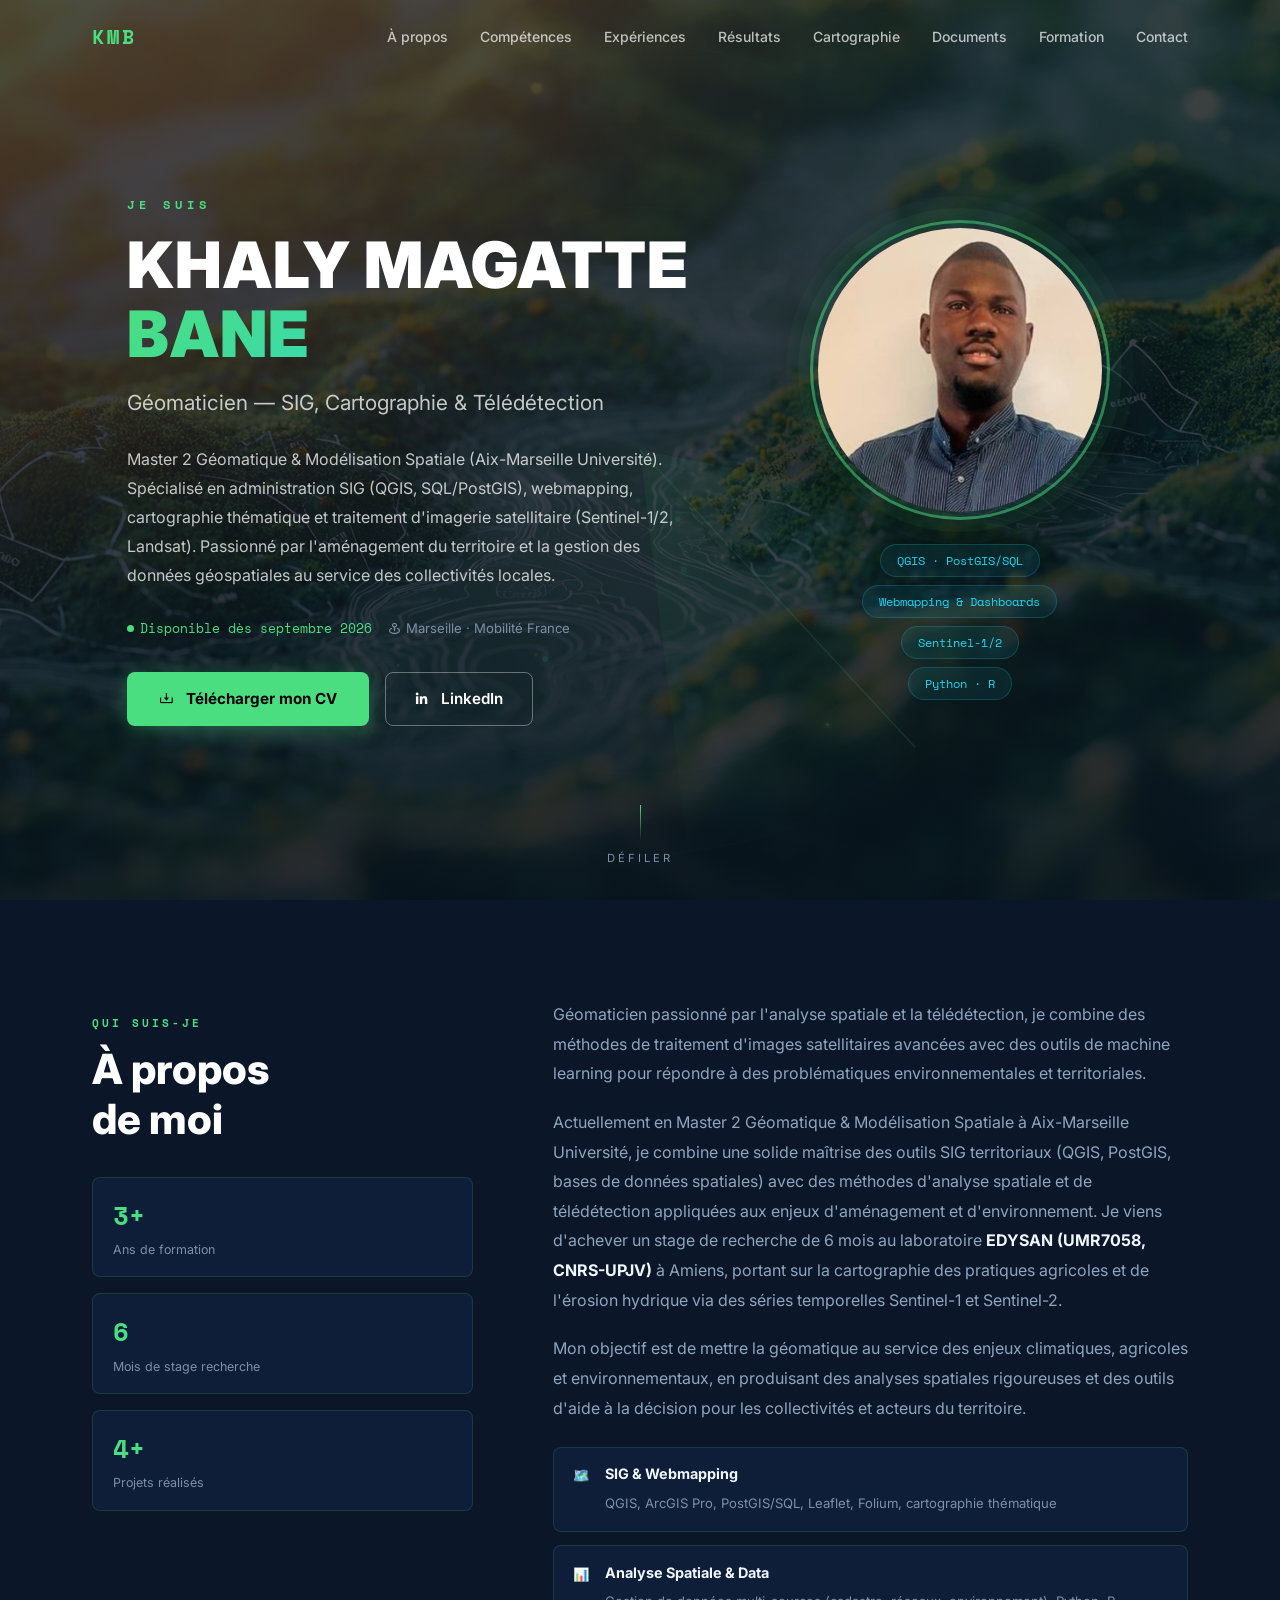
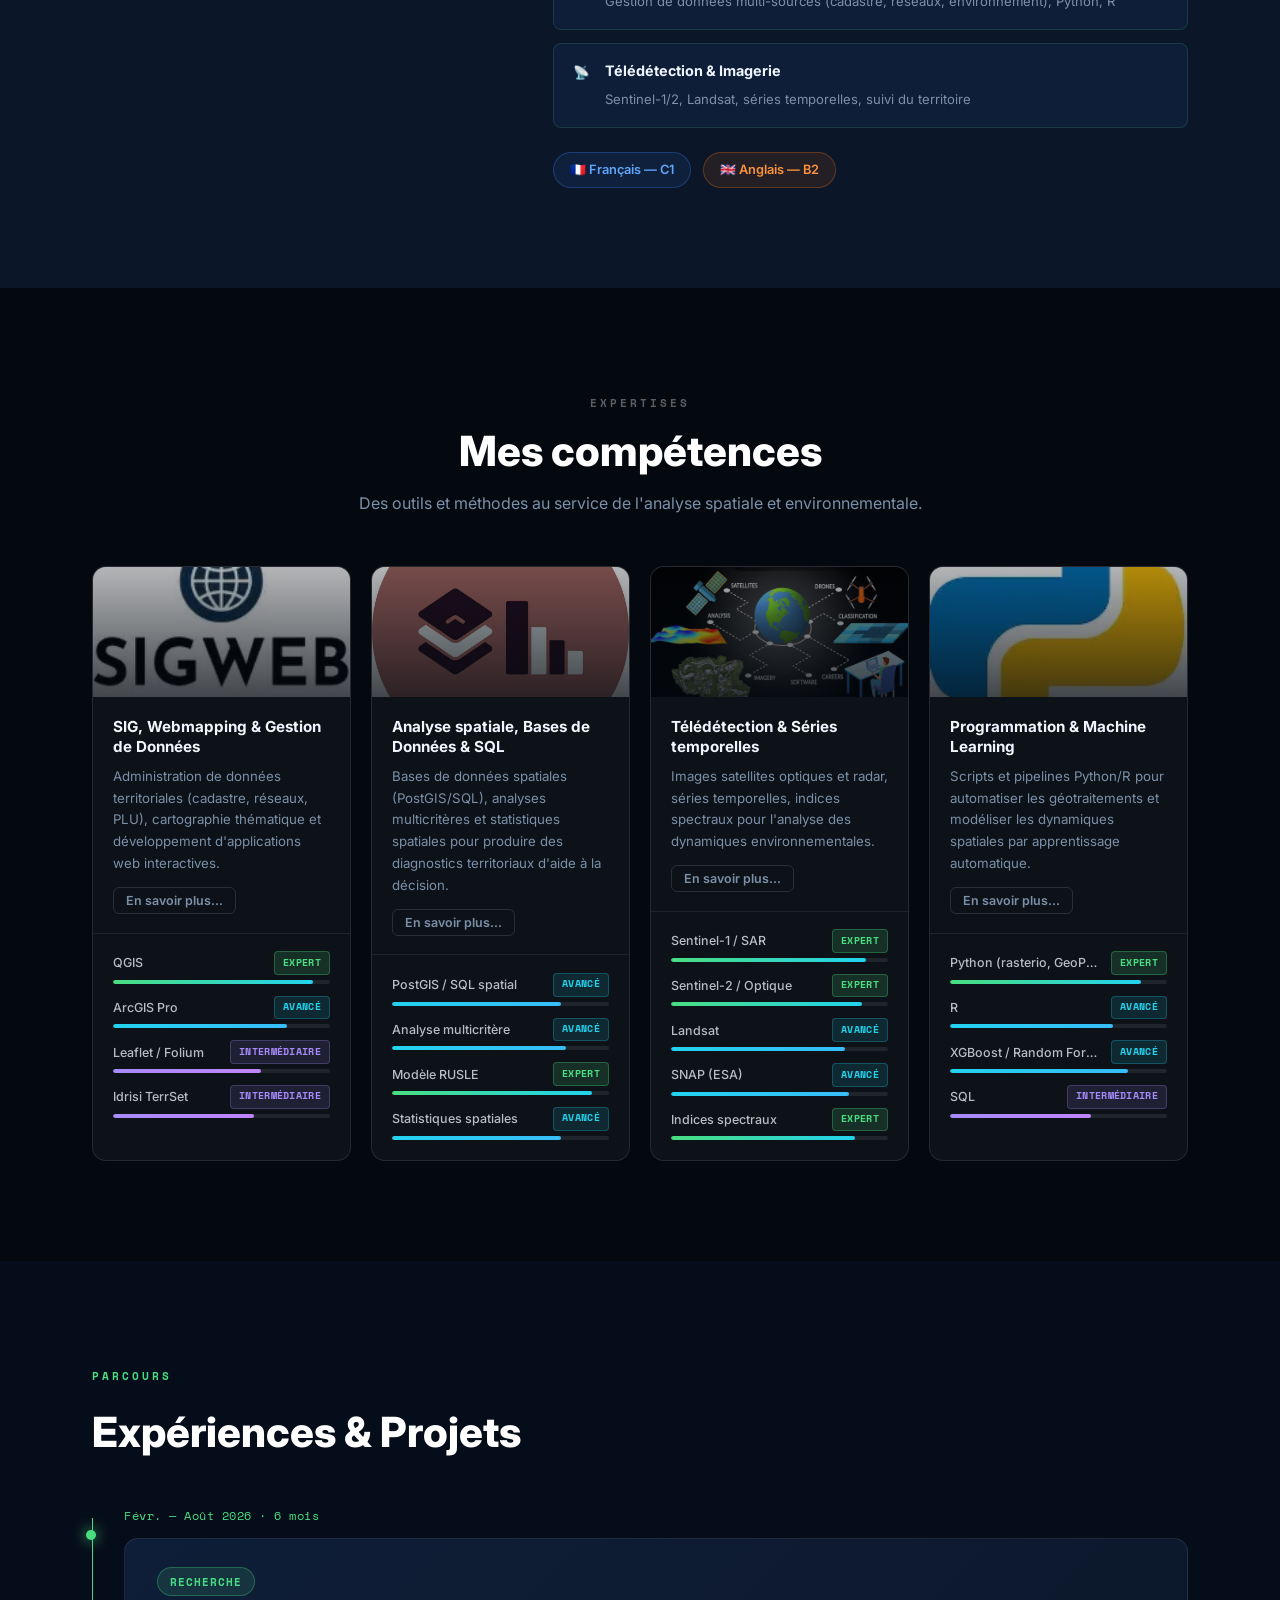
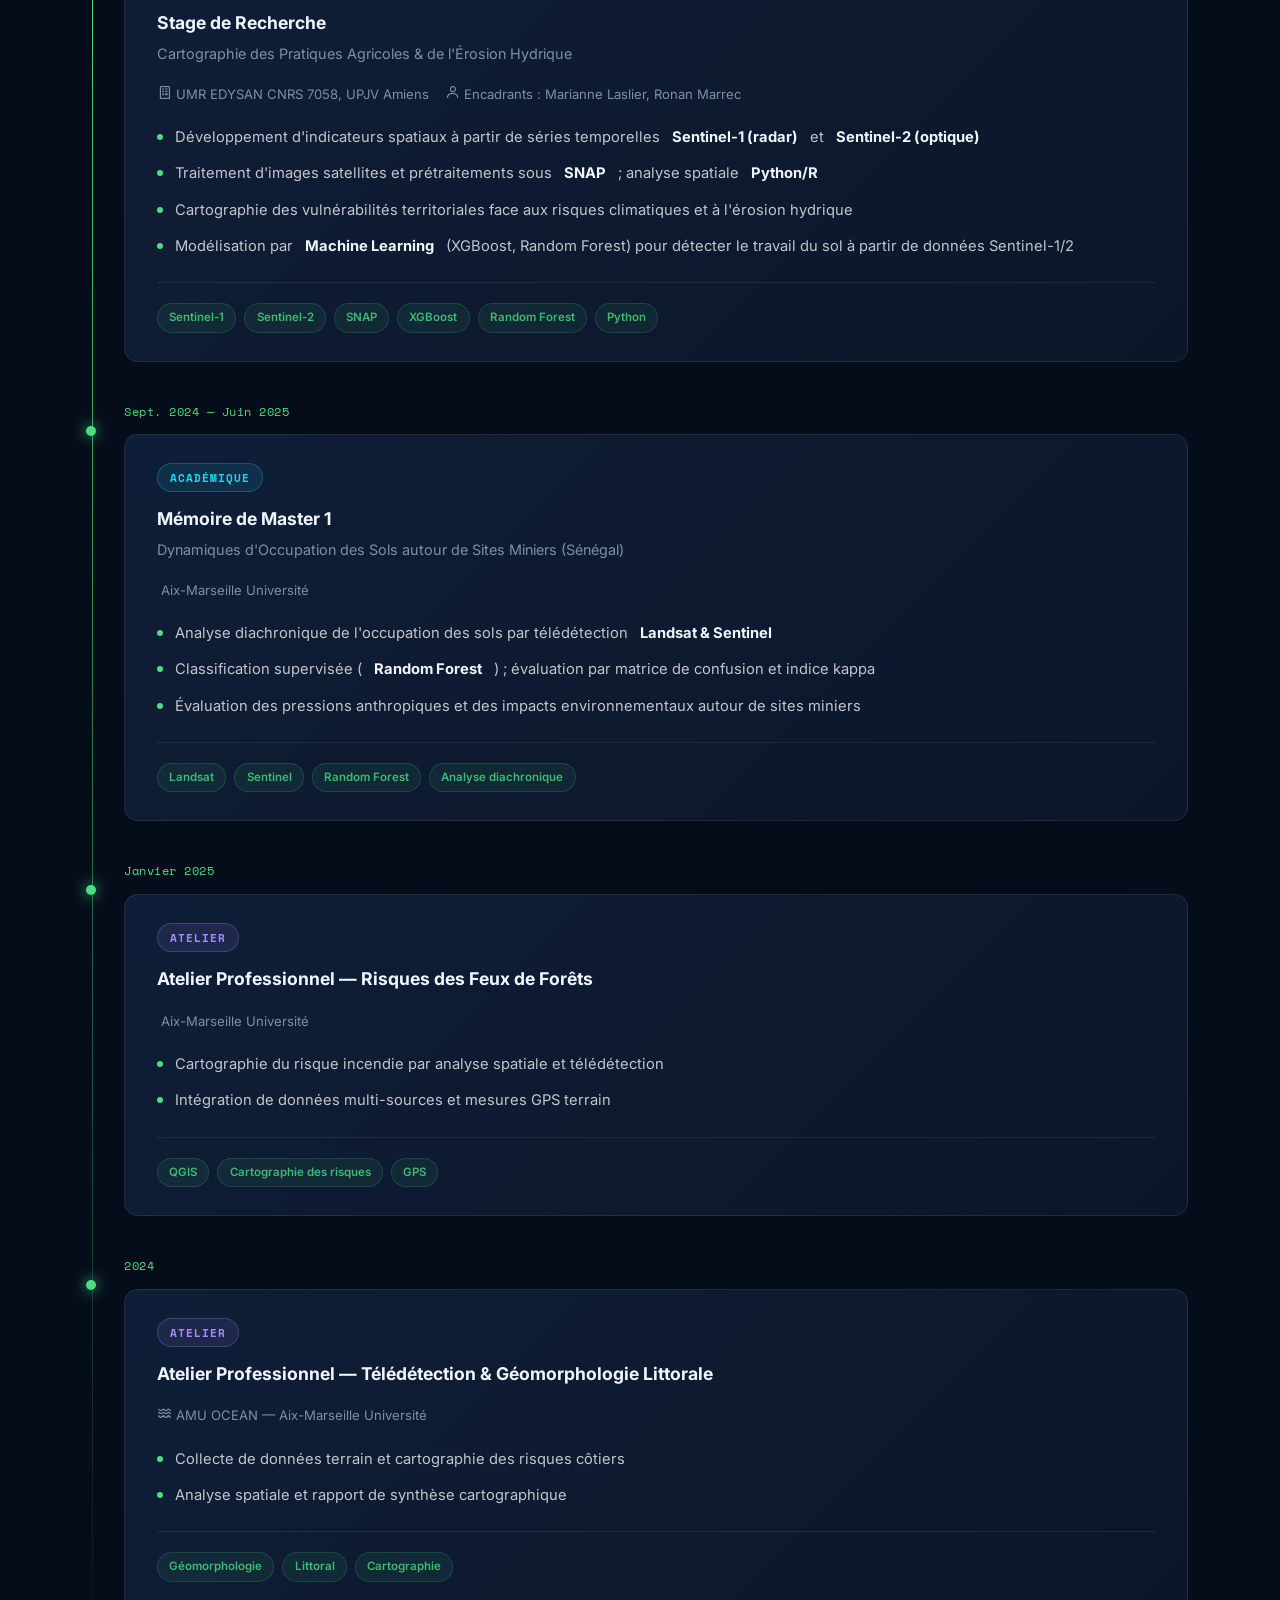
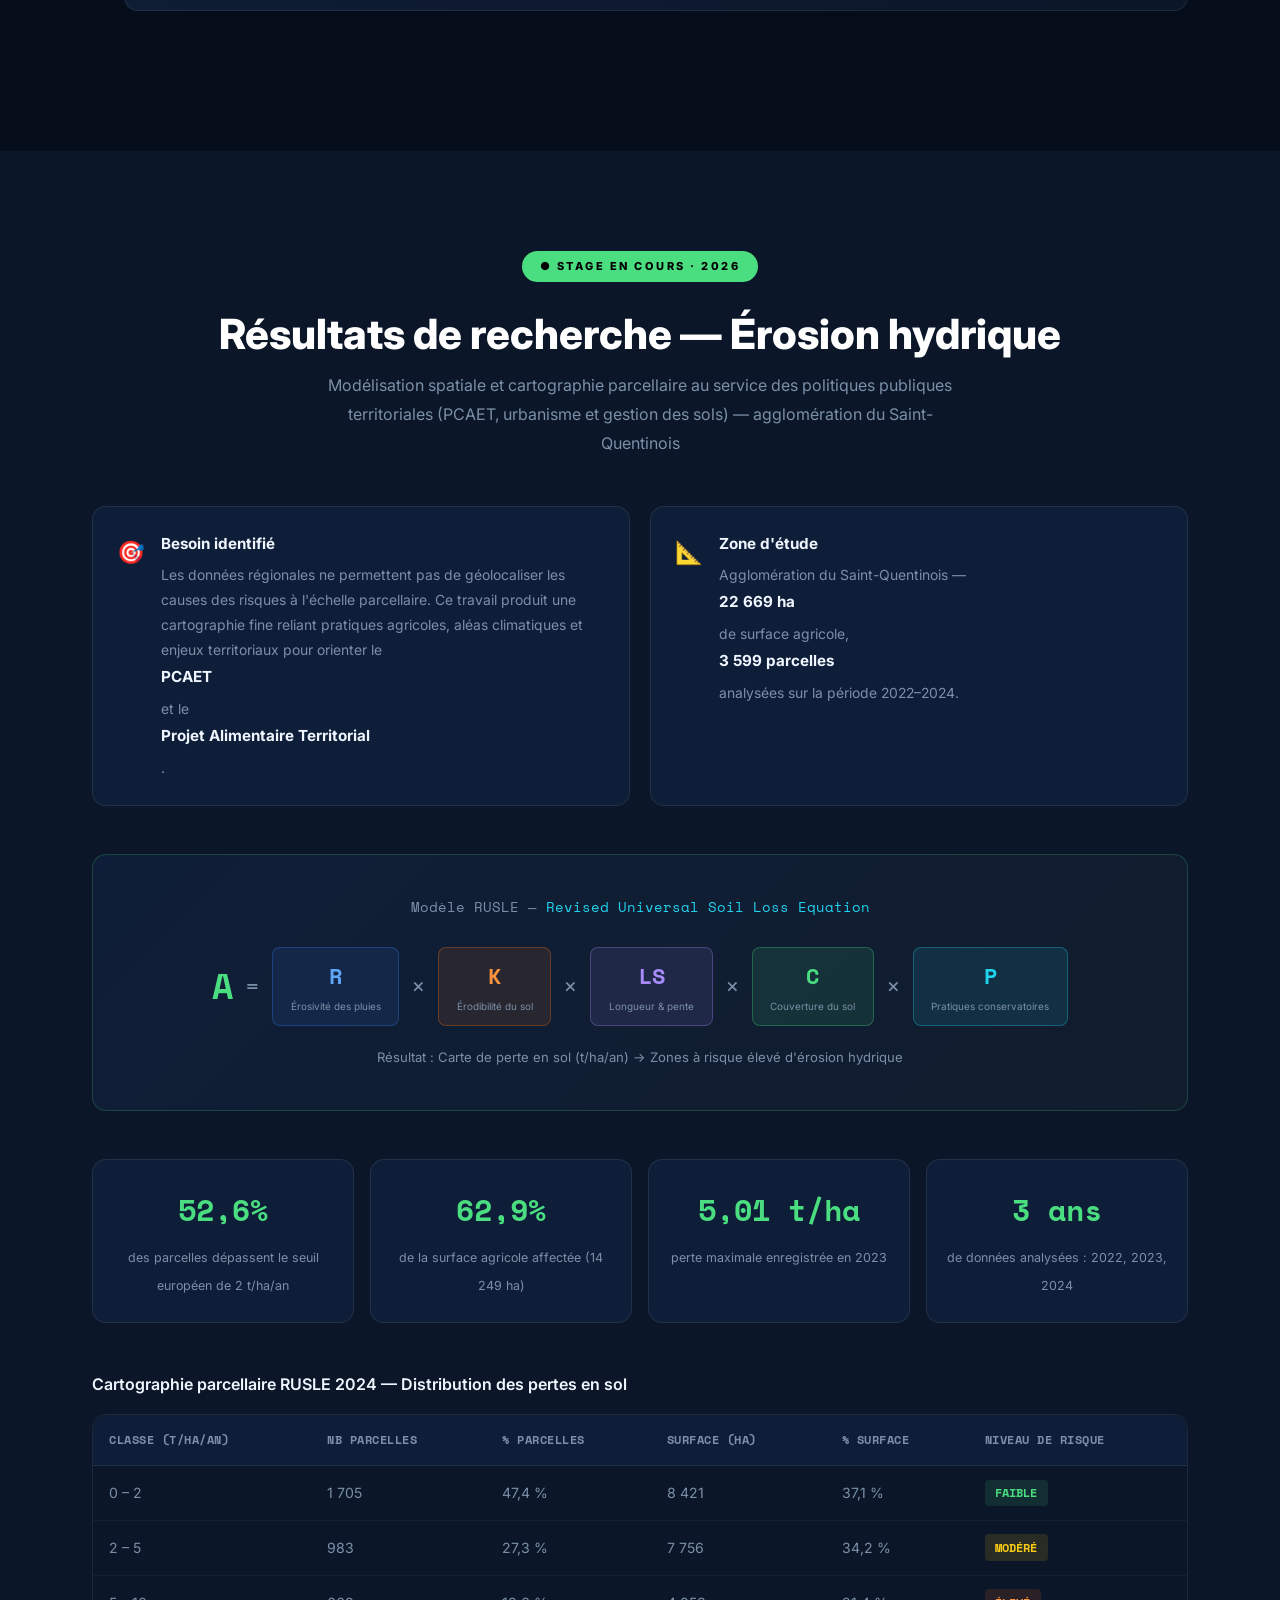
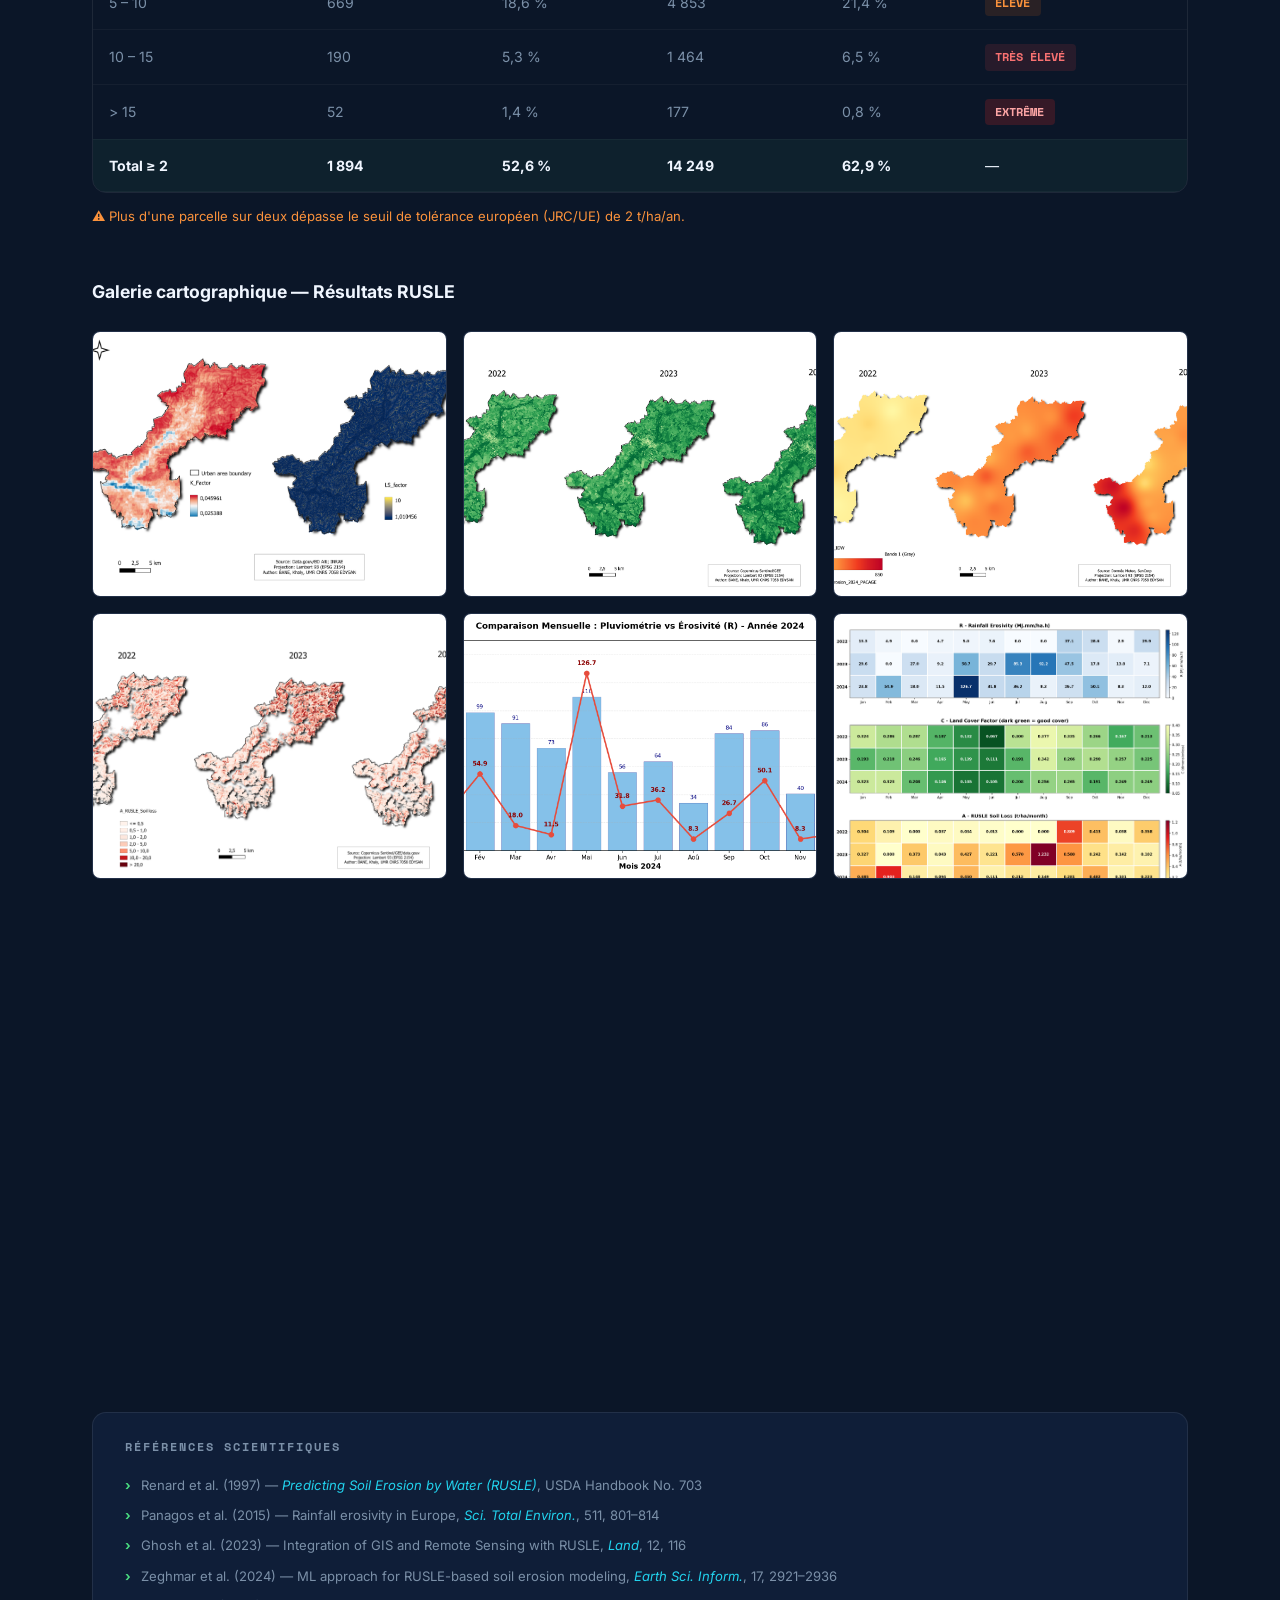
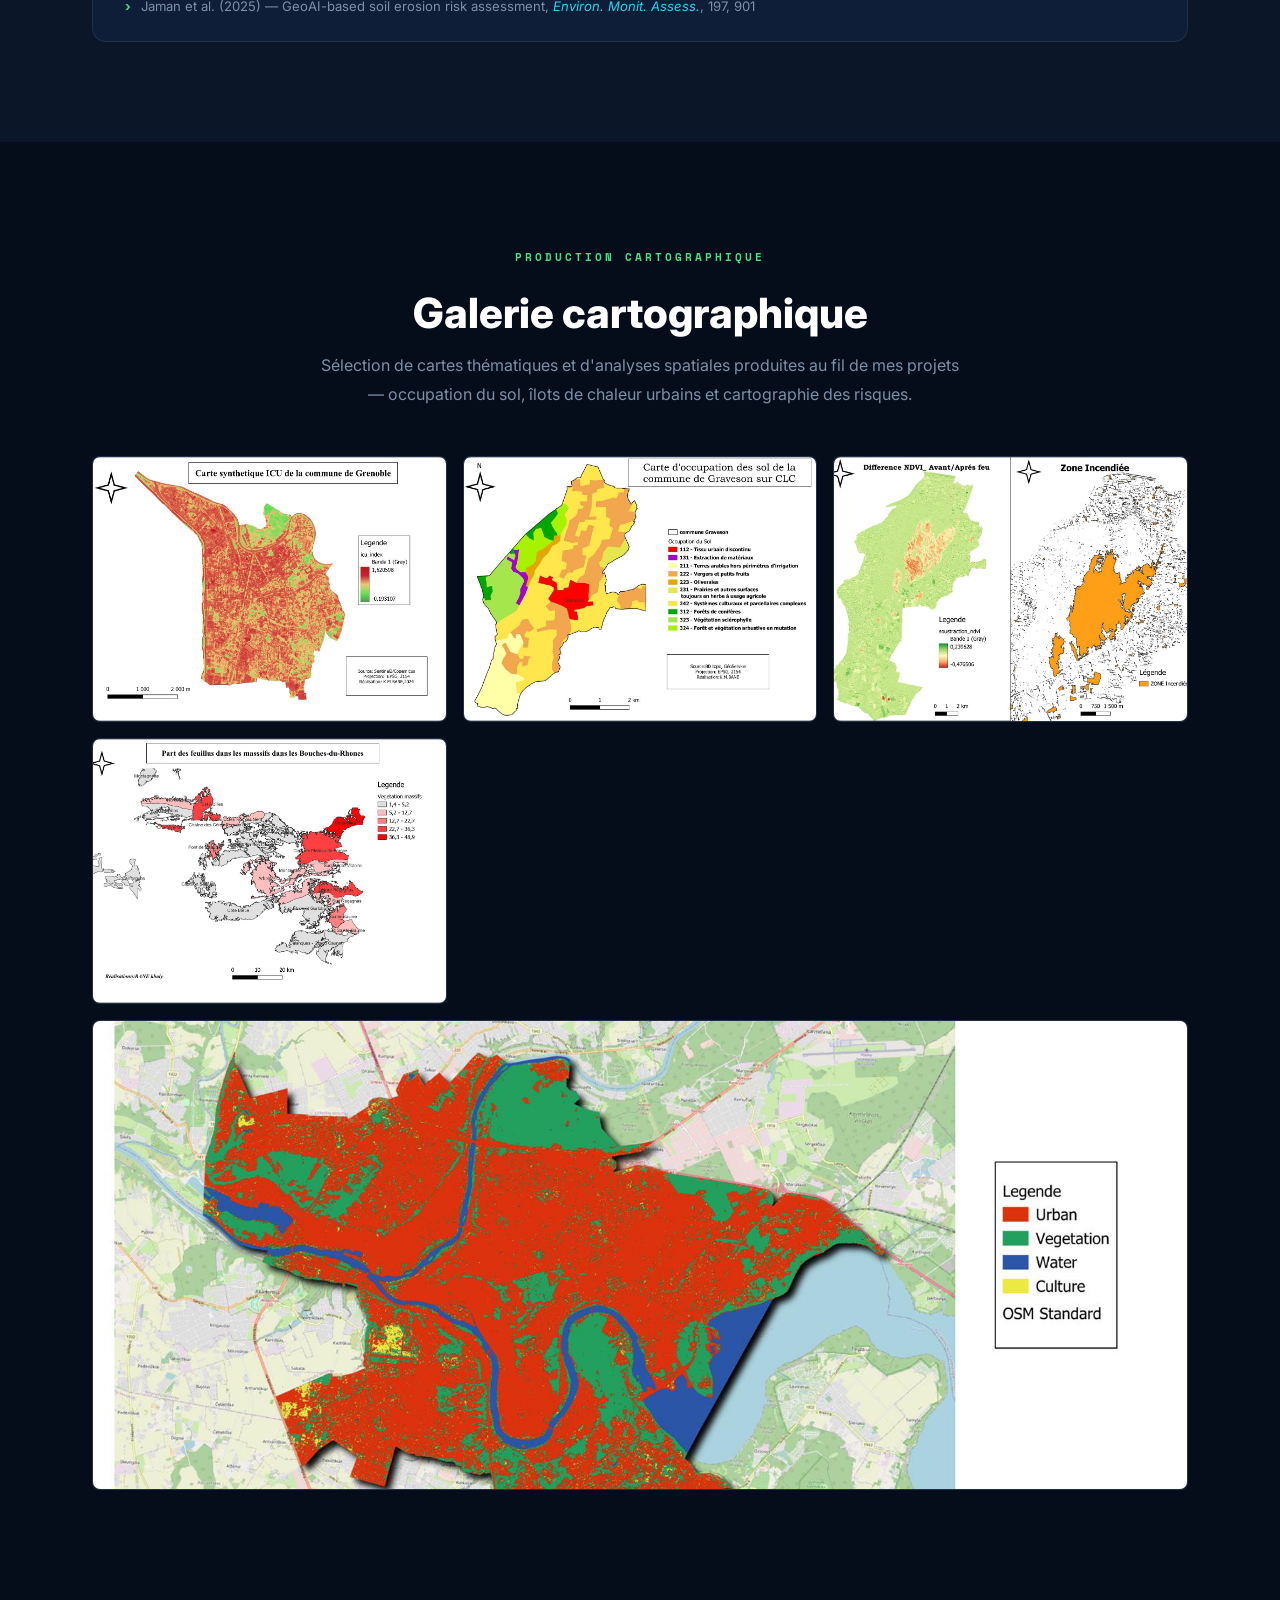
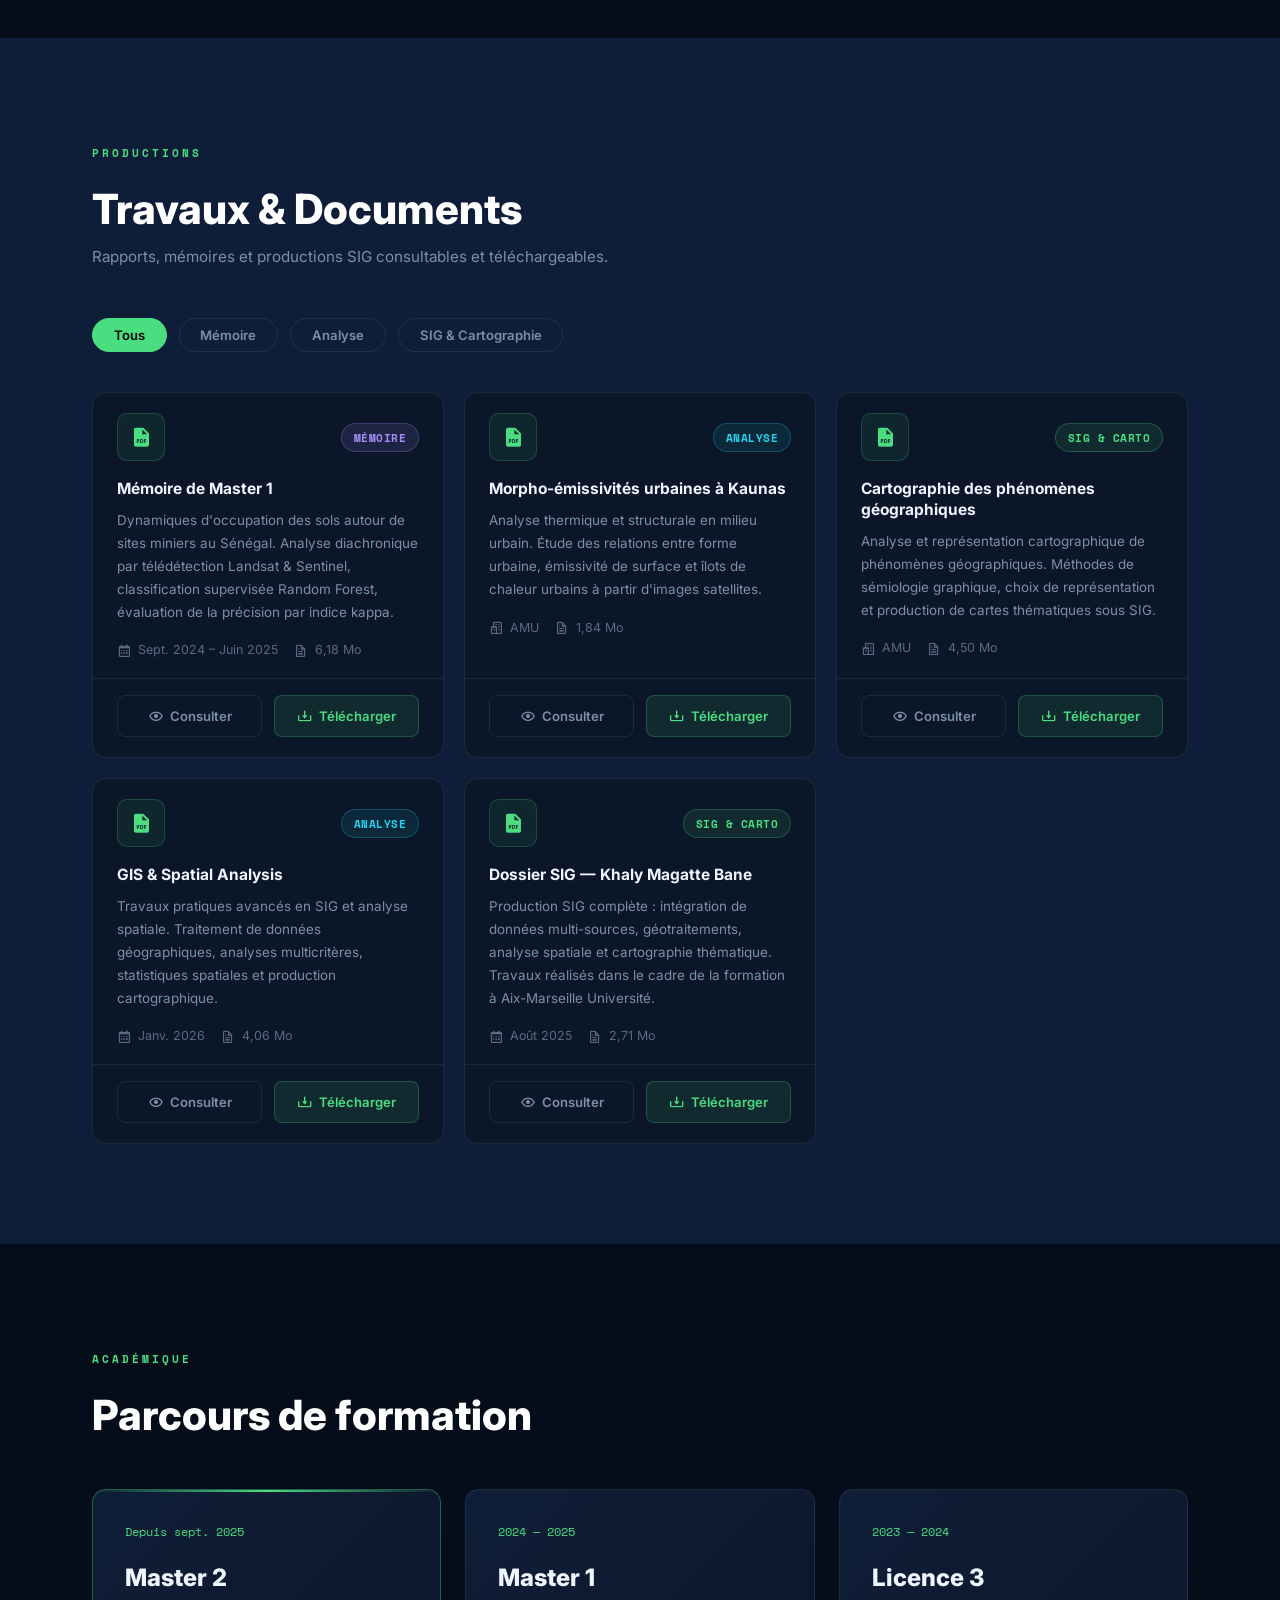
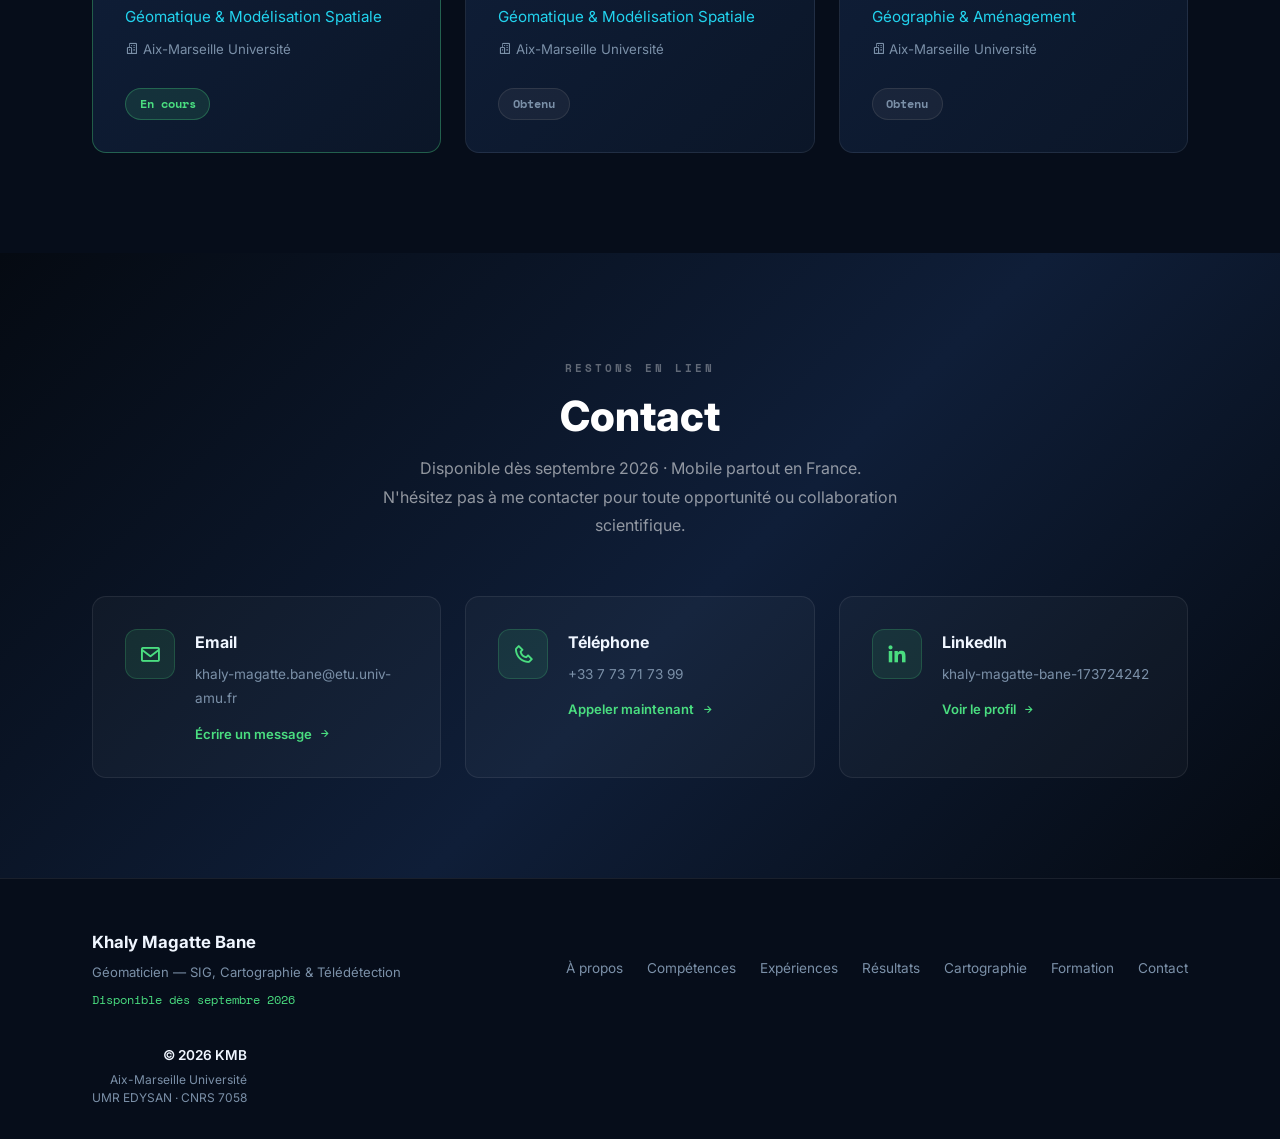
==== index.html @ 56240597 "Portfolio initial Co-Authored-By: Claude Opus 4.8 <noreply@anthropic.com>" ====
<!DOCTYPE html>
<html lang="fr">
<head>
  <meta charset="UTF-8" />
  <meta name="viewport" content="width=device-width, initial-scale=1.0" />
  <meta name="description" content="Portfolio de Khaly Magatte Bane — Géomaticien & Technicien SIG. Administration SIG (QGIS, PostGIS/SQL), webmapping, cartographie thématique et télédétection au service des collectivités territoriales." />
  <title>Khaly Magatte Bane — Géomaticien &amp; Technicien SIG / Télédétection</title>
  <link rel="stylesheet" href="styles.css" />
  <link rel="preconnect" href="https://fonts.googleapis.com" />
  <link href="https://fonts.googleapis.com/css2?family=Inter:wght@300;400;500;600;700;900&family=Space+Mono:wght@400;700&display=swap" rel="stylesheet" />
  <link href="https://unpkg.com/boxicons@2.1.4/css/boxicons.min.css" rel="stylesheet" />
</head>
<body>

  <!-- ===== NAVBAR ===== -->
  <nav class="navbar" id="navbar">
    <div class="nav-inner boxed">
      <a class="nav-logo" href="#top">KMB</a>
      <ul class="nav-links" id="navLinks">
        <li><a href="#apropos">À propos</a></li>
        <li><a href="#competences">Compétences</a></li>
        <li><a href="#experience">Expériences</a></li>
        <li><a href="#results">Résultats</a></li>
        <li><a href="#cartographie">Cartographie</a></li>
        <li><a href="#documents">Documents</a></li>
        <li><a href="#formation">Formation</a></li>
        <li><a href="#contact">Contact</a></li>
      </ul>
      <button class="nav-toggle" id="navToggle" aria-label="Ouvrir le menu" aria-expanded="false">
        <i class="bx bx-menu" id="navIcon"></i>
      </button>
    </div>
  </nav>

  <!-- ===== HERO ===== -->
  <section class="hero" id="top">
    <canvas id="radarCanvas"></canvas>
    <div class="hero-inner boxed">
      <div class="hero-content">
        <p class="hero-label">JE SUIS</p>
        <h1 class="hero-title">KHALY MAGATTE<br><span class="hero-name-accent">BANE</span></h1>
        <p class="hero-subtitle">Géomaticien — SIG, Cartographie &amp; Télédétection</p>
        <p class="hero-description">
          Master 2 Géomatique &amp; Modélisation Spatiale (Aix-Marseille Université). Spécialisé en administration SIG (QGIS, SQL/PostGIS), webmapping, cartographie thématique et traitement d'imagerie satellitaire (Sentinel-1/2, Landsat). Passionné par l'aménagement du territoire et la gestion des données géospatiales au service des collectivités locales.
        </p>
        <div class="hero-badge-row">
          <span class="hero-avail"><span class="hero-dot"></span>Disponible dès septembre 2026</span>
          <span class="hero-loc"><i class="bx bx-map-pin"></i> Marseille · Mobilité France</span>
        </div>
        <div class="hero-actions">
          <a href="CV_Khaly_Magatte_BANE.pdf" class="btn-primary" download>
            <i class="bx bx-download"></i>&nbsp;Télécharger mon CV
          </a>
          <a href="https://linkedin.com/in/khaly-magatte-bane-173724242" target="_blank" rel="noopener" class="btn-outline">
            <i class="bx bxl-linkedin"></i>&nbsp;LinkedIn
          </a>
        </div>
      </div>
      <div class="hero-visual">
        <div class="hero-img-ring">
          <img src="assets/img/profil.jpg" alt="Khaly Magatte Bane — Géomaticien" />
        </div>
        <div class="hero-tags-float">
          <span>QGIS · PostGIS/SQL</span>
          <span>Webmapping &amp; Dashboards</span>
          <span>Sentinel-1/2</span>
          <span>Python · R</span>
        </div>
      </div>
    </div>
    <div class="scroll-indicator">
      <div class="scroll-line"></div>
      <span>Défiler</span>
    </div>
  </section>

  <!-- ===== À PROPOS ===== -->
  <section class="section section-apropos" id="apropos">
    <div class="boxed">
      <div class="apropos-grid">
        <div class="apropos-left">
          <span class="section-kicker">QUI SUIS-JE</span>
          <h2>À propos<br>de moi</h2>
          <div class="apropos-stats">
            <div class="astat"><span class="astat-num">3+</span><span class="astat-label">Ans de formation</span></div>
            <div class="astat"><span class="astat-num">6</span><span class="astat-label">Mois de stage recherche</span></div>
            <div class="astat"><span class="astat-num">4+</span><span class="astat-label">Projets réalisés</span></div>
          </div>
        </div>
        <div class="apropos-right">
          <p>
            Géomaticien passionné par l'analyse spatiale et la télédétection, je combine des méthodes de traitement d'images satellitaires avancées avec des outils de machine learning pour répondre à des problématiques environnementales et territoriales.
          </p>
          <p>
            Actuellement en Master 2 Géomatique &amp; Modélisation Spatiale à Aix-Marseille Université, je combine une solide maîtrise des outils SIG territoriaux (QGIS, PostGIS, bases de données spatiales) avec des méthodes d'analyse spatiale et de télédétection appliquées aux enjeux d'aménagement et d'environnement. Je viens d'achever un stage de recherche de 6 mois au laboratoire <strong>EDYSAN (UMR7058, CNRS-UPJV)</strong> à Amiens, portant sur la cartographie des pratiques agricoles et de l'érosion hydrique via des séries temporelles Sentinel-1 et Sentinel-2.
          </p>
          <p>
            Mon objectif est de mettre la géomatique au service des enjeux climatiques, agricoles et environnementaux, en produisant des analyses spatiales rigoureuses et des outils d'aide à la décision pour les collectivités et acteurs du territoire.
          </p>
          <div class="apropos-highlights">
            <div class="ahighlight">
              <span class="ah-icon">🗺️</span>
              <div><strong>SIG &amp; Webmapping</strong><span>QGIS, ArcGIS Pro, PostGIS/SQL, Leaflet, Folium, cartographie thématique</span></div>
            </div>
            <div class="ahighlight">
              <span class="ah-icon">📊</span>
              <div><strong>Analyse Spatiale &amp; Data</strong><span>Gestion de données multi-sources (cadastre, réseaux, environnement), Python, R</span></div>
            </div>
            <div class="ahighlight">
              <span class="ah-icon">📡</span>
              <div><strong>Télédétection &amp; Imagerie</strong><span>Sentinel-1/2, Landsat, séries temporelles, suivi du territoire</span></div>
            </div>
          </div>
          <div class="apropos-langs">
            <span class="lang-badge fr">🇫🇷 Français — C1</span>
            <span class="lang-badge en">🇬🇧 Anglais — B2</span>
          </div>
        </div>
      </div>
    </div>
  </section>

  <!-- ===== COMPÉTENCES ===== -->
  <section class="section section-competences" id="competences">
    <div class="boxed text-center">
      <span class="section-kicker section-kicker-light">EXPERTISES</span>
      <h2>Mes compétences</h2>
      <p class="section-sub">Des outils et méthodes au service de l'analyse spatiale et environnementale.</p>

      <div class="skills-cards-grid">

        <!-- 1 · SIG & WEBMAPPING -->
        <div class="skill-card-v2">
          <div class="skv2-img-wrap">
            <img src="assets/img/sigweb.webp" alt="SIG et Webmapping" />
            <div class="skv2-img-overlay"></div>
          </div>
          <div class="skv2-body">
            <h3>SIG, Webmapping &amp; Gestion de Données</h3>
            <p class="skv2-short">Administration de données territoriales (cadastre, réseaux, PLU), cartographie thématique et développement d'applications web interactives.</p>
            <div class="skv2-more">
              <p>Conception de cartes thématiques opérationnelles et interfaces de visualisation spatiale. Structuration des données (formats, SRS) et diffusion via outils webmapping pour des usages terrain et décisionnels.</p>
            </div>
            <button class="skill-toggle" type="button">En savoir plus…</button>
          </div>
          <div class="skv2-levels">
            <div class="lvl-item">
              <div class="lvl-head"><span>QGIS</span><span class="lvl-badge expert">Expert</span></div>
              <div class="lvl-bar"><div class="lvl-fill" data-w="92"></div></div>
            </div>
            <div class="lvl-item">
              <div class="lvl-head"><span>ArcGIS Pro</span><span class="lvl-badge avance">Avancé</span></div>
              <div class="lvl-bar"><div class="lvl-fill" data-w="80"></div></div>
            </div>
            <div class="lvl-item">
              <div class="lvl-head"><span>Leaflet / Folium</span><span class="lvl-badge intermediaire">Intermédiaire</span></div>
              <div class="lvl-bar"><div class="lvl-fill" data-w="68"></div></div>
            </div>
            <div class="lvl-item">
              <div class="lvl-head"><span>Idrisi TerrSet</span><span class="lvl-badge intermediaire">Intermédiaire</span></div>
              <div class="lvl-bar"><div class="lvl-fill" data-w="65"></div></div>
            </div>
          </div>
        </div>

        <!-- 2 · ANALYSE SPATIALE, BASES DE DONNÉES & SQL -->
        <div class="skill-card-v2">
          <div class="skv2-img-wrap">
            <img src="assets/img/spatial-analyse.jpg" alt="Analyse spatiale et bases de données" />
            <div class="skv2-img-overlay"></div>
          </div>
          <div class="skv2-body">
            <h3>Analyse spatiale, Bases de Données &amp; SQL</h3>
            <p class="skv2-short">Bases de données spatiales (PostGIS/SQL), analyses multicritères et statistiques spatiales pour produire des diagnostics territoriaux d'aide à la décision.</p>
            <div class="skv2-more">
              <p>Mobilisation de l'analyse multicritère, de la modélisation RUSLE, des statistiques spatiales et de la lecture croisée de phénomènes (érosion, occupation des sols, risques climatiques). Hypothèses et limites méthodologiques documentées.</p>
            </div>
            <button class="skill-toggle" type="button">En savoir plus…</button>
          </div>
          <div class="skv2-levels">
            <div class="lvl-item">
              <div class="lvl-head"><span>PostGIS / SQL spatial</span><span class="lvl-badge avance">Avancé</span></div>
              <div class="lvl-bar"><div class="lvl-fill" data-w="78"></div></div>
            </div>
            <div class="lvl-item">
              <div class="lvl-head"><span>Analyse multicritère</span><span class="lvl-badge avance">Avancé</span></div>
              <div class="lvl-bar"><div class="lvl-fill" data-w="80"></div></div>
            </div>
            <div class="lvl-item">
              <div class="lvl-head"><span>Modèle RUSLE</span><span class="lvl-badge expert">Expert</span></div>
              <div class="lvl-bar"><div class="lvl-fill" data-w="92"></div></div>
            </div>
            <div class="lvl-item">
              <div class="lvl-head"><span>Statistiques spatiales</span><span class="lvl-badge avance">Avancé</span></div>
              <div class="lvl-bar"><div class="lvl-fill" data-w="78"></div></div>
            </div>
          </div>
        </div>

        <!-- 3 · TÉLÉDÉTECTION -->
        <div class="skill-card-v2">
          <div class="skv2-img-wrap">
            <img src="assets/img/teledetection.jpg" alt="Télédétection" />
            <div class="skv2-img-overlay"></div>
          </div>
          <div class="skv2-body">
            <h3>Télédétection &amp; Séries temporelles</h3>
            <p class="skv2-short">Images satellites optiques et radar, séries temporelles, indices spectraux pour l'analyse des dynamiques environnementales.</p>
            <div class="skv2-more">
              <p>Traitement de séries temporelles Sentinel-1 (SAR) et Sentinel-2 (optique) : prétraitements sous SNAP, calcul d'indices (NDVI, NDWI, BSI), détection de changements, suivi phénologique et classification d'occupation du sol.</p>
            </div>
            <button class="skill-toggle" type="button">En savoir plus…</button>
          </div>
          <div class="skv2-levels">
            <div class="lvl-item">
              <div class="lvl-head"><span>Sentinel-1 / SAR</span><span class="lvl-badge expert">Expert</span></div>
              <div class="lvl-bar"><div class="lvl-fill" data-w="90"></div></div>
            </div>
            <div class="lvl-item">
              <div class="lvl-head"><span>Sentinel-2 / Optique</span><span class="lvl-badge expert">Expert</span></div>
              <div class="lvl-bar"><div class="lvl-fill" data-w="88"></div></div>
            </div>
            <div class="lvl-item">
              <div class="lvl-head"><span>Landsat</span><span class="lvl-badge avance">Avancé</span></div>
              <div class="lvl-bar"><div class="lvl-fill" data-w="80"></div></div>
            </div>
            <div class="lvl-item">
              <div class="lvl-head"><span>SNAP (ESA)</span><span class="lvl-badge avance">Avancé</span></div>
              <div class="lvl-bar"><div class="lvl-fill" data-w="82"></div></div>
            </div>
            <div class="lvl-item">
              <div class="lvl-head"><span>Indices spectraux</span><span class="lvl-badge expert">Expert</span></div>
              <div class="lvl-bar"><div class="lvl-fill" data-w="85"></div></div>
            </div>
          </div>
        </div>

        <!-- 4 · PROGRAMMATION & ML -->
        <div class="skill-card-v2">
          <div class="skv2-img-wrap">
            <img src="assets/img/icon python.webp" alt="Python et Machine Learning" />
            <div class="skv2-img-overlay"></div>
          </div>
          <div class="skv2-body">
            <h3>Programmation &amp; Machine Learning</h3>
            <p class="skv2-short">Scripts et pipelines Python/R pour automatiser les géotraitements et modéliser les dynamiques spatiales par apprentissage automatique.</p>
            <div class="skv2-more">
              <p>Classification supervisée (Random Forest, XGBoost) pour détecter le travail du sol, cartographier l'occupation des terres et évaluer les risques. Chaînes de traitement reproductibles et documentées.</p>
            </div>
            <button class="skill-toggle" type="button">En savoir plus…</button>
          </div>
          <div class="skv2-levels">
            <div class="lvl-item">
              <div class="lvl-head"><span>Python (rasterio, GeoPandas…)</span><span class="lvl-badge expert">Expert</span></div>
              <div class="lvl-bar"><div class="lvl-fill" data-w="88"></div></div>
            </div>
            <div class="lvl-item">
              <div class="lvl-head"><span>R</span><span class="lvl-badge avance">Avancé</span></div>
              <div class="lvl-bar"><div class="lvl-fill" data-w="75"></div></div>
            </div>
            <div class="lvl-item">
              <div class="lvl-head"><span>XGBoost / Random Forest</span><span class="lvl-badge avance">Avancé</span></div>
              <div class="lvl-bar"><div class="lvl-fill" data-w="82"></div></div>
            </div>
            <div class="lvl-item">
              <div class="lvl-head"><span>SQL</span><span class="lvl-badge intermediaire">Intermédiaire</span></div>
              <div class="lvl-bar"><div class="lvl-fill" data-w="65"></div></div>
            </div>
          </div>
        </div>

      </div>
    </div>
  </section>

  <!-- ===== EXPÉRIENCES & PROJETS ===== -->
  <section class="section section-experience" id="experience">
    <div class="boxed">
      <div class="exp-header">
        <span class="section-kicker">PARCOURS</span>
        <h2>Expériences &amp; Projets</h2>
      </div>
      <div class="timeline">

        <div class="timeline-item">
          <div class="timeline-dot"></div>
          <div class="timeline-date">Févr. — Août 2026 · 6 mois</div>
          <div class="timeline-card">
            <span class="tcard-badge research">Recherche</span>
            <h3>Stage de Recherche</h3>
            <h4>Cartographie des Pratiques Agricoles &amp; de l'Érosion Hydrique</h4>
            <div class="tcard-org">
              <span><i class="bx bx-building"></i> UMR EDYSAN CNRS 7058, UPJV Amiens</span>
              <span><i class="bx bx-user"></i> Encadrants : Marianne Laslier, Ronan Marrec</span>
            </div>
            <ul class="stage-missions-list">
              <li><span class="stage-bullet"></span>Développement d'indicateurs spatiaux à partir de séries temporelles <strong>Sentinel-1 (radar)</strong> et <strong>Sentinel-2 (optique)</strong></li>
              <li><span class="stage-bullet"></span>Traitement d'images satellites et prétraitements sous <strong>SNAP</strong> ; analyse spatiale <strong>Python/R</strong></li>
              <li><span class="stage-bullet"></span>Cartographie des vulnérabilités territoriales face aux risques climatiques et à l'érosion hydrique</li>
              <li><span class="stage-bullet"></span>Modélisation par <strong>Machine Learning</strong> (XGBoost, Random Forest) pour détecter le travail du sol à partir de données Sentinel-1/2</li>
            </ul>
            <div class="tcard-tags-row"><span>Sentinel-1</span><span>Sentinel-2</span><span>SNAP</span><span>XGBoost</span><span>Random Forest</span><span>Python</span></div>
          </div>
        </div>

        <div class="timeline-item">
          <div class="timeline-dot"></div>
          <div class="timeline-date">Sept. 2024 — Juin 2025</div>
          <div class="timeline-card">
            <span class="tcard-badge academic">Académique</span>
            <h3>Mémoire de Master 1</h3>
            <h4>Dynamiques d'Occupation des Sols autour de Sites Miniers (Sénégal)</h4>
            <div class="tcard-org">
              <span><i class="bx bx-graduation"></i> Aix-Marseille Université</span>
            </div>
            <ul class="stage-missions-list">
              <li><span class="stage-bullet"></span>Analyse diachronique de l'occupation des sols par télédétection <strong>Landsat &amp; Sentinel</strong></li>
              <li><span class="stage-bullet"></span>Classification supervisée (<strong>Random Forest</strong>) ; évaluation par matrice de confusion et indice kappa</li>
              <li><span class="stage-bullet"></span>Évaluation des pressions anthropiques et des impacts environnementaux autour de sites miniers</li>
            </ul>
            <div class="tcard-tags-row"><span>Landsat</span><span>Sentinel</span><span>Random Forest</span><span>Analyse diachronique</span></div>
          </div>
        </div>

        <div class="timeline-item">
          <div class="timeline-dot"></div>
          <div class="timeline-date">Janvier 2025</div>
          <div class="timeline-card">
            <span class="tcard-badge workshop">Atelier</span>
            <h3>Atelier Professionnel — Risques des Feux de Forêts</h3>
            <h4></h4>
            <div class="tcard-org">
              <span><i class="bx bx-graduation"></i> Aix-Marseille Université</span>
            </div>
            <ul class="stage-missions-list">
              <li><span class="stage-bullet"></span>Cartographie du risque incendie par analyse spatiale et télédétection</li>
              <li><span class="stage-bullet"></span>Intégration de données multi-sources et mesures GPS terrain</li>
            </ul>
            <div class="tcard-tags-row"><span>QGIS</span><span>Cartographie des risques</span><span>GPS</span></div>
          </div>
        </div>

        <div class="timeline-item">
          <div class="timeline-dot"></div>
          <div class="timeline-date">2024</div>
          <div class="timeline-card">
            <span class="tcard-badge workshop">Atelier</span>
            <h3>Atelier Professionnel — Télédétection &amp; Géomorphologie Littorale</h3>
            <h4></h4>
            <div class="tcard-org">
              <span><i class="bx bx-water"></i> AMU OCEAN — Aix-Marseille Université</span>
            </div>
            <ul class="stage-missions-list">
              <li><span class="stage-bullet"></span>Collecte de données terrain et cartographie des risques côtiers</li>
              <li><span class="stage-bullet"></span>Analyse spatiale et rapport de synthèse cartographique</li>
            </ul>
            <div class="tcard-tags-row"><span>Géomorphologie</span><span>Littoral</span><span>Cartographie</span></div>
          </div>
        </div>

      </div>
    </div>
  </section>

  <!-- ===== RÉSULTATS DE RECHERCHE ===== -->
  <section class="section section-results" id="results">
    <div class="boxed">
      <div class="exp-header text-center">
        <span class="section-kicker-pill">&#x25CF;&nbsp;STAGE EN COURS · 2026</span>
        <h2>Résultats de recherche — Érosion hydrique</h2>
        <p class="section-sub">Modélisation spatiale et cartographie parcellaire au service des politiques publiques territoriales (PCAET, urbanisme et gestion des sols) — agglomération du Saint-Quentinois</p>
      </div>

      <div class="results-context">
        <div class="context-card">
          <span class="ctx-icon">🎯</span>
          <div>
            <strong>Besoin identifié</strong>
            <p>Les données régionales ne permettent pas de géolocaliser les causes des risques à l'échelle parcellaire. Ce travail produit une cartographie fine reliant pratiques agricoles, aléas climatiques et enjeux territoriaux pour orienter le <strong>PCAET</strong> et le <strong>Projet Alimentaire Territorial</strong>.</p>
          </div>
        </div>
        <div class="context-card">
          <span class="ctx-icon">📐</span>
          <div>
            <strong>Zone d'étude</strong>
            <p>Agglomération du Saint-Quentinois — <strong>22 669 ha</strong> de surface agricole, <strong>3 599 parcelles</strong> analysées sur la période 2022–2024.</p>
          </div>
        </div>
      </div>

      <div class="rusle-block">
        <div class="rusle-title">Modèle RUSLE — <em>Revised Universal Soil Loss Equation</em></div>
        <div class="rusle-formula">
          <span class="rusle-A">A</span>
          <span class="rusle-eq">=</span>
          <div class="rusle-factor r"><span class="factor-letter">R</span><span class="factor-name">Érosivité des pluies</span></div>
          <span class="rusle-mul">×</span>
          <div class="rusle-factor k"><span class="factor-letter">K</span><span class="factor-name">Érodibilité du sol</span></div>
          <span class="rusle-mul">×</span>
          <div class="rusle-factor ls"><span class="factor-letter">LS</span><span class="factor-name">Longueur &amp; pente</span></div>
          <span class="rusle-mul">×</span>
          <div class="rusle-factor c"><span class="factor-letter">C</span><span class="factor-name">Couverture du sol</span></div>
          <span class="rusle-mul">×</span>
          <div class="rusle-factor p"><span class="factor-letter">P</span><span class="factor-name">Pratiques conservatoires</span></div>
        </div>
        <p class="rusle-note">Résultat : Carte de perte en sol (t/ha/an) → Zones à risque élevé d'érosion hydrique</p>
      </div>

      <div class="stats-row">
        <div class="kstat"><span class="kstat-num">52,6%</span><span class="kstat-label">des parcelles dépassent le seuil européen de 2 t/ha/an</span></div>
        <div class="kstat"><span class="kstat-num">62,9%</span><span class="kstat-label">de la surface agricole affectée (14 249 ha)</span></div>
        <div class="kstat"><span class="kstat-num">5,01 t/ha</span><span class="kstat-label">perte maximale enregistrée en 2023</span></div>
        <div class="kstat"><span class="kstat-num">3 ans</span><span class="kstat-label">de données analysées : 2022, 2023, 2024</span></div>
      </div>

      <div class="results-table-wrap">
        <h3 class="table-title">Cartographie parcellaire RUSLE 2024 — Distribution des pertes en sol</h3>
        <div class="table-scroll">
          <table class="results-table">
            <thead>
              <tr><th>Classe (t/ha/an)</th><th>Nb parcelles</th><th>% parcelles</th><th>Surface (ha)</th><th>% surface</th><th>Niveau de risque</th></tr>
            </thead>
            <tbody>
              <tr><td>0 – 2</td><td>1 705</td><td>47,4 %</td><td>8 421</td><td>37,1 %</td><td><span class="risk-badge low">Faible</span></td></tr>
              <tr><td>2 – 5</td><td>983</td><td>27,3 %</td><td>7 756</td><td>34,2 %</td><td><span class="risk-badge moderate">Modéré</span></td></tr>
              <tr><td>5 – 10</td><td>669</td><td>18,6 %</td><td>4 853</td><td>21,4 %</td><td><span class="risk-badge high">Élevé</span></td></tr>
              <tr><td>10 – 15</td><td>190</td><td>5,3 %</td><td>1 464</td><td>6,5 %</td><td><span class="risk-badge very-high">Très élevé</span></td></tr>
              <tr><td>&gt; 15</td><td>52</td><td>1,4 %</td><td>177</td><td>0,8 %</td><td><span class="risk-badge extreme">Extrême</span></td></tr>
              <tr class="risk-total"><td><strong>Total ≥ 2</strong></td><td><strong>1 894</strong></td><td><strong>52,6 %</strong></td><td><strong>14 249</strong></td><td><strong>62,9 %</strong></td><td>—</td></tr>
            </tbody>
          </table>
        </div>
        <p class="table-note">⚠ Plus d'une parcelle sur deux dépasse le seuil de tolérance européen (JRC/UE) de 2 t/ha/an.</p>
      </div>

      <h3 class="gallery-title">Galerie cartographique — Résultats RUSLE</h3>
      <div class="gallery-grid">
        <div class="gallery-item" data-index="0" data-src="assets/erosion/image5.png" data-caption="Facteurs K (érodibilité) et LS (longueur × pente). Source : Data.gouv / BD Alti, INRAE. Auteur : Bane, Khaly — UMR CNRS 7058 EDYSAN.">
          <img src="assets/erosion/image5.png" alt="Facteurs K et LS" loading="lazy" />
          <div class="gallery-overlay"><span>Facteurs K &amp; LS</span></div>
        </div>
        <div class="gallery-item" data-index="1" data-src="assets/erosion/image6.png" data-caption="Distribution spatiale du facteur R (érosivité des pluies) 2022–2024. Données Météo-France.">
          <img src="assets/erosion/image6.png" alt="Facteur R" loading="lazy" />
          <div class="gallery-overlay"><span>Facteur R — Érosivité (2022–2024)</span></div>
        </div>
        <div class="gallery-item" data-index="2" data-src="assets/erosion/image7.png" data-caption="Distribution spatiale du facteur C (couverture du sol) 2022–2024. Séries temporelles Sentinel-2.">
          <img src="assets/erosion/image7.png" alt="Facteur C" loading="lazy" />
          <div class="gallery-overlay"><span>Facteur C — Couverture (2022–2024)</span></div>
        </div>
        <div class="gallery-item" data-index="3" data-src="assets/erosion/image8.png" data-caption="Perte en sol annuelle RUSLE — 2022 (2,62 t/ha/an), 2023 (5,01 t/ha/an), 2024 (4,36 t/ha/an). Lambert 93 (EPSG 2154).">
          <img src="assets/erosion/image8.png" alt="Perte annuelle RUSLE" loading="lazy" />
          <div class="gallery-overlay"><span>Perte en sol annuelle (2022–2024)</span></div>
        </div>
        <div class="gallery-item" data-index="4" data-src="assets/erosion/image9.png" data-caption="Analyse de l'érosion à l'échelle saisonnière — variations intra-annuelles des facteurs RUSLE.">
          <img src="assets/erosion/image9.png" alt="Analyse saisonnière" loading="lazy" />
          <div class="gallery-overlay"><span>Analyse saisonnière de l'érosion</span></div>
        </div>
        <div class="gallery-item" data-index="5" data-src="assets/erosion/image11.png" data-caption="Heatmap mensuelle des facteurs RUSLE : R, C et A (2022–2024). Pic d'érosion : août 2023 (1,232 t/ha/mois).">
          <img src="assets/erosion/image11.png" alt="Heatmap RUSLE" loading="lazy" />
          <div class="gallery-overlay"><span>Heatmap mensuelle RUSLE</span></div>
        </div>
        <div class="gallery-item gallery-item-wide" data-index="6" data-src="assets/erosion/image12.png" data-caption="Cartographie parcellaire RUSLE 2024 — 3 599 parcelles, 22 669 ha. 52,6% dépassent 2 t/ha/an. Auteur : Bane, Khaly — UMR CNRS 7058 EDYSAN.">
          <img src="assets/erosion/image12.png" alt="Carte parcellaire RUSLE 2024" loading="lazy" />
          <div class="gallery-overlay"><span>Carte parcellaire RUSLE 2024 — Résultat principal</span></div>
        </div>
      </div>

      <div class="refs-block">
        <h4>Références scientifiques</h4>
        <ul>
          <li>Renard et al. (1997) — <em>Predicting Soil Erosion by Water (RUSLE)</em>, USDA Handbook No. 703</li>
          <li>Panagos et al. (2015) — Rainfall erosivity in Europe, <em>Sci. Total Environ.</em>, 511, 801–814</li>
          <li>Ghosh et al. (2023) — Integration of GIS and Remote Sensing with RUSLE, <em>Land</em>, 12, 116</li>
          <li>Zeghmar et al. (2024) — ML approach for RUSLE-based soil erosion modeling, <em>Earth Sci. Inform.</em>, 17, 2921–2936</li>
          <li>Jaman et al. (2025) — GeoAI-based soil erosion risk assessment, <em>Environ. Monit. Assess.</em>, 197, 901</li>
        </ul>
      </div>
    </div>
  </section>

  <!-- ===== GALERIE CARTOGRAPHIQUE ===== -->
  <section class="section section-cartographie" id="cartographie">
    <div class="boxed">
      <div class="exp-header text-center">
        <span class="section-kicker">PRODUCTION CARTOGRAPHIQUE</span>
        <h2>Galerie cartographique</h2>
        <p class="section-sub">Sélection de cartes thématiques et d'analyses spatiales produites au fil de mes projets — occupation du sol, îlots de chaleur urbains et cartographie des risques.</p>
      </div>

      <div class="gallery-grid">
        <div class="gallery-item" data-src="assets/cartes/grenoble-icu-ilot-chaleur.png" data-caption="Carte synthétique de l'îlot de chaleur urbain (ICU) — commune de Grenoble. Indice ICU dérivé d'imagerie Sentinel-2 / Copernicus. Réalisation : K.M. Bane.">
          <img src="assets/cartes/grenoble-icu-ilot-chaleur.png" alt="Îlot de chaleur urbain — Grenoble" loading="lazy" />
          <div class="gallery-overlay"><span>Îlot de chaleur urbain (ICU) — Grenoble</span></div>
        </div>
        <div class="gallery-item" data-src="assets/cartes/graveson-occupation-sol-clc.png" data-caption="Carte d'occupation du sol de la commune de Graveson (Corine Land Cover). Cartographie thématique SIG à l'échelle communale.">
          <img src="assets/cartes/graveson-occupation-sol-clc.png" alt="Occupation du sol — Graveson (CLC)" loading="lazy" />
          <div class="gallery-overlay"><span>Occupation du sol — Graveson (CLC)</span></div>
        </div>
        <div class="gallery-item" data-src="assets/cartes/ndvi-feu-zone-incendiee.png" data-caption="Différence de NDVI avant / après incendie et délimitation de la zone incendiée. Cartographie des risques de feux de forêt.">
          <img src="assets/cartes/ndvi-feu-zone-incendiee.png" alt="NDVI avant/après feu et zone incendiée" loading="lazy" />
          <div class="gallery-overlay"><span>Impact d'incendie — NDVI &amp; zone incendiée</span></div>
        </div>
        <div class="gallery-item" data-src="assets/cartes/bouches-du-rhone-feuillus-massifs.png" data-caption="Part des feuillus dans les massifs des Bouches-du-Rhône. Analyse thématique départementale liée au risque de feux de forêt.">
          <img src="assets/cartes/bouches-du-rhone-feuillus-massifs.png" alt="Part des feuillus — massifs des Bouches-du-Rhône" loading="lazy" />
          <div class="gallery-overlay"><span>Feuillus dans les massifs — Bouches-du-Rhône</span></div>
        </div>
        <div class="gallery-item gallery-item-wide" data-src="assets/cartes/kaunas-occupation-sol-2024.png" data-caption="Classification de l'occupation du sol — agglomération de Kaunas (2024) : urbain, végétation, eau, cultures. Traitement d'imagerie Sentinel-2 sur fond OpenStreetMap.">
          <img src="assets/cartes/kaunas-occupation-sol-2024.png" alt="Occupation du sol — Kaunas 2024" loading="lazy" />
          <div class="gallery-overlay"><span>Occupation du sol — Kaunas 2024</span></div>
        </div>
      </div>
    </div>
  </section>

  <!-- ===== DOCUMENTS & TRAVAUX ===== -->
  <section class="section section-documents" id="documents">
    <div class="boxed">
      <div class="exp-header">
        <span class="section-kicker">PRODUCTIONS</span>
        <h2>Travaux &amp; Documents</h2>
        <p class="section-sub-left">Rapports, mémoires et productions SIG consultables et téléchargeables.</p>
      </div>

      <div class="docs-filters">
        <button class="filter-btn active" data-filter="all">Tous</button>
        <button class="filter-btn" data-filter="memoire">Mémoire</button>
        <button class="filter-btn" data-filter="analyse">Analyse</button>
        <button class="filter-btn" data-filter="sig">SIG &amp; Cartographie</button>
      </div>

      <div class="docs-grid" id="docsGrid">

        <div class="doc-card" data-cat="memoire">
          <div class="doc-card-top">
            <div class="doc-icon">
              <i class="bx bxs-file-pdf"></i>
            </div>
            <span class="doc-badge memoire">Mémoire</span>
          </div>
          <div class="doc-body">
            <h3>Mémoire de Master 1</h3>
            <p>Dynamiques d'occupation des sols autour de sites miniers au Sénégal. Analyse diachronique par télédétection Landsat &amp; Sentinel, classification supervisée Random Forest, évaluation de la précision par indice kappa.</p>
            <div class="doc-meta">
              <span><i class="bx bx-calendar"></i> Sept. 2024 – Juin 2025</span>
              <span><i class="bx bx-file"></i> 6,18 Mo</span>
            </div>
          </div>
          <div class="doc-actions">
            <a href="docs/memoire_final.pdf" target="_blank" rel="noopener" class="doc-btn doc-btn-view">
              <i class="bx bx-show"></i> Consulter
            </a>
            <a href="docs/memoire_final.pdf" download class="doc-btn doc-btn-dl">
              <i class="bx bx-download"></i> Télécharger
            </a>
          </div>
        </div>

        <div class="doc-card" data-cat="analyse">
          <div class="doc-card-top">
            <div class="doc-icon">
              <i class="bx bxs-file-pdf"></i>
            </div>
            <span class="doc-badge analyse">Analyse</span>
          </div>
          <div class="doc-body">
            <h3>Morpho-émissivités urbaines à Kaunas</h3>
            <p>Analyse thermique et structurale en milieu urbain. Étude des relations entre forme urbaine, émissivité de surface et îlots de chaleur urbains à partir d'images satellites.</p>
            <div class="doc-meta">
              <span><i class="bx bx-buildings"></i> AMU</span>
              <span><i class="bx bx-file"></i> 1,84 Mo</span>
            </div>
          </div>
          <div class="doc-actions">
            <a href="docs/analyse%20des%20morphoemissivites%20urbaines%20a%20Kaunas.pdf" target="_blank" rel="noopener" class="doc-btn doc-btn-view">
              <i class="bx bx-show"></i> Consulter
            </a>
            <a href="docs/analyse%20des%20morphoemissivites%20urbaines%20a%20Kaunas.pdf" download class="doc-btn doc-btn-dl">
              <i class="bx bx-download"></i> Télécharger
            </a>
          </div>
        </div>

        <div class="doc-card" data-cat="sig">
          <div class="doc-card-top">
            <div class="doc-icon">
              <i class="bx bxs-file-pdf"></i>
            </div>
            <span class="doc-badge sig">SIG &amp; Carto</span>
          </div>
          <div class="doc-body">
            <h3>Cartographie des phénomènes géographiques</h3>
            <p>Analyse et représentation cartographique de phénomènes géographiques. Méthodes de sémiologie graphique, choix de représentation et production de cartes thématiques sous SIG.</p>
            <div class="doc-meta">
              <span><i class="bx bx-buildings"></i> AMU</span>
              <span><i class="bx bx-file"></i> 4,50 Mo</span>
            </div>
          </div>
          <div class="doc-actions">
            <a href="docs/cartographie%20analyse%20des%20phenomenes%20geographiques.pdf" target="_blank" rel="noopener" class="doc-btn doc-btn-view">
              <i class="bx bx-show"></i> Consulter
            </a>
            <a href="docs/cartographie%20analyse%20des%20phenomenes%20geographiques.pdf" download class="doc-btn doc-btn-dl">
              <i class="bx bx-download"></i> Télécharger
            </a>
          </div>
        </div>

        <div class="doc-card" data-cat="analyse">
          <div class="doc-card-top">
            <div class="doc-icon">
              <i class="bx bxs-file-pdf"></i>
            </div>
            <span class="doc-badge analyse">Analyse</span>
          </div>
          <div class="doc-body">
            <h3>GIS &amp; Spatial Analysis</h3>
            <p>Travaux pratiques avancés en SIG et analyse spatiale. Traitement de données géographiques, analyses multicritères, statistiques spatiales et production cartographique.</p>
            <div class="doc-meta">
              <span><i class="bx bx-calendar"></i> Janv. 2026</span>
              <span><i class="bx bx-file"></i> 4,06 Mo</span>
            </div>
          </div>
          <div class="doc-actions">
            <a href="docs/Gis%20and%20spatial%20Analysis_%20(1).pdf" target="_blank" rel="noopener" class="doc-btn doc-btn-view">
              <i class="bx bx-show"></i> Consulter
            </a>
            <a href="docs/Gis%20and%20spatial%20Analysis_%20(1).pdf" download class="doc-btn doc-btn-dl">
              <i class="bx bx-download"></i> Télécharger
            </a>
          </div>
        </div>

        <div class="doc-card" data-cat="sig">
          <div class="doc-card-top">
            <div class="doc-icon">
              <i class="bx bxs-file-pdf"></i>
            </div>
            <span class="doc-badge sig">SIG &amp; Carto</span>
          </div>
          <div class="doc-body">
            <h3>Dossier SIG — Khaly Magatte Bane</h3>
            <p>Production SIG complète : intégration de données multi-sources, géotraitements, analyse spatiale et cartographie thématique. Travaux réalisés dans le cadre de la formation à Aix-Marseille Université.</p>
            <div class="doc-meta">
              <span><i class="bx bx-calendar"></i> Août 2025</span>
              <span><i class="bx bx-file"></i> 2,71 Mo</span>
            </div>
          </div>
          <div class="doc-actions">
            <a href="docs/SIG_Khaly%20Magatte%20BANE%20(3).pdf" target="_blank" rel="noopener" class="doc-btn doc-btn-view">
              <i class="bx bx-show"></i> Consulter
            </a>
            <a href="docs/SIG_Khaly%20Magatte%20BANE%20(3).pdf" download class="doc-btn doc-btn-dl">
              <i class="bx bx-download"></i> Télécharger
            </a>
          </div>
        </div>

      </div>
    </div>
  </section>

  <!-- ===== FORMATION ===== -->
  <section class="section section-formation" id="formation">
    <div class="boxed">
      <div class="exp-header">
        <span class="section-kicker">ACADÉMIQUE</span>
        <h2>Parcours de formation</h2>
      </div>
      <div class="edu-grid">
        <div class="edu-card active">
          <div class="edu-year">Depuis sept. 2025</div>
          <div class="edu-degree">Master 2</div>
          <div class="edu-field">Géomatique &amp; Modélisation Spatiale</div>
          <div class="edu-school"><i class="bx bx-buildings"></i> Aix-Marseille Université</div>
          <span class="edu-status">En cours</span>
        </div>
        <div class="edu-card">
          <div class="edu-year">2024 — 2025</div>
          <div class="edu-degree">Master 1</div>
          <div class="edu-field">Géomatique &amp; Modélisation Spatiale</div>
          <div class="edu-school"><i class="bx bx-buildings"></i> Aix-Marseille Université</div>
          <span class="edu-status done">Obtenu</span>
        </div>
        <div class="edu-card">
          <div class="edu-year">2023 — 2024</div>
          <div class="edu-degree">Licence 3</div>
          <div class="edu-field">Géographie &amp; Aménagement</div>
          <div class="edu-school"><i class="bx bx-buildings"></i> Aix-Marseille Université</div>
          <span class="edu-status done">Obtenu</span>
        </div>
      </div>
    </div>
  </section>

  <!-- ===== CONTACT ===== -->
  <section class="section section-contact" id="contact">
    <div class="boxed">
      <div class="contact-head text-center">
        <span class="section-kicker section-kicker-light">RESTONS EN LIEN</span>
        <h2 class="contact-title">Contact</h2>
        <p class="contact-subtitle">Disponible dès septembre 2026 · Mobile partout en France.<br>N'hésitez pas à me contacter pour toute opportunité ou collaboration scientifique.</p>
      </div>
      <div class="contact-cards">
        <a class="contact-card" href="mailto:khaly-magatte.bane@etu.univ-amu.fr" aria-label="Envoyer un email">
          <div class="contact-icon"><i class="bx bx-envelope"></i></div>
          <div class="contact-content">
            <h3>Email</h3>
            <p class="contact-value">khaly-magatte.bane@etu.univ-amu.fr</p>
            <span class="contact-cta">Écrire un message <i class="bx bx-right-arrow-alt"></i></span>
          </div>
        </a>
        <a class="contact-card" href="tel:+33773717399" aria-label="Appeler">
          <div class="contact-icon"><i class="bx bx-phone"></i></div>
          <div class="contact-content">
            <h3>Téléphone</h3>
            <p class="contact-value">+33 7 73 71 73 99</p>
            <span class="contact-cta">Appeler maintenant <i class="bx bx-right-arrow-alt"></i></span>
          </div>
        </a>
        <a class="contact-card" href="https://linkedin.com/in/khaly-magatte-bane-173724242" target="_blank" rel="noopener noreferrer" aria-label="LinkedIn">
          <div class="contact-icon"><i class="bx bxl-linkedin"></i></div>
          <div class="contact-content">
            <h3>LinkedIn</h3>
            <p class="contact-value">khaly-magatte-bane-173724242</p>
            <span class="contact-cta">Voir le profil <i class="bx bx-right-arrow-alt"></i></span>
          </div>
        </a>
      </div>
    </div>
  </section>

  <!-- ===== FOOTER ===== -->
  <footer class="footer">
    <div class="footer-inner boxed">
      <div class="footer-left">
        <p class="footer-name">Khaly Magatte Bane</p>
        <p class="footer-role">Géomaticien — SIG, Cartographie &amp; Télédétection</p>
        <p class="footer-avail">Disponible dès septembre 2026</p>
      </div>
      <nav class="footer-nav" aria-label="Navigation pied de page">
        <a href="#apropos">À propos</a>
        <a href="#competences">Compétences</a>
        <a href="#experience">Expériences</a>
        <a href="#results">Résultats</a>
        <a href="#cartographie">Cartographie</a>
        <a href="#formation">Formation</a>
        <a href="#contact">Contact</a>
      </nav>
      <div class="footer-right">
        <p class="footer-copy">© 2026 KMB</p>
        <p class="footer-sub">Aix-Marseille Université<br>UMR EDYSAN · CNRS 7058</p>
      </div>
    </div>
  </footer>

  <!-- ===== LIGHTBOX ===== -->
  <div id="lightbox" class="lightbox" role="dialog" aria-modal="true" aria-label="Galerie d'images">
    <button class="lb-close" id="lbClose" aria-label="Fermer">&times;</button>
    <button class="lb-nav lb-prev" id="lbPrev" aria-label="Précédent">&#8249;</button>
    <button class="lb-nav lb-next" id="lbNext" aria-label="Suivant">&#8250;</button>
    <div class="lb-content">
      <img id="lbImg" src="" alt="" />
      <p id="lbCaption"></p>
    </div>
    <div class="lb-counter" id="lbCounter"></div>
  </div>

  <script src="script.js"></script>
</body>
</html>
---- styles.css ----
@import url('https://fonts.googleapis.com/css2?family=Inter:wght@300;400;500;600;700;900&family=Space+Mono:wght@400;700&display=swap');

/* =========================
   RESET & VARIABLES
   ========================= */
*, *::before, *::after { margin: 0; padding: 0; box-sizing: border-box; }

:root {
  --dark:    #060d1a;
  --dark2:   #0b1628;
  --dark3:   #0f1e38;
  --dark4:   #111d2d;
  --accent:  #4ade80;
  --accent2: #22d3ee;
  --accent3: #a78bfa;
  --white:   #f0f6ff;
  --muted:   #7b90a8;
  --border:  rgba(74,222,128,0.15);
  --border2: rgba(255,255,255,0.08);
  --card-bg: rgba(11,22,40,0.85);
  --radius:  14px;
  --radius-sm: 8px;
  --mono: 'Space Mono', monospace;
  --shadow: 0 8px 40px rgba(0,0,0,0.5);
}

html { scroll-behavior: smooth; scroll-padding-top: 80px; }

body {
  font-family: 'Inter', sans-serif;
  background: var(--dark);
  color: var(--white);
  line-height: 1.7;
  overflow-x: hidden;
}

h1 { font-size: clamp(2.2rem, 5.5vw, 4rem); line-height: 1.05; }
h2 { font-size: clamp(1.8rem, 4vw, 2.6rem); font-weight: 800; line-height: 1.2; }
h3 { font-size: 1.1rem; font-weight: 700; }
h4 { font-size: 0.95rem; font-weight: 400; }

p { font-size: 0.97rem; line-height: 1.8; color: var(--muted); }
strong { color: var(--white); }
a { color: inherit; text-decoration: none; }

.section { padding: 100px 0; }
.boxed { max-width: 1160px; margin-inline: auto; padding: 0 2rem; }
.text-center { text-align: center; }

/* =========================
   SCROLLBAR
   ========================= */
::-webkit-scrollbar { width: 5px; }
::-webkit-scrollbar-track { background: var(--dark); }
::-webkit-scrollbar-thumb { background: var(--accent); border-radius: 3px; }

/* =========================
   KICKERS
   ========================= */
.section-kicker {
  display: inline-block;
  font-size: 11px;
  font-weight: 800;
  letter-spacing: 3px;
  text-transform: uppercase;
  color: var(--accent);
  margin-bottom: 14px;
  font-family: var(--mono);
}
.section-kicker-light { color: rgba(255,255,255,0.35); }
.section-sub {
  color: var(--muted);
  font-size: 1rem;
  max-width: 640px;
  margin: 0.75rem auto 0;
}

/* =========================
   NAVBAR
   ========================= */
.navbar {
  position: fixed;
  top: 0; left: 0; width: 100%;
  z-index: 1000;
  background: transparent;
  transition: background 0.3s, box-shadow 0.3s;
}
.navbar.scrolled {
  background: rgba(6,13,26,0.96);
  backdrop-filter: blur(14px);
  box-shadow: 0 1px 0 var(--border2);
}
.nav-inner {
  display: flex;
  align-items: center;
  justify-content: space-between;
  height: 74px;
}
.nav-logo {
  font-family: var(--mono);
  font-size: 1.25rem;
  font-weight: 700;
  color: var(--accent);
  letter-spacing: 3px;
  transition: color 0.2s;
}
.nav-logo:hover { color: #22c55e; }
.nav-links { display: flex; list-style: none; gap: 2rem; }
.nav-links a {
  font-size: 0.875rem;
  color: rgba(255,255,255,0.7);
  font-weight: 500;
  transition: color 0.2s;
  position: relative;
  padding-bottom: 2px;
}
.nav-links a::after {
  content: '';
  position: absolute;
  bottom: -2px; left: 0;
  width: 0; height: 2px;
  background: var(--accent);
  transition: width 0.25s;
}
.nav-links a:hover, .nav-links a.active { color: #fff; }
.nav-links a:hover::after, .nav-links a.active::after { width: 100%; }
.nav-toggle {
  display: none;
  background: none; border: none;
  color: #fff; font-size: 1.6rem;
  cursor: pointer; padding: 4px;
}
@media (max-width: 900px) {
  .nav-toggle { display: flex; align-items: center; }
  .nav-links {
    position: fixed;
    top: 74px; left: 0; width: 100%;
    flex-direction: column;
    background: rgba(6,13,26,0.98);
    padding: 1.5rem 2rem 2rem;
    gap: 1.5rem;
    transform: translateY(-110%);
    transition: transform 0.3s;
    border-bottom: 1px solid var(--border2);
  }
  .nav-links.open { transform: translateY(0); }
  .nav-links a { font-size: 1rem; }
}

/* =========================
   HERO
   ========================= */
.hero {
  position: relative;
  min-height: 100vh;
  display: flex;
  align-items: center;
  background:
    linear-gradient(rgba(6,13,26,0.72), rgba(6,13,26,0.85)),
    url('assets/img/Image_fond.png') center / cover no-repeat;
  background-attachment: fixed;
  overflow: hidden;
}
#radarCanvas {
  position: absolute;
  inset: 0;
  width: 100%; height: 100%;
  opacity: 0.18;
  pointer-events: none;
}
.hero-inner {
  position: relative;
  z-index: 2;
  display: grid;
  grid-template-columns: 1.2fr 0.8fr;
  align-items: center;
  gap: 60px;
  padding-top: 80px;
  padding-bottom: 60px;
}
.hero-label {
  font-size: 0.75rem;
  letter-spacing: 5px;
  font-weight: 700;
  color: var(--accent);
  margin-bottom: 14px;
  font-family: var(--mono);
}
.hero-title {
  font-size: clamp(2.4rem, 5.5vw, 4rem);
  font-weight: 900;
  letter-spacing: 1px;
  line-height: 1.08;
  color: #fff;
  margin-bottom: 1rem;
}
.hero-name-accent {
  display: block;
  background: linear-gradient(135deg, var(--accent), var(--accent2));
  -webkit-background-clip: text;
  -webkit-text-fill-color: transparent;
  background-clip: text;
}
.hero-subtitle {
  font-size: clamp(1rem, 2.5vw, 1.3rem);
  color: rgba(255,255,255,0.75);
  font-weight: 400;
  margin-bottom: 1.5rem;
}
.hero-description {
  font-size: 1rem;
  line-height: 1.8;
  color: rgba(255,255,255,0.75);
  max-width: 580px;
  margin-bottom: 1.75rem;
}
.hero-badge-row {
  display: flex;
  flex-wrap: wrap;
  gap: 1rem;
  align-items: center;
  margin-bottom: 2rem;
}
.hero-avail {
  font-size: 0.82rem;
  color: var(--accent);
  font-family: var(--mono);
  display: flex;
  align-items: center;
  gap: 0.4rem;
}
.hero-dot {
  display: inline-block;
  width: 7px; height: 7px;
  border-radius: 50%;
  background: var(--accent);
  animation: pulse-dot 2s ease-in-out infinite;
}
.hero-loc { font-size: 0.82rem; color: var(--muted); display: flex; align-items: center; gap: 0.3rem; }
.hero-actions { display: flex; gap: 1rem; flex-wrap: wrap; }
.btn-primary {
  display: inline-flex;
  align-items: center;
  gap: 8px;
  background: var(--accent);
  color: #000;
  padding: 0.85rem 2rem;
  border-radius: var(--radius-sm);
  font-weight: 700;
  font-size: 0.95rem;
  transition: all 0.25s;
  box-shadow: 0 4px 20px rgba(74,222,128,0.35);
}
.btn-primary:hover {
  background: #22c55e;
  transform: translateY(-2px);
  box-shadow: 0 8px 28px rgba(74,222,128,0.5);
}
.btn-outline {
  display: inline-flex;
  align-items: center;
  gap: 8px;
  background: transparent;
  color: #fff;
  padding: 0.82rem 1.8rem;
  border-radius: var(--radius-sm);
  font-weight: 600;
  font-size: 0.95rem;
  border: 1.5px solid rgba(255,255,255,0.35);
  transition: all 0.25s;
}
.btn-outline:hover { border-color: var(--accent); color: var(--accent); transform: translateY(-2px); }

/* Hero visual */
.hero-visual {
  display: flex;
  flex-direction: column;
  align-items: center;
  gap: 1.5rem;
}
.hero-img-ring {
  width: 300px; height: 300px;
  border-radius: 50%;
  border: 3px solid rgba(74,222,128,0.5);
  padding: 5px;
  background: rgba(74,222,128,0.06);
  box-shadow:
    0 0 0 12px rgba(74,222,128,0.06),
    0 0 0 24px rgba(74,222,128,0.03),
    0 20px 60px rgba(0,0,0,0.6);
  animation: pulse-ring 4s ease-in-out infinite;
  overflow: hidden;
}
.hero-img-ring img {
  width: 100%; height: 100%;
  object-fit: cover;
  object-position: center top;
  border-radius: 50%;
}
.hero-tags-float {
  display: flex;
  flex-direction: column;
  gap: 0.5rem;
  align-items: center;
}
.hero-tags-float span {
  font-size: 0.78rem;
  padding: 0.3rem 1rem;
  border-radius: 100px;
  background: rgba(34,211,238,0.08);
  border: 1px solid rgba(34,211,238,0.2);
  color: var(--accent2);
  font-family: var(--mono);
}

.scroll-indicator {
  position: absolute;
  bottom: 2rem; left: 50%;
  transform: translateX(-50%);
  display: flex;
  flex-direction: column;
  align-items: center;
  gap: 0.5rem;
  color: var(--muted);
  font-size: 0.7rem;
  letter-spacing: 3px;
  text-transform: uppercase;
  z-index: 2;
  animation: bounce 2.5s ease-in-out infinite;
}
.scroll-line { width: 1px; height: 36px; background: linear-gradient(to bottom, var(--accent), transparent); }

@media (max-width: 900px) {
  .hero-inner { grid-template-columns: 1fr; text-align: center; gap: 2.5rem; padding-top: 120px; }
  .hero-description { margin-inline: auto; }
  .hero-badge-row { justify-content: center; }
  .hero-actions { justify-content: center; }
  .hero-visual { order: -1; }
  .hero-img-ring { width: 200px; height: 200px; }
}

/* =========================
   À PROPOS
   ========================= */
.section-apropos { background: var(--dark2); }
.apropos-grid {
  display: grid;
  grid-template-columns: 0.75fr 1.25fr;
  gap: 80px;
  align-items: start;
}
.apropos-left { padding-top: 8px; }
.apropos-left .section-kicker { margin-bottom: 12px; }
.apropos-left h2 { color: #fff; margin-bottom: 2rem; }
.apropos-stats { display: flex; flex-direction: column; gap: 1rem; }
.astat {
  background: var(--dark3);
  border: 1px solid var(--border);
  border-radius: var(--radius-sm);
  padding: 1rem 1.25rem;
  display: flex;
  flex-direction: column;
}
.astat-num { font-size: 1.6rem; font-weight: 800; color: var(--accent); font-family: var(--mono); }
.astat-label { font-size: 0.78rem; color: var(--muted); margin-top: 2px; }

.apropos-right p { color: #8ea5bf; margin-bottom: 1.2rem; font-size: 1rem; line-height: 1.85; }
.apropos-right p strong { color: var(--white); }
.apropos-highlights { display: flex; flex-direction: column; gap: 0.85rem; margin: 1.5rem 0; }
.ahighlight {
  display: flex;
  align-items: flex-start;
  gap: 1rem;
  background: var(--dark3);
  border: 1px solid var(--border);
  border-radius: var(--radius-sm);
  padding: 0.9rem 1.2rem;
  transition: border-color 0.3s;
}
.ahighlight:hover { border-color: rgba(74,222,128,0.4); }
.ah-icon { font-size: 1.25rem; flex-shrink: 0; margin-top: 2px; }
.ahighlight strong { display: block; color: var(--white); font-size: 0.9rem; margin-bottom: 2px; }
.ahighlight span { font-size: 0.82rem; color: var(--muted); }
.apropos-langs { display: flex; gap: 0.75rem; flex-wrap: wrap; }
.lang-badge {
  padding: 0.4rem 1rem;
  border-radius: 100px;
  font-size: 0.8rem;
  font-weight: 600;
  border: 1px solid;
}
.lang-badge.fr { background: rgba(59,130,246,0.1); border-color: rgba(59,130,246,0.3); color: #60a5fa; }
.lang-badge.en { background: rgba(249,115,22,0.1); border-color: rgba(249,115,22,0.3); color: #fb923c; }

@media (max-width: 800px) {
  .apropos-grid { grid-template-columns: 1fr; gap: 3rem; }
}

/* =========================
   COMPÉTENCES
   ========================= */
.section-competences {
  background: #040910;
  color: #fff;
}
.section-competences h2 { color: #fff; margin-bottom: 0.5rem; }

.skills-cards-grid {
  display: grid;
  grid-template-columns: repeat(4, 1fr);
  gap: 20px;
  margin-top: 3rem;
  text-align: left;
}
@media (max-width: 1024px) { .skills-cards-grid { grid-template-columns: repeat(2, 1fr); } }
@media (max-width: 580px)  { .skills-cards-grid { grid-template-columns: 1fr; } }

.skill-card-v2 {
  background: rgba(255,255,255,0.04);
  border: 1px solid rgba(255,255,255,0.1);
  border-radius: var(--radius);
  overflow: hidden;
  display: flex;
  flex-direction: column;
  transition: transform 0.25s, border-color 0.25s, box-shadow 0.25s;
}
.skill-card-v2:hover {
  transform: translateY(-6px);
  border-color: rgba(74,222,128,0.4);
  box-shadow: 0 12px 40px rgba(74,222,128,0.08);
}

/* Image avec overlay sombre */
.skv2-img-wrap {
  position: relative;
  width: 100%;
  height: 130px;
  overflow: hidden;
}
.skv2-img-wrap img {
  width: 100%; height: 100%;
  object-fit: cover;
  transition: transform 0.4s;
  display: block;
}
.skill-card-v2:hover .skv2-img-wrap img { transform: scale(1.06); }
.skv2-img-overlay {
  position: absolute;
  inset: 0;
  background: linear-gradient(to bottom, rgba(4,9,16,0.3) 0%, rgba(4,9,16,0.75) 100%);
}

/* Corps de la carte */
.skv2-body {
  padding: 1.25rem 1.25rem 0;
  flex-shrink: 0;
}
.skv2-body h3 {
  font-size: 0.95rem;
  font-weight: 700;
  color: var(--white);
  margin-bottom: 0.5rem;
  line-height: 1.35;
}
.skv2-short {
  font-size: 0.83rem;
  color: var(--muted);
  line-height: 1.65;
  margin: 0;
}
.skv2-more {
  display: none;
  margin-top: 10px;
}
.skill-card-v2.open .skv2-more { display: block; }
.skv2-more p {
  font-size: 0.82rem;
  color: rgba(123,144,168,0.85);
  line-height: 1.65;
  margin-top: 8px;
}

.skill-toggle {
  display: inline-flex;
  align-items: center;
  gap: 5px;
  margin-top: 12px;
  margin-bottom: 4px;
  padding: 5px 12px;
  border-radius: 6px;
  font-size: 0.78rem;
  font-weight: 600;
  background: transparent;
  border: 1px solid rgba(255,255,255,0.12);
  color: var(--muted);
  cursor: pointer;
  transition: all 0.2s;
  font-family: 'Inter', sans-serif;
}
.skill-toggle:hover { border-color: var(--accent); color: var(--accent); }

/* Niveaux de compétences */
.skv2-levels {
  padding: 1.1rem 1.25rem 1.25rem;
  display: flex;
  flex-direction: column;
  gap: 0.75rem;
  border-top: 1px solid rgba(255,255,255,0.07);
  margin-top: 0.9rem;
  flex: 1;
}
.lvl-item { display: flex; flex-direction: column; gap: 5px; }
.lvl-head {
  display: flex;
  justify-content: space-between;
  align-items: center;
  gap: 0.5rem;
}
.lvl-head > span:first-child {
  font-size: 0.78rem;
  color: rgba(240,246,255,0.75);
  font-weight: 500;
  white-space: nowrap;
  overflow: hidden;
  text-overflow: ellipsis;
}
.lvl-badge {
  flex-shrink: 0;
  font-size: 0.62rem;
  font-weight: 700;
  padding: 0.15rem 0.5rem;
  border-radius: 4px;
  text-transform: uppercase;
  letter-spacing: 0.3px;
  font-family: var(--mono);
}
.lvl-badge.expert       { background: rgba(74,222,128,0.15);  color: #4ade80;  border: 1px solid rgba(74,222,128,0.3); }
.lvl-badge.avance       { background: rgba(34,211,238,0.12);  color: #22d3ee;  border: 1px solid rgba(34,211,238,0.25); }
.lvl-badge.intermediaire{ background: rgba(167,139,250,0.12); color: #a78bfa;  border: 1px solid rgba(167,139,250,0.25); }

.lvl-bar {
  height: 4px;
  background: rgba(255,255,255,0.08);
  border-radius: 2px;
  overflow: hidden;
}
.lvl-fill {
  height: 100%;
  width: 0;
  border-radius: 2px;
  background: linear-gradient(90deg, var(--accent), var(--accent2));
  transition: width 1.1s cubic-bezier(0.4, 0, 0.2, 1);
}
/* Couleur de barre selon le niveau */
.lvl-badge.avance       ~ .lvl-bar .lvl-fill,
.lvl-item:has(.avance)       .lvl-fill { background: linear-gradient(90deg, var(--accent2), #38bdf8); }
.lvl-item:has(.intermediaire) .lvl-fill { background: linear-gradient(90deg, var(--accent3), #c084fc); }


/* =========================
   EXPÉRIENCES
   ========================= */
.section-experience { background: var(--dark); }
.exp-header { margin-bottom: 3rem; }
.exp-header h2 { color: #fff; margin-top: 0.5rem; }

.timeline { position: relative; padding-left: 2rem; }
.timeline::before {
  content: '';
  position: absolute;
  left: 0; top: 0.75rem; bottom: 0.75rem;
  width: 1px;
  background: linear-gradient(to bottom, var(--accent), rgba(74,222,128,0.05));
}
.timeline-item {
  position: relative;
  margin-bottom: 2.5rem;
  opacity: 0;
  transform: translateY(20px);
  transition: opacity 0.5s, transform 0.5s;
}
.timeline-item.visible { opacity: 1; transform: translateY(0); }
.timeline-dot {
  position: absolute;
  left: -2.38rem; top: 1.5rem;
  width: 10px; height: 10px;
  background: var(--accent);
  border-radius: 50%;
  box-shadow: 0 0 14px var(--accent);
}
.timeline-date {
  font-family: var(--mono);
  font-size: 0.75rem;
  color: var(--accent);
  margin-bottom: 0.75rem;
  letter-spacing: 0.5px;
}
.timeline-card {
  background: linear-gradient(135deg, var(--dark3) 0%, var(--dark2) 100%);
  border: 1px solid var(--border2);
  border-radius: var(--radius);
  padding: 1.75rem 2rem;
  transition: border-color 0.3s;
}
.timeline-card:hover { border-color: rgba(74,222,128,0.3); }
.tcard-badge {
  display: inline-block;
  font-size: 0.7rem;
  font-family: var(--mono);
  padding: 0.25rem 0.75rem;
  border-radius: 30px;
  font-weight: 700;
  text-transform: uppercase;
  letter-spacing: 1px;
  margin-bottom: 0.75rem;
}
.tcard-badge.research { background: rgba(74,222,128,0.12); color: var(--accent); border: 1px solid rgba(74,222,128,0.3); }
.tcard-badge.academic { background: rgba(34,211,238,0.1); color: var(--accent2); border: 1px solid rgba(34,211,238,0.25); }
.tcard-badge.workshop { background: rgba(167,139,250,0.1); color: var(--accent3); border: 1px solid rgba(167,139,250,0.25); }
.timeline-card h3 { color: var(--white); font-size: 1.1rem; margin-bottom: 0.25rem; }
.timeline-card h4 { color: var(--muted); font-size: 0.9rem; font-weight: 400; margin-bottom: 1rem; }
.tcard-org {
  display: flex;
  flex-wrap: wrap;
  gap: 1rem;
  font-size: 0.82rem;
  color: var(--muted);
  margin-bottom: 1.25rem;
  align-items: center;
}
.tcard-org i { font-size: 0.95rem; }

.stage-missions-list {
  list-style: none;
  display: flex;
  flex-direction: column;
  gap: 12px;
  margin-bottom: 1.5rem;
}
.stage-missions-list li {
  display: flex;
  align-items: flex-start;
  gap: 12px;
  color: rgba(255,255,255,0.75);
  font-size: 0.92rem;
  line-height: 1.65;
}
.stage-bullet {
  flex-shrink: 0;
  width: 6px; height: 6px;
  border-radius: 50%;
  background: var(--accent);
  margin-top: 9px;
}
.stage-missions-list strong { color: var(--white); }
.tcard-tags-row {
  display: flex;
  flex-wrap: wrap;
  gap: 8px;
  padding-top: 1.25rem;
  border-top: 1px solid var(--border2);
}
.tcard-tags-row span {
  font-size: 0.72rem;
  padding: 0.25rem 0.7rem;
  border-radius: 30px;
  background: rgba(74,222,128,0.07);
  border: 1px solid rgba(74,222,128,0.18);
  color: rgba(74,222,128,0.8);
  font-weight: 600;
}

/* =========================
   RÉSULTATS
   ========================= */
.section-results { background: var(--dark2); }
.section-results .exp-header h2 { color: #fff; margin-top: 0.5rem; }

.section-kicker-pill {
  display: inline-block;
  background: var(--accent);
  color: #000;
  font-size: 11px;
  font-weight: 800;
  letter-spacing: 2.5px;
  padding: 6px 18px;
  border-radius: 30px;
  margin-bottom: 1.25rem;
}

.results-context {
  display: grid;
  grid-template-columns: 1fr 1fr;
  gap: 1.25rem;
  margin-bottom: 3rem;
}
.context-card {
  display: flex;
  gap: 1rem;
  background: var(--dark3);
  border: 1px solid var(--border2);
  border-radius: var(--radius);
  padding: 1.5rem;
  align-items: flex-start;
  transition: border-color 0.3s;
}
.context-card:hover { border-color: var(--border); }
.ctx-icon { font-size: 1.4rem; flex-shrink: 0; margin-top: 2px; }
.context-card strong { display: block; color: var(--white); font-size: 0.95rem; margin-bottom: 0.4rem; }
.context-card p { font-size: 0.87rem; color: var(--muted); margin: 0; }

.rusle-block {
  background: linear-gradient(135deg, var(--dark3), var(--dark4));
  border: 1px solid rgba(74,222,128,0.2);
  border-radius: var(--radius);
  padding: 2.5rem 2rem;
  margin-bottom: 3rem;
  text-align: center;
}
.rusle-title {
  font-size: 0.88rem;
  color: var(--muted);
  margin-bottom: 1.75rem;
  font-family: var(--mono);
}
.rusle-title em { color: var(--accent2); font-style: normal; }
.rusle-formula {
  display: flex;
  align-items: center;
  justify-content: center;
  flex-wrap: wrap;
  gap: 0.75rem;
  margin-bottom: 1.25rem;
}
.rusle-A { font-size: 2.2rem; font-weight: 700; color: var(--accent); font-family: var(--mono); }
.rusle-eq, .rusle-mul { font-size: 1.5rem; color: var(--muted); font-family: var(--mono); }
.rusle-factor {
  display: flex;
  flex-direction: column;
  align-items: center;
  padding: 0.65rem 1.1rem;
  border-radius: var(--radius-sm);
  border: 1px solid;
  min-width: 82px;
  cursor: default;
  transition: transform 0.2s;
}
.rusle-factor:hover { transform: translateY(-3px); }
.factor-letter { font-size: 1.35rem; font-weight: 700; font-family: var(--mono); }
.factor-name { font-size: 0.62rem; color: var(--muted); text-align: center; margin-top: 3px; }
.rusle-factor.r  { background: rgba(59,130,246,0.1); border-color: rgba(59,130,246,0.3); }
.rusle-factor.r  .factor-letter { color: #60a5fa; }
.rusle-factor.k  { background: rgba(249,115,22,0.1); border-color: rgba(249,115,22,0.3); }
.rusle-factor.k  .factor-letter { color: #fb923c; }
.rusle-factor.ls { background: rgba(167,139,250,0.1); border-color: rgba(167,139,250,0.3); }
.rusle-factor.ls .factor-letter { color: var(--accent3); }
.rusle-factor.c  { background: rgba(74,222,128,0.1); border-color: rgba(74,222,128,0.3); }
.rusle-factor.c  .factor-letter { color: var(--accent); }
.rusle-factor.p  { background: rgba(34,211,238,0.1); border-color: rgba(34,211,238,0.3); }
.rusle-factor.p  .factor-letter { color: var(--accent2); }
.rusle-note { font-size: 0.82rem; color: var(--muted); margin: 0; }

.stats-row {
  display: grid;
  grid-template-columns: repeat(4, 1fr);
  gap: 1rem;
  margin-bottom: 3rem;
}
.kstat {
  background: var(--dark3);
  border: 1px solid var(--border2);
  border-radius: var(--radius);
  padding: 1.5rem 1rem;
  text-align: center;
  transition: border-color 0.3s, transform 0.3s;
}
.kstat:hover { border-color: var(--border); transform: translateY(-3px); }
.kstat-num { display: block; font-size: 1.9rem; font-weight: 800; color: var(--accent); font-family: var(--mono); margin-bottom: 0.5rem; }
.kstat-label { font-size: 0.78rem; color: var(--muted); }

.results-table-wrap { margin-bottom: 3rem; }
.table-title { font-size: 1rem; color: var(--white); margin-bottom: 1rem; font-weight: 600; }
.table-scroll { overflow-x: auto; border-radius: var(--radius); border: 1px solid var(--border2); }
.results-table { width: 100%; border-collapse: collapse; }
.results-table th {
  background: var(--dark3);
  padding: 0.9rem 1rem;
  text-align: left;
  font-size: 0.78rem;
  font-weight: 700;
  color: var(--muted);
  text-transform: uppercase;
  letter-spacing: 0.5px;
  border-bottom: 1px solid var(--border2);
  font-family: var(--mono);
}
.results-table td {
  padding: 0.85rem 1rem;
  font-size: 0.88rem;
  color: var(--muted);
  border-bottom: 1px solid rgba(255,255,255,0.04);
}
.results-table tr:hover td { background: rgba(255,255,255,0.02); color: var(--white); }
.risk-total td { color: var(--white); background: rgba(74,222,128,0.05); }
.risk-badge {
  display: inline-block;
  font-size: 0.72rem;
  padding: 0.22rem 0.65rem;
  border-radius: 4px;
  font-weight: 700;
  text-transform: uppercase;
  font-family: var(--mono);
}
.risk-badge.low       { background: rgba(74,222,128,0.12);  color: #4ade80; }
.risk-badge.moderate  { background: rgba(250,204,21,0.12);  color: #facc15; }
.risk-badge.high      { background: rgba(249,115,22,0.12);  color: #fb923c; }
.risk-badge.very-high { background: rgba(239,68,68,0.12);   color: #f87171; }
.risk-badge.extreme   { background: rgba(220,38,38,0.2);    color: #fca5a5; }
.table-note { font-size: 0.82rem; color: #fb923c; margin-top: 0.75rem; }

.gallery-title { font-size: 1.1rem; font-weight: 700; color: var(--white); margin-bottom: 1.5rem; }
.gallery-grid {
  display: grid;
  grid-template-columns: repeat(3, 1fr);
  gap: 1rem;
  margin-bottom: 3rem;
}
.gallery-item-wide { grid-column: span 3; }
.gallery-item {
  position: relative;
  border-radius: var(--radius-sm);
  overflow: hidden;
  border: 1px solid var(--border2);
  cursor: pointer;
  aspect-ratio: 4/3;
  background: var(--dark3);
  transition: border-color 0.3s, transform 0.3s;
}
.gallery-item-wide { aspect-ratio: 21/9; }
.gallery-item img { width: 100%; height: 100%; object-fit: cover; transition: transform 0.4s; display: block; }
.gallery-item:hover { border-color: rgba(74,222,128,0.4); transform: translateY(-3px); }
.gallery-item:hover img { transform: scale(1.04); }
.gallery-overlay {
  position: absolute; inset: 0;
  background: linear-gradient(to top, rgba(0,0,0,0.85) 0%, transparent 55%);
  display: flex;
  align-items: flex-end;
  padding: 1rem;
  opacity: 0;
  transition: opacity 0.3s;
}
.gallery-item:hover .gallery-overlay { opacity: 1; }
.gallery-overlay span { font-size: 0.82rem; color: #fff; font-weight: 500; }

.refs-block {
  background: var(--dark3);
  border: 1px solid var(--border2);
  border-radius: var(--radius);
  padding: 1.5rem 2rem;
}
.refs-block h4 {
  font-size: 0.75rem;
  color: var(--muted);
  text-transform: uppercase;
  letter-spacing: 2px;
  margin-bottom: 1rem;
  font-family: var(--mono);
  font-weight: 800;
}
.refs-block ul { list-style: none; display: flex; flex-direction: column; gap: 0.5rem; }
.refs-block li { font-size: 0.82rem; color: var(--muted); padding-left: 1rem; position: relative; }
.refs-block li::before { content: '›'; position: absolute; left: 0; color: var(--accent); font-weight: 700; }
.refs-block em { color: var(--accent2); font-style: italic; }

/* =========================
   DOCUMENTS & TRAVAUX
   ========================= */
.section-documents { background: var(--dark3); }
.section-documents .exp-header h2 { color: #fff; margin-top: 0.5rem; }
.section-sub-left { color: var(--muted); font-size: 0.95rem; margin-top: 0.5rem; }

.docs-filters {
  display: flex;
  flex-wrap: wrap;
  gap: 0.75rem;
  margin-bottom: 2.5rem;
}
.filter-btn {
  padding: 0.5rem 1.3rem;
  border-radius: 30px;
  font-size: 0.82rem;
  font-weight: 600;
  cursor: pointer;
  background: transparent;
  border: 1.5px solid var(--border2);
  color: var(--muted);
  transition: all 0.25s;
  font-family: 'Inter', sans-serif;
}
.filter-btn:hover { border-color: var(--accent); color: var(--accent); }
.filter-btn.active {
  background: var(--accent);
  border-color: var(--accent);
  color: #000;
}

.docs-grid {
  display: grid;
  grid-template-columns: repeat(3, 1fr);
  gap: 1.25rem;
}
@media (max-width: 1024px) { .docs-grid { grid-template-columns: repeat(2, 1fr); } }
@media (max-width: 600px)  { .docs-grid { grid-template-columns: 1fr; } }

.doc-card {
  background: var(--dark2);
  border: 1px solid var(--border2);
  border-radius: var(--radius);
  display: flex;
  flex-direction: column;
  overflow: hidden;
  transition: transform 0.25s, border-color 0.25s;
  opacity: 1;
}
.doc-card:hover { transform: translateY(-5px); border-color: rgba(74,222,128,0.35); }
.doc-card.hidden { display: none; }

.doc-card-top {
  display: flex;
  align-items: center;
  justify-content: space-between;
  padding: 1.25rem 1.5rem 0;
}
.doc-icon {
  width: 48px; height: 48px;
  border-radius: 10px;
  background: rgba(74,222,128,0.08);
  border: 1px solid rgba(74,222,128,0.2);
  display: flex;
  align-items: center;
  justify-content: center;
  font-size: 1.4rem;
  color: var(--accent);
}
.doc-badge {
  font-size: 0.7rem;
  font-weight: 700;
  padding: 0.25rem 0.75rem;
  border-radius: 30px;
  text-transform: uppercase;
  letter-spacing: 0.5px;
  font-family: var(--mono);
}
.doc-badge.memoire  { background: rgba(167,139,250,0.12); color: var(--accent3); border: 1px solid rgba(167,139,250,0.25); }
.doc-badge.analyse  { background: rgba(34,211,238,0.1);   color: var(--accent2); border: 1px solid rgba(34,211,238,0.25); }
.doc-badge.sig      { background: rgba(74,222,128,0.1);   color: var(--accent);  border: 1px solid rgba(74,222,128,0.25); }

.doc-body {
  padding: 1.1rem 1.5rem;
  flex: 1;
}
.doc-body h3 {
  font-size: 0.97rem;
  font-weight: 700;
  color: var(--white);
  margin-bottom: 0.6rem;
  line-height: 1.35;
}
.doc-body p {
  font-size: 0.84rem;
  color: var(--muted);
  line-height: 1.7;
  margin-bottom: 1rem;
}
.doc-meta {
  display: flex;
  flex-wrap: wrap;
  gap: 1rem;
  font-size: 0.78rem;
  color: rgba(123,144,168,0.7);
}
.doc-meta i { font-size: 0.9rem; vertical-align: middle; margin-right: 3px; }

.doc-actions {
  display: flex;
  gap: 0.75rem;
  padding: 1rem 1.5rem 1.25rem;
  border-top: 1px solid var(--border2);
}
.doc-btn {
  flex: 1;
  display: inline-flex;
  align-items: center;
  justify-content: center;
  gap: 6px;
  padding: 0.55rem 0.75rem;
  border-radius: var(--radius-sm);
  font-size: 0.82rem;
  font-weight: 600;
  transition: all 0.2s;
  cursor: pointer;
  border: none;
}
.doc-btn i { font-size: 1rem; }
.doc-btn-view {
  background: transparent;
  border: 1.5px solid var(--border2);
  color: var(--muted);
}
.doc-btn-view:hover { border-color: var(--accent2); color: var(--accent2); }
.doc-btn-dl {
  background: rgba(74,222,128,0.1);
  border: 1.5px solid rgba(74,222,128,0.25);
  color: var(--accent);
}
.doc-btn-dl:hover { background: var(--accent); color: #000; }

/* =========================
   FORMATION
   ========================= */
.section-formation { background: var(--dark); }
.section-formation .exp-header h2 { color: #fff; margin-top: 0.5rem; }

.edu-grid {
  display: grid;
  grid-template-columns: repeat(3, 1fr);
  gap: 1.5rem;
}
.edu-card {
  background: linear-gradient(135deg, var(--dark3), var(--dark2));
  border: 1px solid var(--border2);
  border-radius: var(--radius);
  padding: 2rem;
  position: relative;
  overflow: hidden;
  transition: transform 0.3s, border-color 0.3s;
}
.edu-card::before {
  content: '';
  position: absolute;
  top: 0; left: 0; right: 0;
  height: 2px;
  background: linear-gradient(90deg, transparent, var(--accent), transparent);
  opacity: 0;
  transition: opacity 0.3s;
}
.edu-card:hover { transform: translateY(-6px); border-color: rgba(74,222,128,0.3); }
.edu-card:hover::before, .edu-card.active::before { opacity: 1; }
.edu-card.active { border-color: rgba(74,222,128,0.35); }
.edu-year { font-family: var(--mono); font-size: 0.75rem; color: var(--accent); margin-bottom: 1rem; }
.edu-degree { font-size: 1.5rem; font-weight: 800; color: var(--white); margin-bottom: 0.3rem; }
.edu-field { font-size: 0.95rem; color: var(--accent2); margin-bottom: 0.5rem; }
.edu-school { font-size: 0.83rem; color: var(--muted); margin-bottom: 1.75rem; display: flex; align-items: center; gap: 0.3rem; }
.edu-status {
  display: inline-block;
  font-size: 0.75rem;
  padding: 0.3rem 0.85rem;
  border-radius: 100px;
  background: rgba(74,222,128,0.12);
  color: var(--accent);
  border: 1px solid rgba(74,222,128,0.3);
  font-weight: 700;
  font-family: var(--mono);
}
.edu-status.done {
  background: rgba(113,113,122,0.12);
  color: var(--muted);
  border-color: rgba(113,113,122,0.25);
}

/* =========================
   CONTACT
   ========================= */
.section-contact {
  background: linear-gradient(135deg, #050a12 0%, #0f1e38 55%, #050a12 100%);
}
.contact-head { margin-bottom: 3.5rem; }
.contact-title { color: #fff; }
.contact-subtitle { color: rgba(255,255,255,0.55); font-size: 1rem; margin-top: 0.75rem; max-width: 560px; margin-inline: auto; }

.contact-cards {
  display: grid;
  grid-template-columns: repeat(3, 1fr);
  gap: 1.5rem;
}
.contact-card {
  background: rgba(255,255,255,0.03);
  border: 1px solid var(--border2);
  border-radius: var(--radius);
  padding: 2rem;
  display: flex;
  align-items: flex-start;
  gap: 1.25rem;
  transition: border-color 0.3s, background 0.3s, transform 0.3s;
}
.contact-card:hover {
  border-color: rgba(74,222,128,0.35);
  background: rgba(74,222,128,0.04);
  transform: translateY(-4px);
}
.contact-icon {
  width: 50px; height: 50px;
  border-radius: 12px;
  background: rgba(74,222,128,0.1);
  border: 1px solid rgba(74,222,128,0.2);
  display: flex;
  align-items: center;
  justify-content: center;
  flex-shrink: 0;
  font-size: 1.4rem;
  color: var(--accent);
}
.contact-content h3 { color: var(--white); font-size: 1rem; margin-bottom: 0.35rem; }
.contact-value { font-size: 0.85rem; color: var(--muted); margin-bottom: 0.75rem; word-break: break-word; }
.contact-cta {
  display: flex;
  align-items: center;
  gap: 0.4rem;
  font-size: 0.82rem;
  color: var(--accent);
  font-weight: 600;
  transition: gap 0.2s;
}
.contact-card:hover .contact-cta { gap: 0.6rem; }

/* =========================
   FOOTER
   ========================= */
.footer {
  background: var(--dark);
  border-top: 1px solid var(--border2);
  padding: 3rem 0 2rem;
}
.footer-inner {
  display: flex;
  align-items: center;
  justify-content: space-between;
  gap: 2rem;
  flex-wrap: wrap;
}
.footer-name { font-size: 1.05rem; font-weight: 700; color: var(--white); }
.footer-role { font-size: 0.82rem; color: var(--muted); margin-top: 4px; }
.footer-avail { font-size: 0.75rem; color: var(--accent); margin-top: 4px; font-family: var(--mono); }
.footer-nav { display: flex; flex-wrap: wrap; gap: 1.5rem; }
.footer-nav a { font-size: 0.85rem; color: var(--muted); transition: color 0.2s; }
.footer-nav a:hover { color: var(--accent); }
.footer-right { text-align: right; }
.footer-copy { font-size: 0.85rem; color: var(--white); font-weight: 600; }
.footer-sub { font-size: 0.75rem; color: var(--muted); margin-top: 4px; line-height: 1.5; }

/* =========================
   LIGHTBOX
   ========================= */
.lightbox {
  position: fixed; inset: 0;
  z-index: 500;
  background: rgba(0,0,0,0.96);
  display: none;
  align-items: center;
  justify-content: center;
  flex-direction: column;
  backdrop-filter: blur(10px);
}
.lightbox.open { display: flex; }
.lb-content {
  max-width: 92vw; max-height: 82vh;
  display: flex; flex-direction: column;
  align-items: center; gap: 1rem;
}
.lb-content img {
  max-width: 100%; max-height: 76vh;
  object-fit: contain;
  border-radius: var(--radius-sm);
  border: 1px solid var(--border2);
}
#lbCaption { font-size: 0.82rem; color: var(--muted); text-align: center; max-width: 700px; padding: 0 1rem; }
.lb-close {
  position: fixed; top: 1.5rem; right: 1.5rem;
  background: rgba(255,255,255,0.08);
  border: 1px solid var(--border2);
  color: #fff; font-size: 1.5rem;
  width: 44px; height: 44px;
  border-radius: 50%;
  cursor: pointer;
  display: flex; align-items: center; justify-content: center;
  transition: background 0.2s; z-index: 501;
}
.lb-close:hover { background: rgba(74,222,128,0.15); color: var(--accent); }
.lb-nav {
  position: fixed; top: 50%; transform: translateY(-50%);
  background: rgba(255,255,255,0.06);
  border: 1px solid var(--border2);
  color: #fff; font-size: 2.2rem;
  width: 50px; height: 50px;
  border-radius: 50%;
  cursor: pointer;
  display: flex; align-items: center; justify-content: center;
  transition: all 0.2s; z-index: 501;
}
.lb-nav:hover { background: rgba(74,222,128,0.15); color: var(--accent); border-color: var(--border); }
.lb-prev { left: 1.5rem; }
.lb-next { right: 1.5rem; }
.lb-counter {
  position: fixed; bottom: 1.5rem;
  font-family: var(--mono); font-size: 0.78rem; color: var(--muted);
}

/* =========================
   ANIMATIONS
   ========================= */
@keyframes pulse-ring {
  0%, 100% { box-shadow: 0 0 0 0 rgba(74,222,128,0.2), 0 0 0 16px rgba(74,222,128,0.04); }
  50%       { box-shadow: 0 0 0 16px rgba(74,222,128,0), 0 0 0 32px rgba(74,222,128,0); }
}
@keyframes pulse-dot {
  0%, 100% { opacity: 1; transform: scale(1); }
  50%       { opacity: 0.5; transform: scale(0.75); }
}
@keyframes bounce {
  0%, 100% { transform: translateX(-50%) translateY(0); }
  50%       { transform: translateX(-50%) translateY(-8px); }
}

/* =========================
   RESPONSIVE SHARED
   ========================= */
@media (max-width: 900px) {
  .section { padding: 70px 0; }
  .edu-grid { grid-template-columns: 1fr; }
  .stats-row { grid-template-columns: repeat(2, 1fr); }
  .results-context { grid-template-columns: 1fr; }
  .contact-cards { grid-template-columns: 1fr; }
  .gallery-grid { grid-template-columns: 1fr 1fr; }
  .gallery-item-wide { grid-column: span 2; }
  .rusle-formula { gap: 0.5rem; }
  .factor-name { display: none; }
  .footer-inner { flex-direction: column; align-items: flex-start; gap: 1.5rem; }
  .footer-right { text-align: left; }
}
@media (max-width: 600px) {
  .skills-cards-grid { grid-template-columns: 1fr; }
  .edu-grid { grid-template-columns: 1fr; }
  .stats-row { grid-template-columns: 1fr 1fr; }
  .gallery-grid { grid-template-columns: 1fr; }
  .gallery-item-wide { grid-column: span 1; }
  .lb-prev { left: 0.4rem; }
  .lb-next { right: 0.4rem; }
}
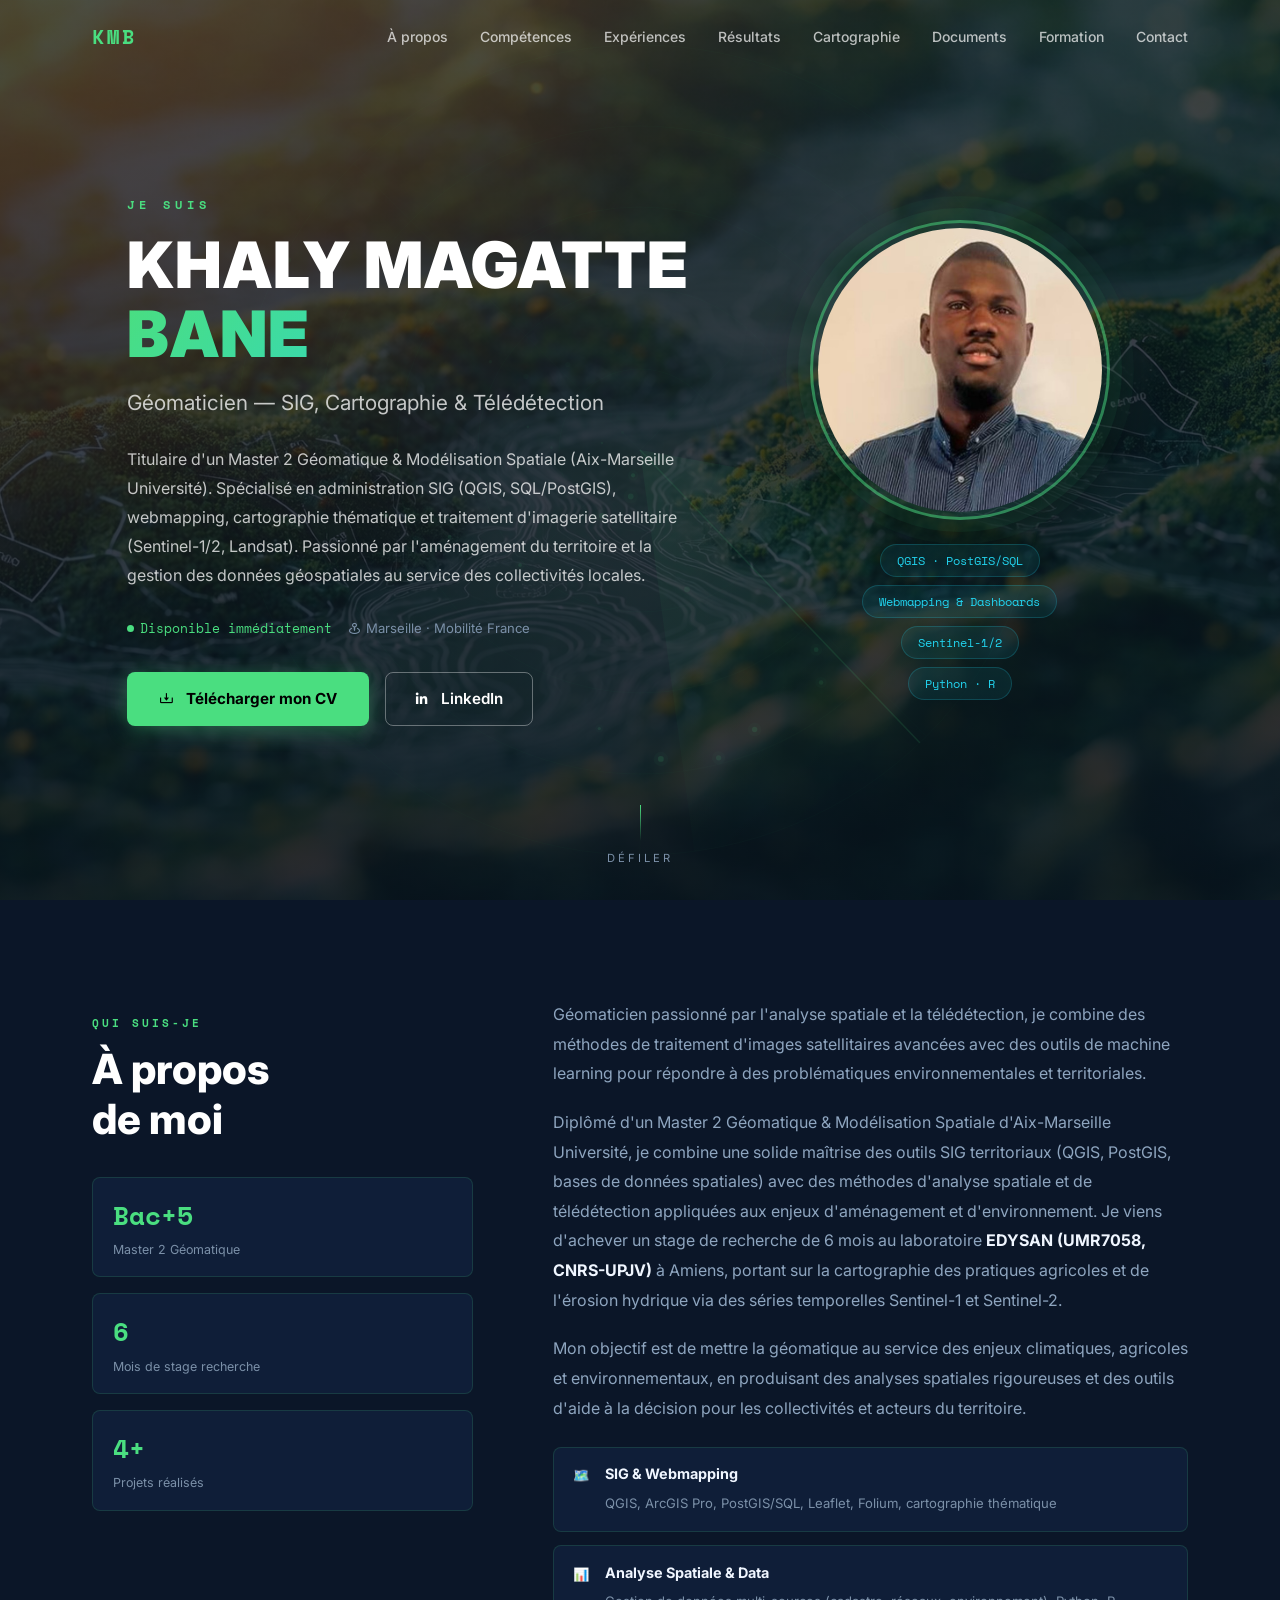
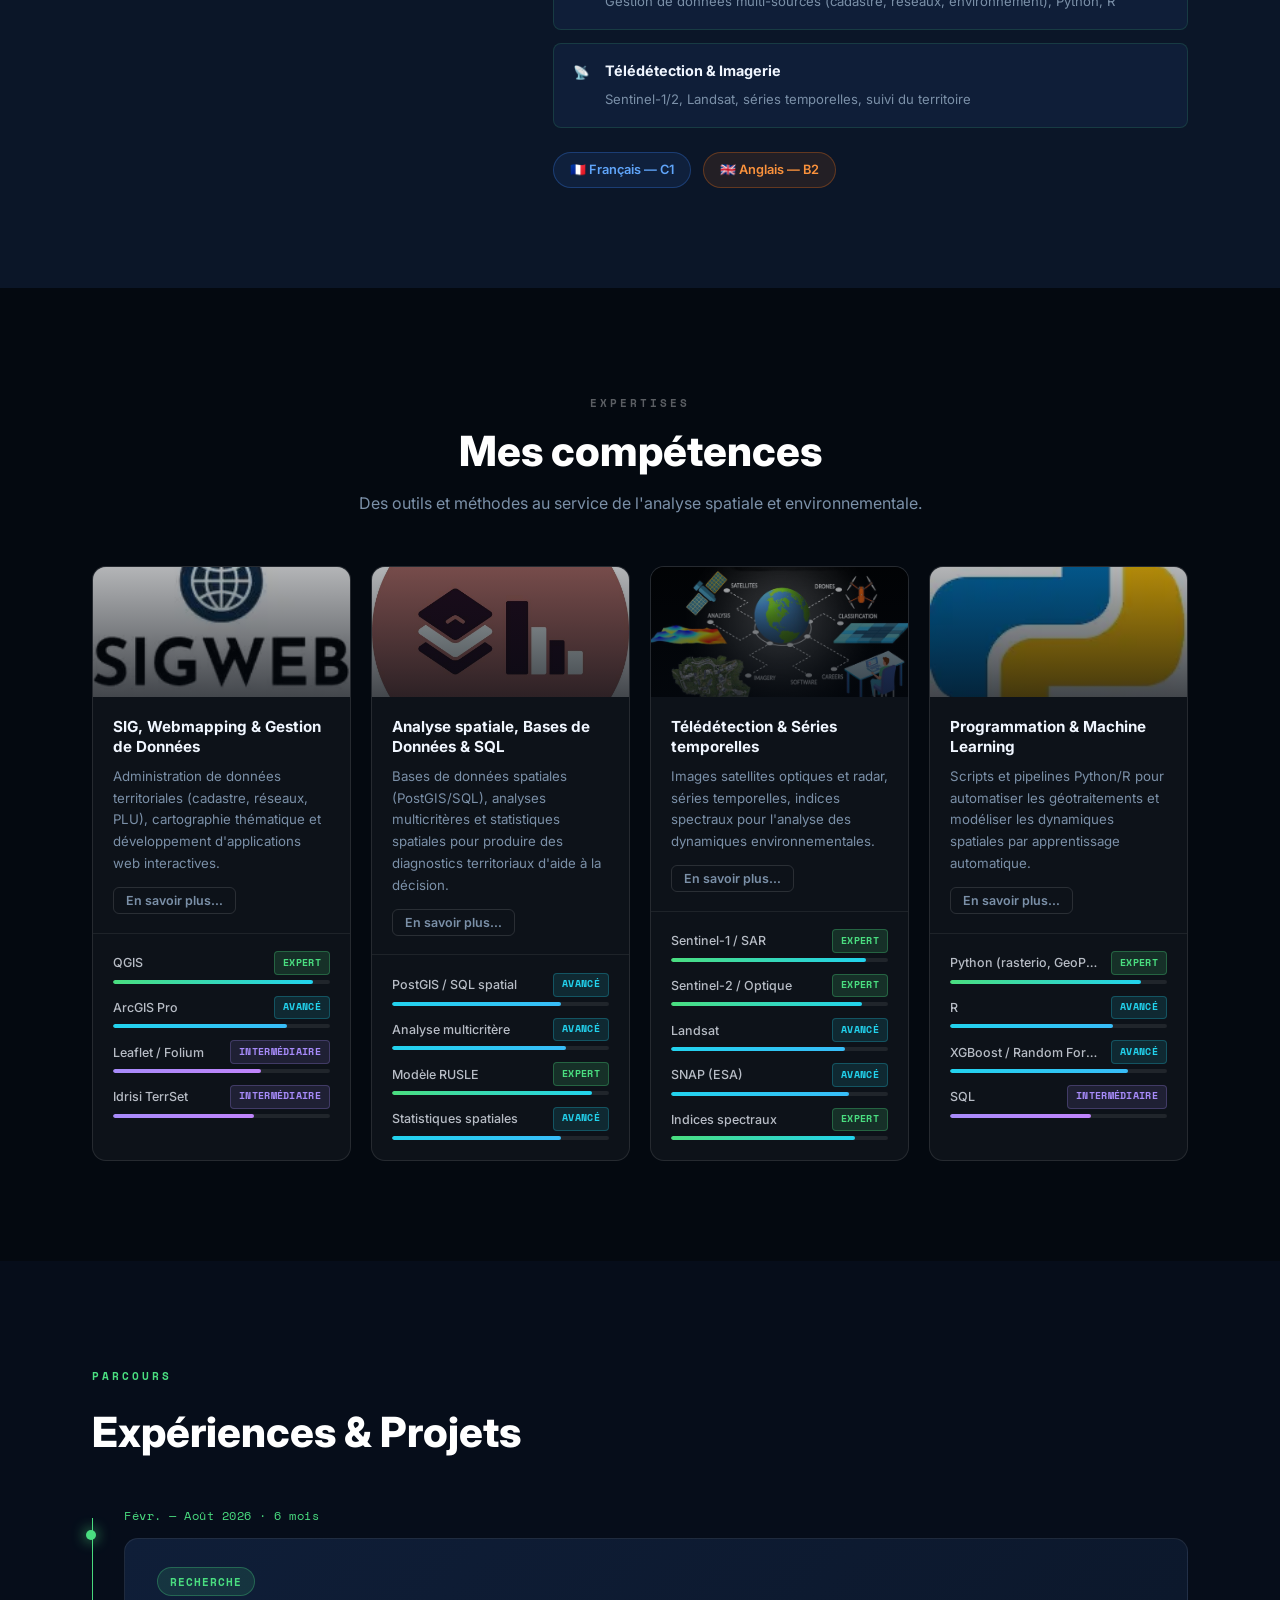
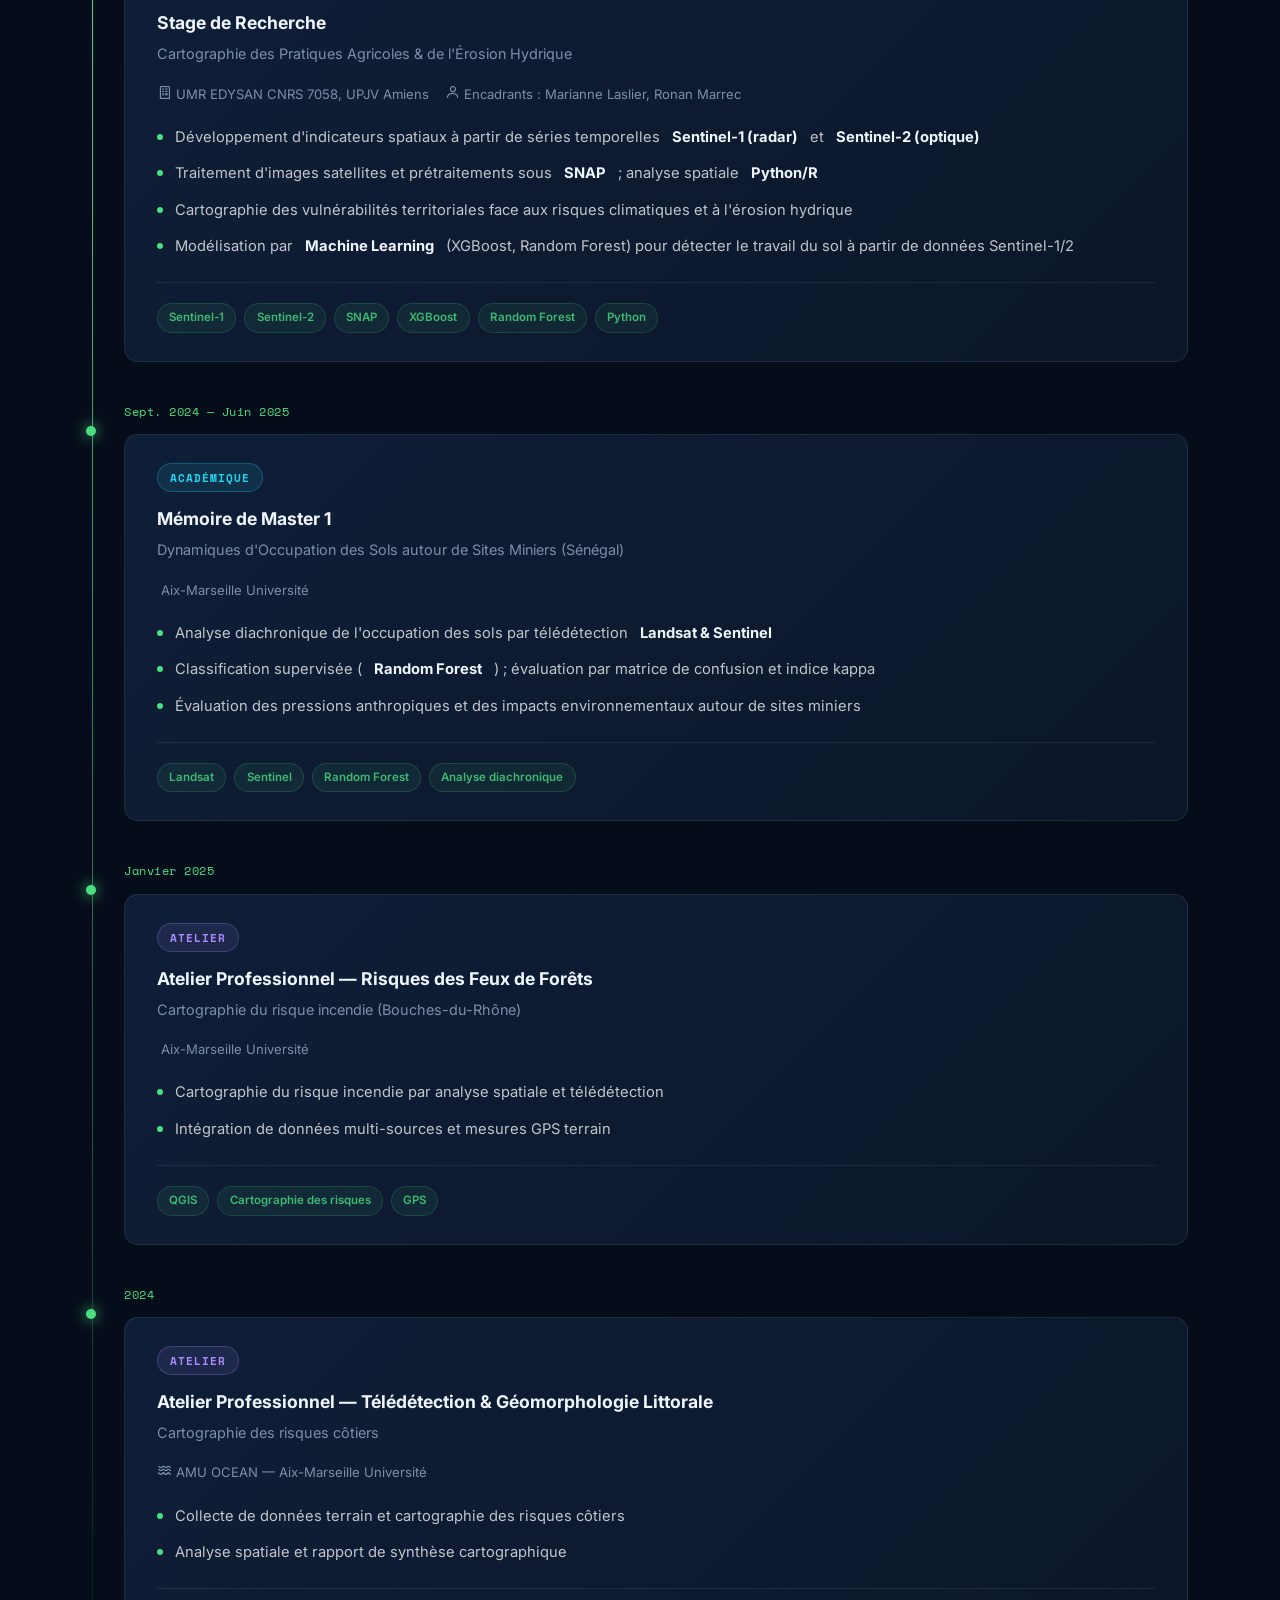
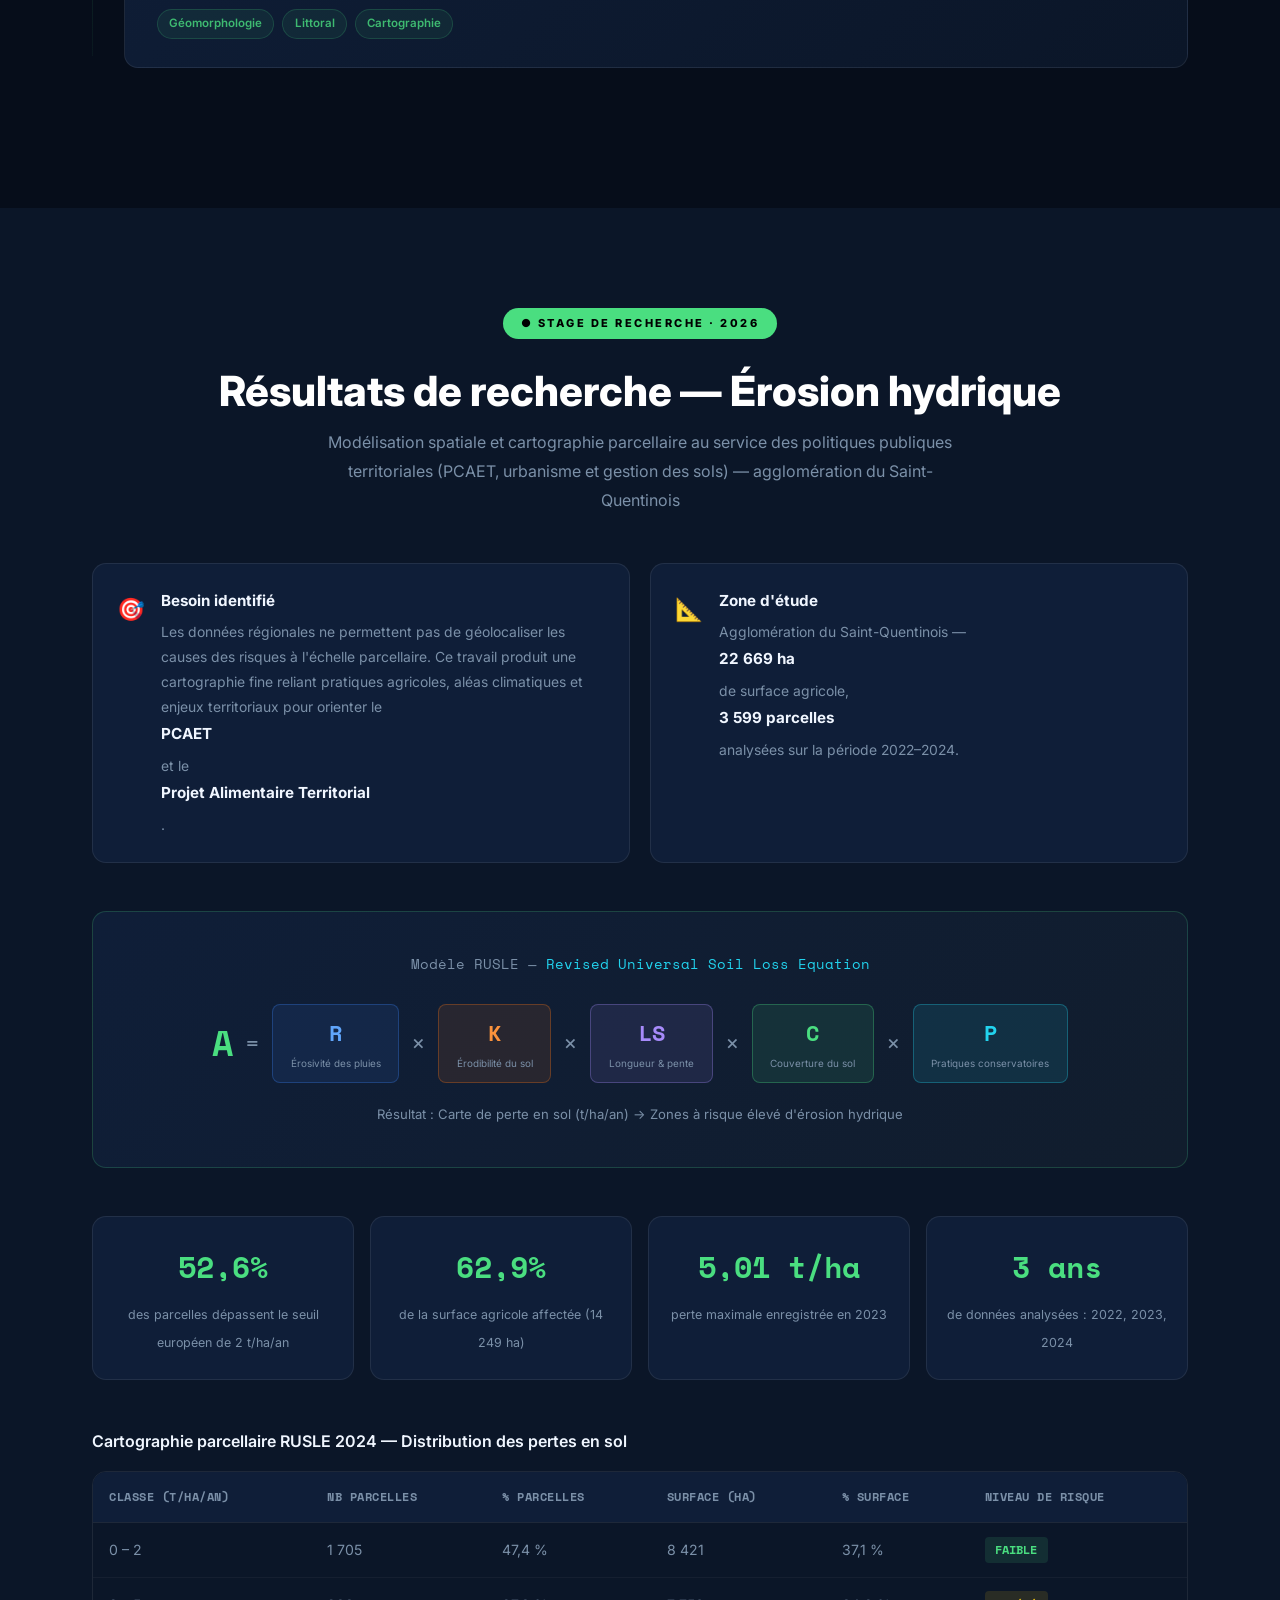
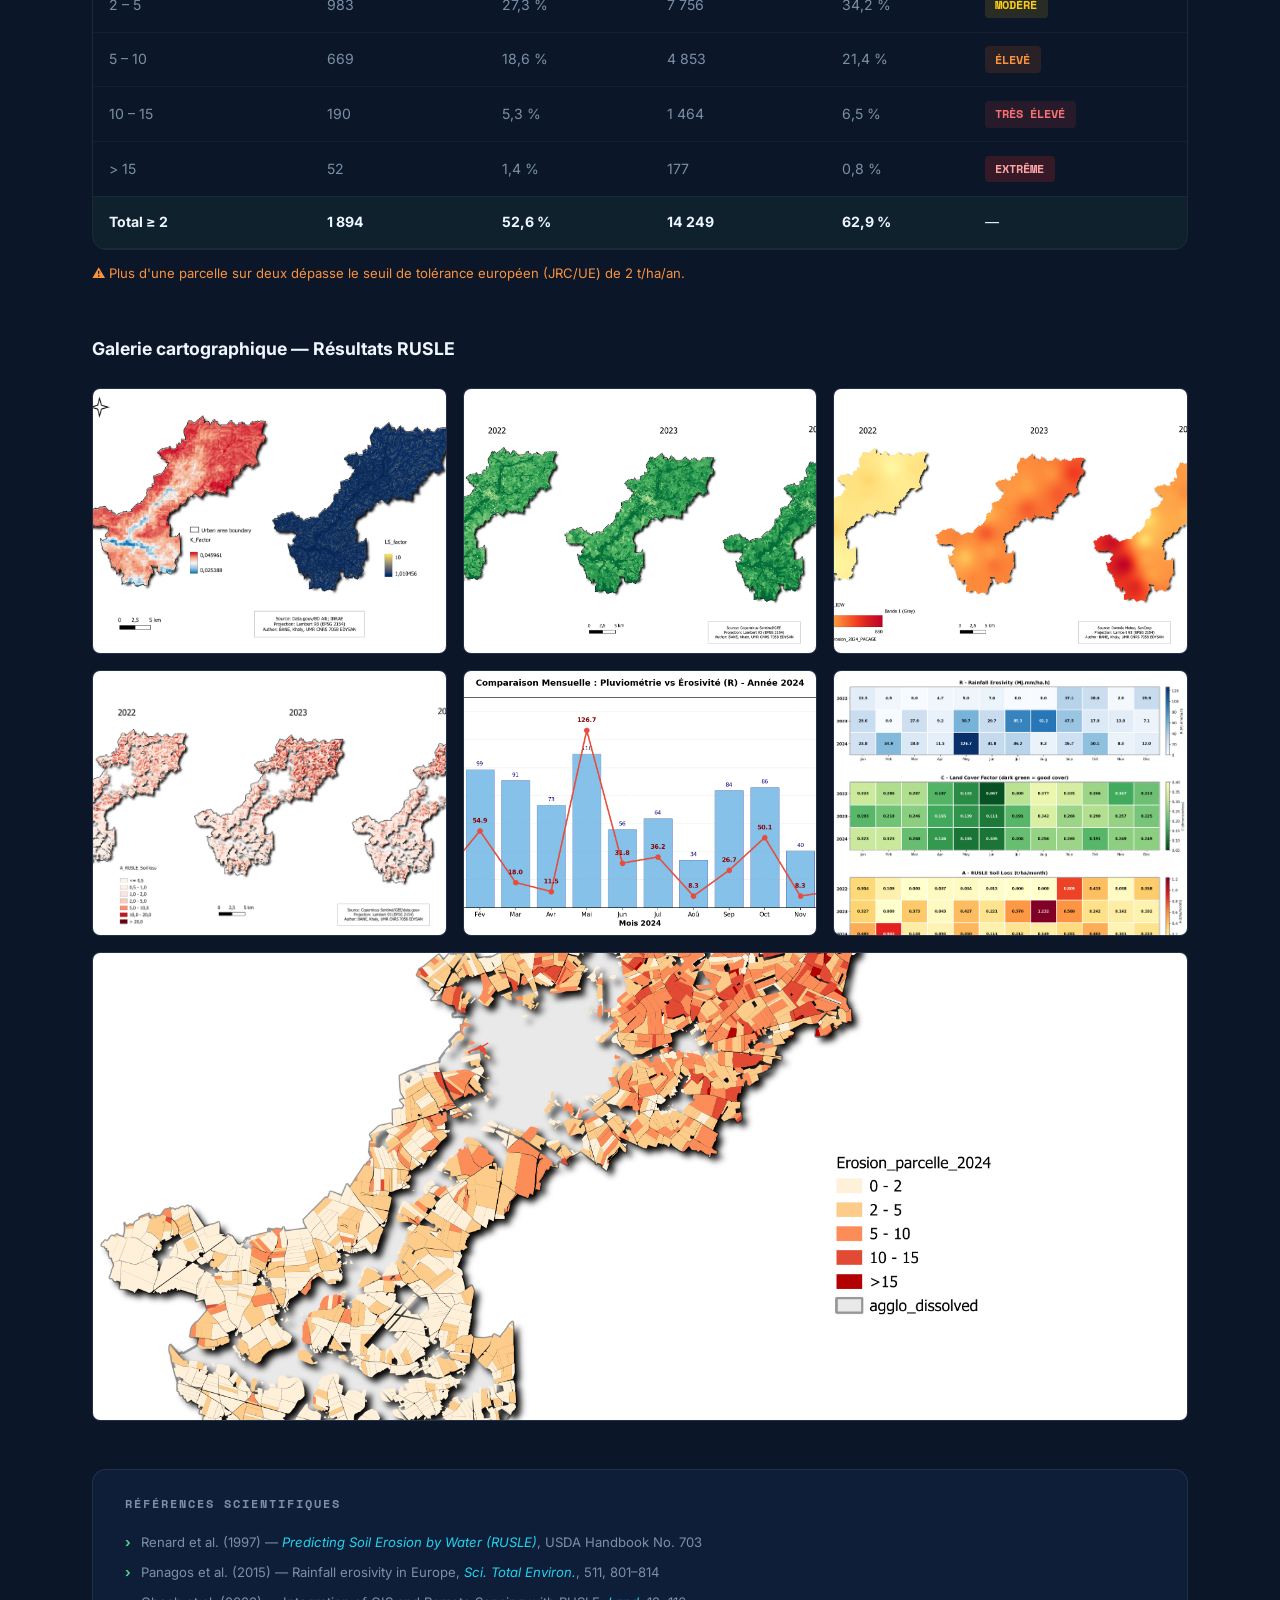
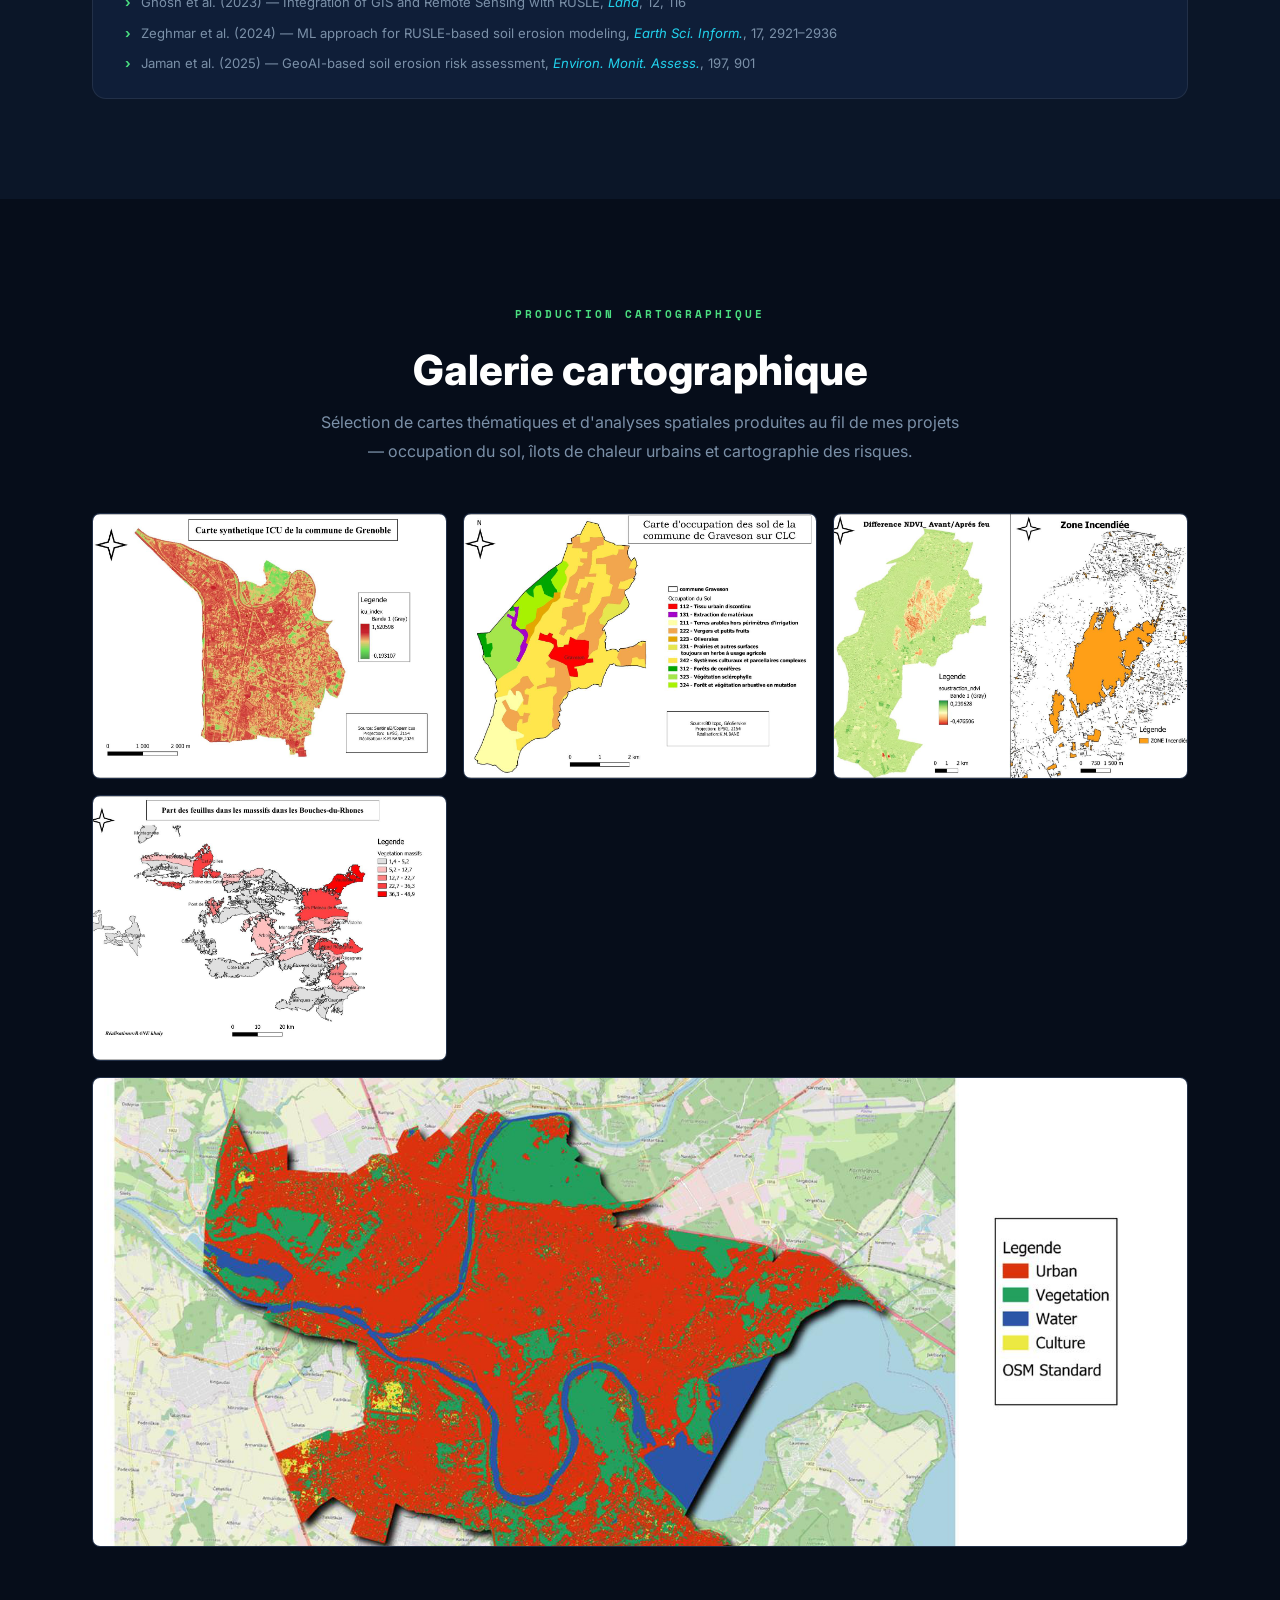
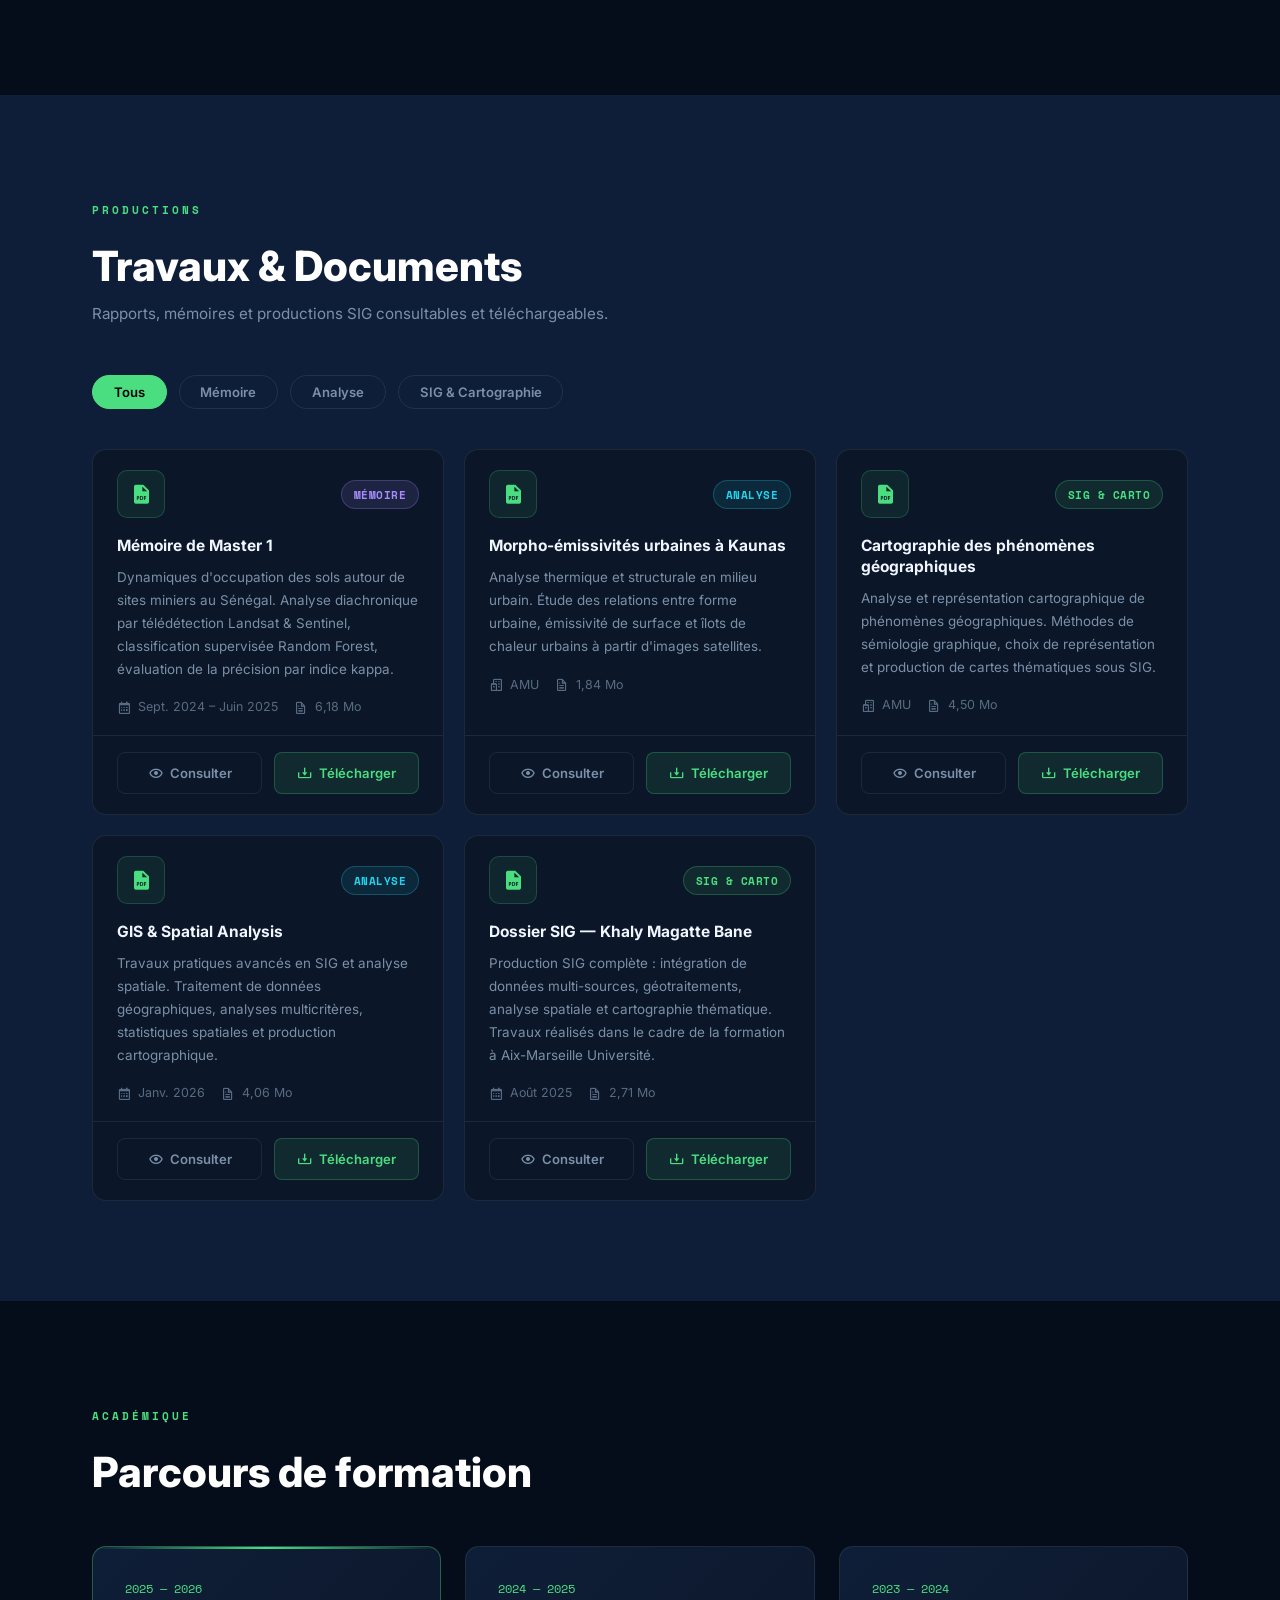
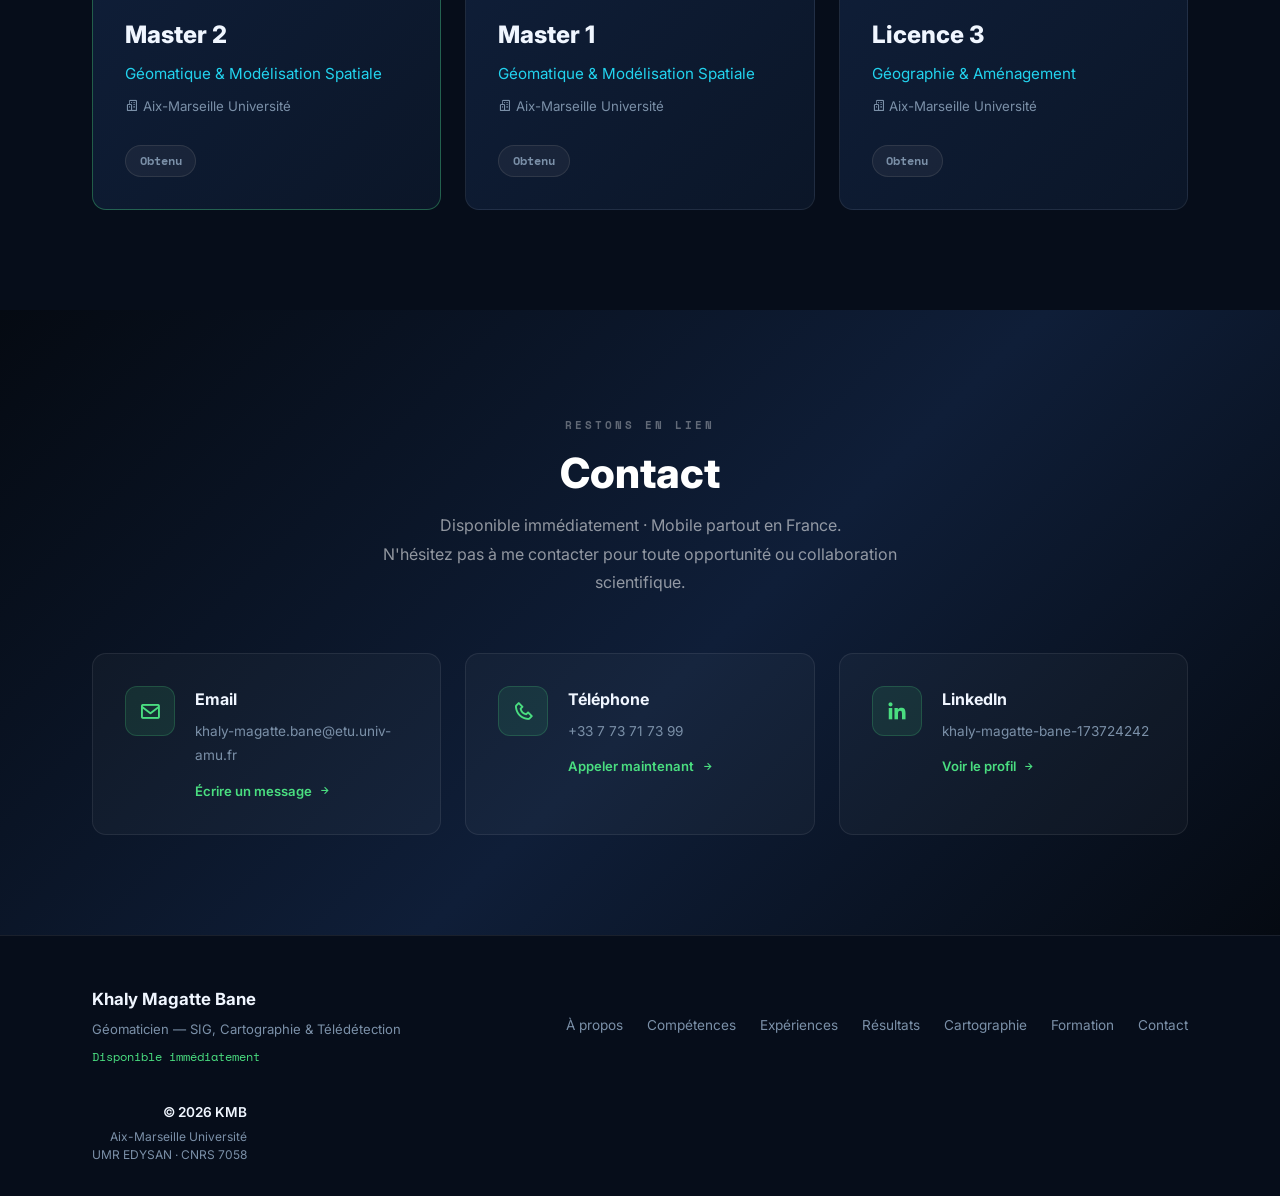
==== commit e474f922: "Mise à jour du contenu : disponibilité, Master 2 obtenu, statut du stage" ====
--- a/index.html
+++ b/index.html
@@ -41,10 +41,10 @@
         <h1 class="hero-title">KHALY MAGATTE<br><span class="hero-name-accent">BANE</span></h1>
         <p class="hero-subtitle">Géomaticien — SIG, Cartographie &amp; Télédétection</p>
         <p class="hero-description">
-          Master 2 Géomatique &amp; Modélisation Spatiale (Aix-Marseille Université). Spécialisé en administration SIG (QGIS, SQL/PostGIS), webmapping, cartographie thématique et traitement d'imagerie satellitaire (Sentinel-1/2, Landsat). Passionné par l'aménagement du territoire et la gestion des données géospatiales au service des collectivités locales.
+          Titulaire d'un Master 2 Géomatique &amp; Modélisation Spatiale (Aix-Marseille Université). Spécialisé en administration SIG (QGIS, SQL/PostGIS), webmapping, cartographie thématique et traitement d'imagerie satellitaire (Sentinel-1/2, Landsat). Passionné par l'aménagement du territoire et la gestion des données géospatiales au service des collectivités locales.
         </p>
         <div class="hero-badge-row">
-          <span class="hero-avail"><span class="hero-dot"></span>Disponible dès septembre 2026</span>
+          <span class="hero-avail"><span class="hero-dot"></span>Disponible immédiatement</span>
           <span class="hero-loc"><i class="bx bx-map-pin"></i> Marseille · Mobilité France</span>
         </div>
         <div class="hero-actions">
@@ -82,7 +82,7 @@
           <span class="section-kicker">QUI SUIS-JE</span>
           <h2>À propos<br>de moi</h2>
           <div class="apropos-stats">
-            <div class="astat"><span class="astat-num">3+</span><span class="astat-label">Ans de formation</span></div>
+            <div class="astat"><span class="astat-num">Bac+5</span><span class="astat-label">Master 2 Géomatique</span></div>
             <div class="astat"><span class="astat-num">6</span><span class="astat-label">Mois de stage recherche</span></div>
             <div class="astat"><span class="astat-num">4+</span><span class="astat-label">Projets réalisés</span></div>
           </div>
@@ -92,7 +92,7 @@
             Géomaticien passionné par l'analyse spatiale et la télédétection, je combine des méthodes de traitement d'images satellitaires avancées avec des outils de machine learning pour répondre à des problématiques environnementales et territoriales.
           </p>
           <p>
-            Actuellement en Master 2 Géomatique &amp; Modélisation Spatiale à Aix-Marseille Université, je combine une solide maîtrise des outils SIG territoriaux (QGIS, PostGIS, bases de données spatiales) avec des méthodes d'analyse spatiale et de télédétection appliquées aux enjeux d'aménagement et d'environnement. Je viens d'achever un stage de recherche de 6 mois au laboratoire <strong>EDYSAN (UMR7058, CNRS-UPJV)</strong> à Amiens, portant sur la cartographie des pratiques agricoles et de l'érosion hydrique via des séries temporelles Sentinel-1 et Sentinel-2.
+            Diplômé d'un Master 2 Géomatique &amp; Modélisation Spatiale d'Aix-Marseille Université, je combine une solide maîtrise des outils SIG territoriaux (QGIS, PostGIS, bases de données spatiales) avec des méthodes d'analyse spatiale et de télédétection appliquées aux enjeux d'aménagement et d'environnement. Je viens d'achever un stage de recherche de 6 mois au laboratoire <strong>EDYSAN (UMR7058, CNRS-UPJV)</strong> à Amiens, portant sur la cartographie des pratiques agricoles et de l'érosion hydrique via des séries temporelles Sentinel-1 et Sentinel-2.
           </p>
           <p>
             Mon objectif est de mettre la géomatique au service des enjeux climatiques, agricoles et environnementaux, en produisant des analyses spatiales rigoureuses et des outils d'aide à la décision pour les collectivités et acteurs du territoire.
@@ -328,7 +328,7 @@
           <div class="timeline-card">
             <span class="tcard-badge workshop">Atelier</span>
             <h3>Atelier Professionnel — Risques des Feux de Forêts</h3>
-            <h4></h4>
+            <h4>Cartographie du risque incendie (Bouches-du-Rhône)</h4>
             <div class="tcard-org">
               <span><i class="bx bx-graduation"></i> Aix-Marseille Université</span>
             </div>
@@ -346,7 +346,7 @@
           <div class="timeline-card">
             <span class="tcard-badge workshop">Atelier</span>
             <h3>Atelier Professionnel — Télédétection &amp; Géomorphologie Littorale</h3>
-            <h4></h4>
+            <h4>Cartographie des risques côtiers</h4>
             <div class="tcard-org">
               <span><i class="bx bx-water"></i> AMU OCEAN — Aix-Marseille Université</span>
             </div>
@@ -366,7 +366,7 @@
   <section class="section section-results" id="results">
     <div class="boxed">
       <div class="exp-header text-center">
-        <span class="section-kicker-pill">&#x25CF;&nbsp;STAGE EN COURS · 2026</span>
+        <span class="section-kicker-pill">&#x25CF;&nbsp;STAGE DE RECHERCHE · 2026</span>
         <h2>Résultats de recherche — Érosion hydrique</h2>
         <p class="section-sub">Modélisation spatiale et cartographie parcellaire au service des politiques publiques territoriales (PCAET, urbanisme et gestion des sols) — agglomération du Saint-Quentinois</p>
       </div>
@@ -668,11 +668,11 @@
       </div>
       <div class="edu-grid">
         <div class="edu-card active">
-          <div class="edu-year">Depuis sept. 2025</div>
+          <div class="edu-year">2025 — 2026</div>
           <div class="edu-degree">Master 2</div>
           <div class="edu-field">Géomatique &amp; Modélisation Spatiale</div>
           <div class="edu-school"><i class="bx bx-buildings"></i> Aix-Marseille Université</div>
-          <span class="edu-status">En cours</span>
+          <span class="edu-status done">Obtenu</span>
         </div>
         <div class="edu-card">
           <div class="edu-year">2024 — 2025</div>
@@ -698,7 +698,7 @@
       <div class="contact-head text-center">
         <span class="section-kicker section-kicker-light">RESTONS EN LIEN</span>
         <h2 class="contact-title">Contact</h2>
-        <p class="contact-subtitle">Disponible dès septembre 2026 · Mobile partout en France.<br>N'hésitez pas à me contacter pour toute opportunité ou collaboration scientifique.</p>
+        <p class="contact-subtitle">Disponible immédiatement · Mobile partout en France.<br>N'hésitez pas à me contacter pour toute opportunité ou collaboration scientifique.</p>
       </div>
       <div class="contact-cards">
         <a class="contact-card" href="mailto:khaly-magatte.bane@etu.univ-amu.fr" aria-label="Envoyer un email">
@@ -735,7 +735,7 @@
       <div class="footer-left">
         <p class="footer-name">Khaly Magatte Bane</p>
         <p class="footer-role">Géomaticien — SIG, Cartographie &amp; Télédétection</p>
-        <p class="footer-avail">Disponible dès septembre 2026</p>
+        <p class="footer-avail">Disponible immédiatement</p>
       </div>
       <nav class="footer-nav" aria-label="Navigation pied de page">
         <a href="#apropos">À propos</a>
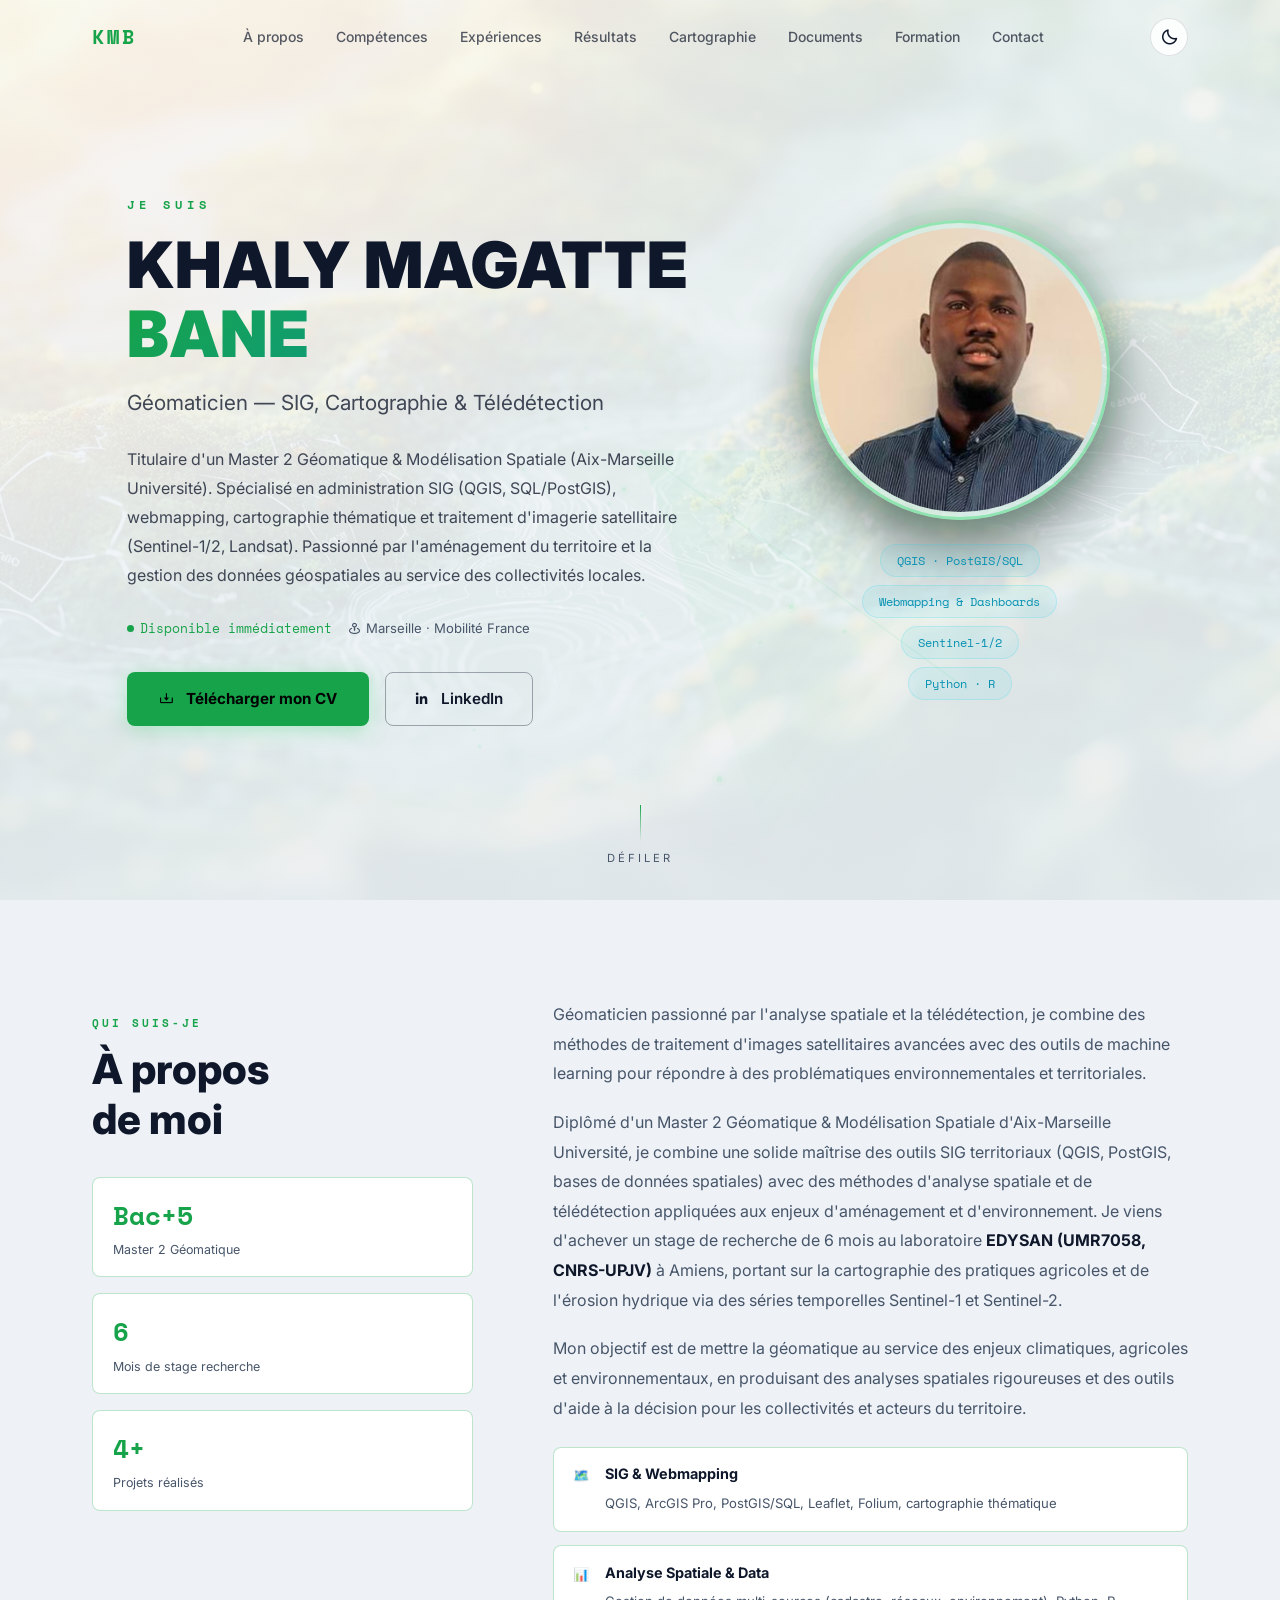
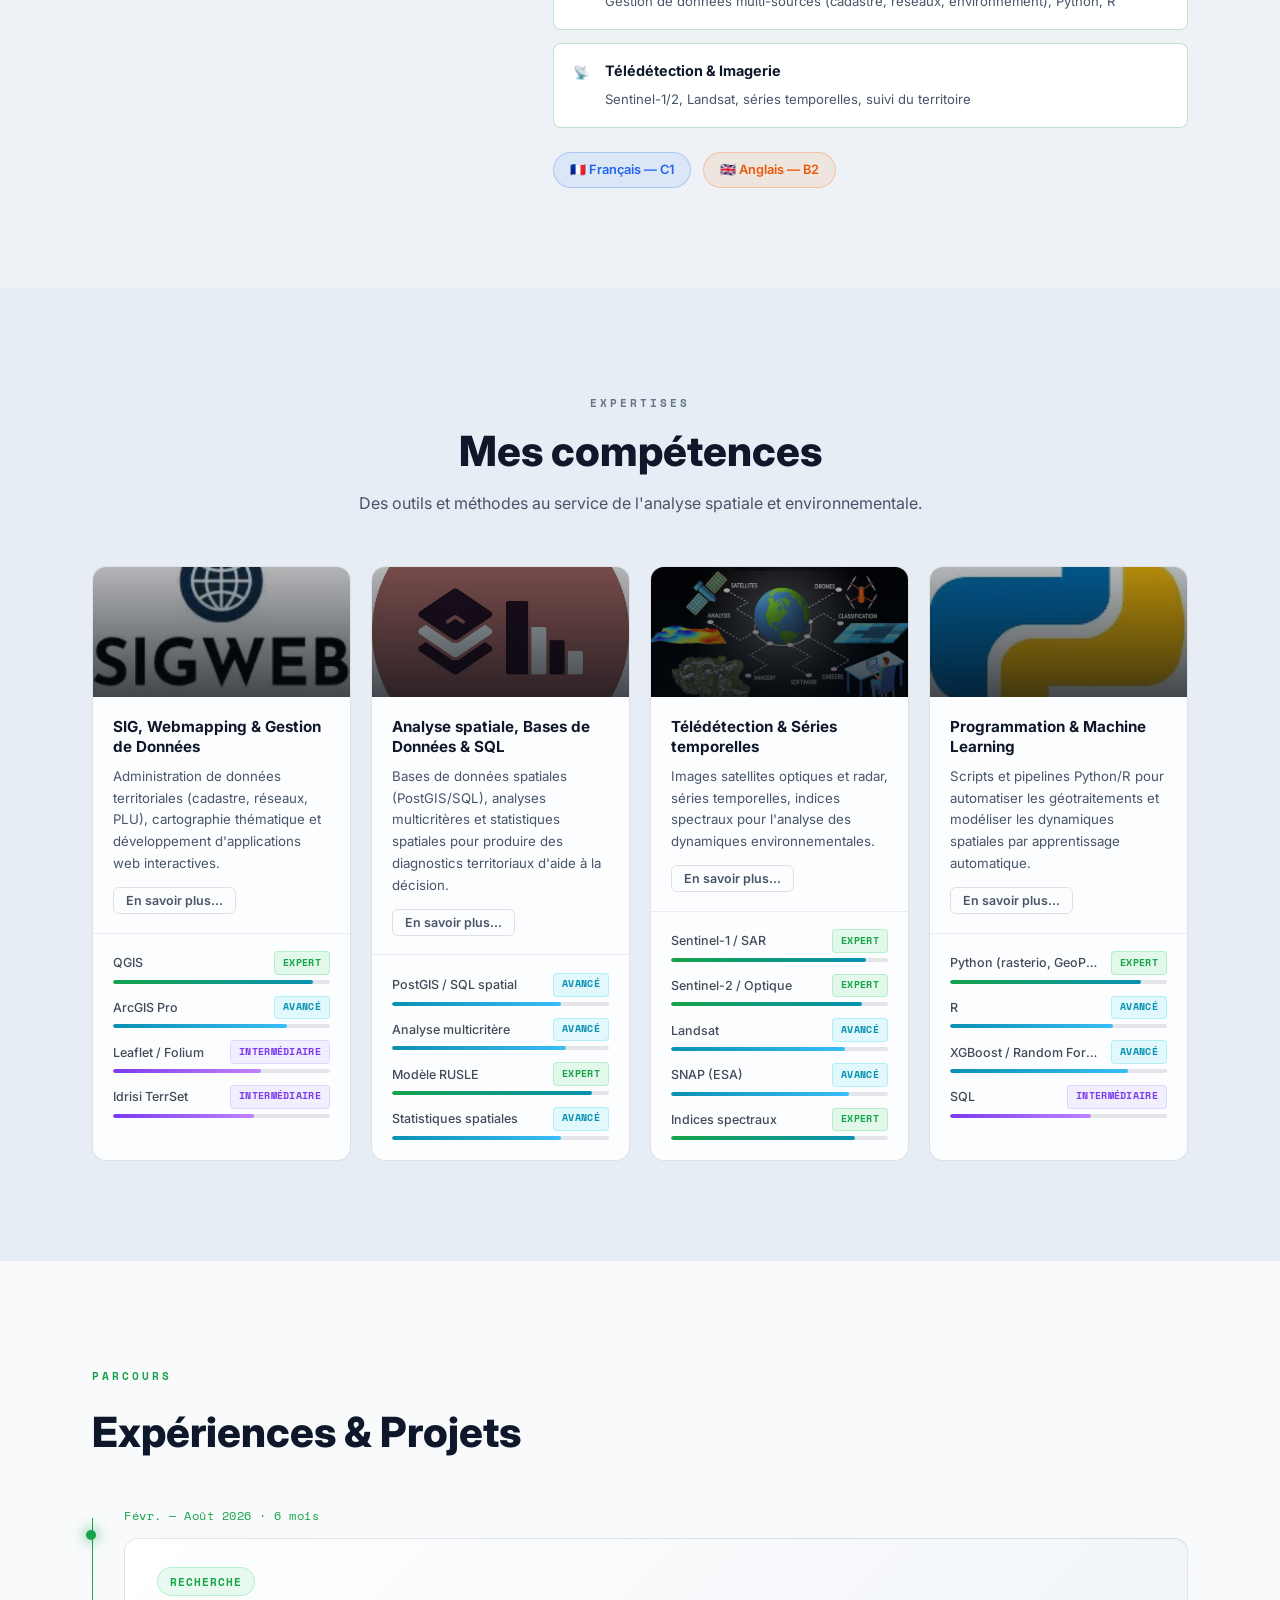
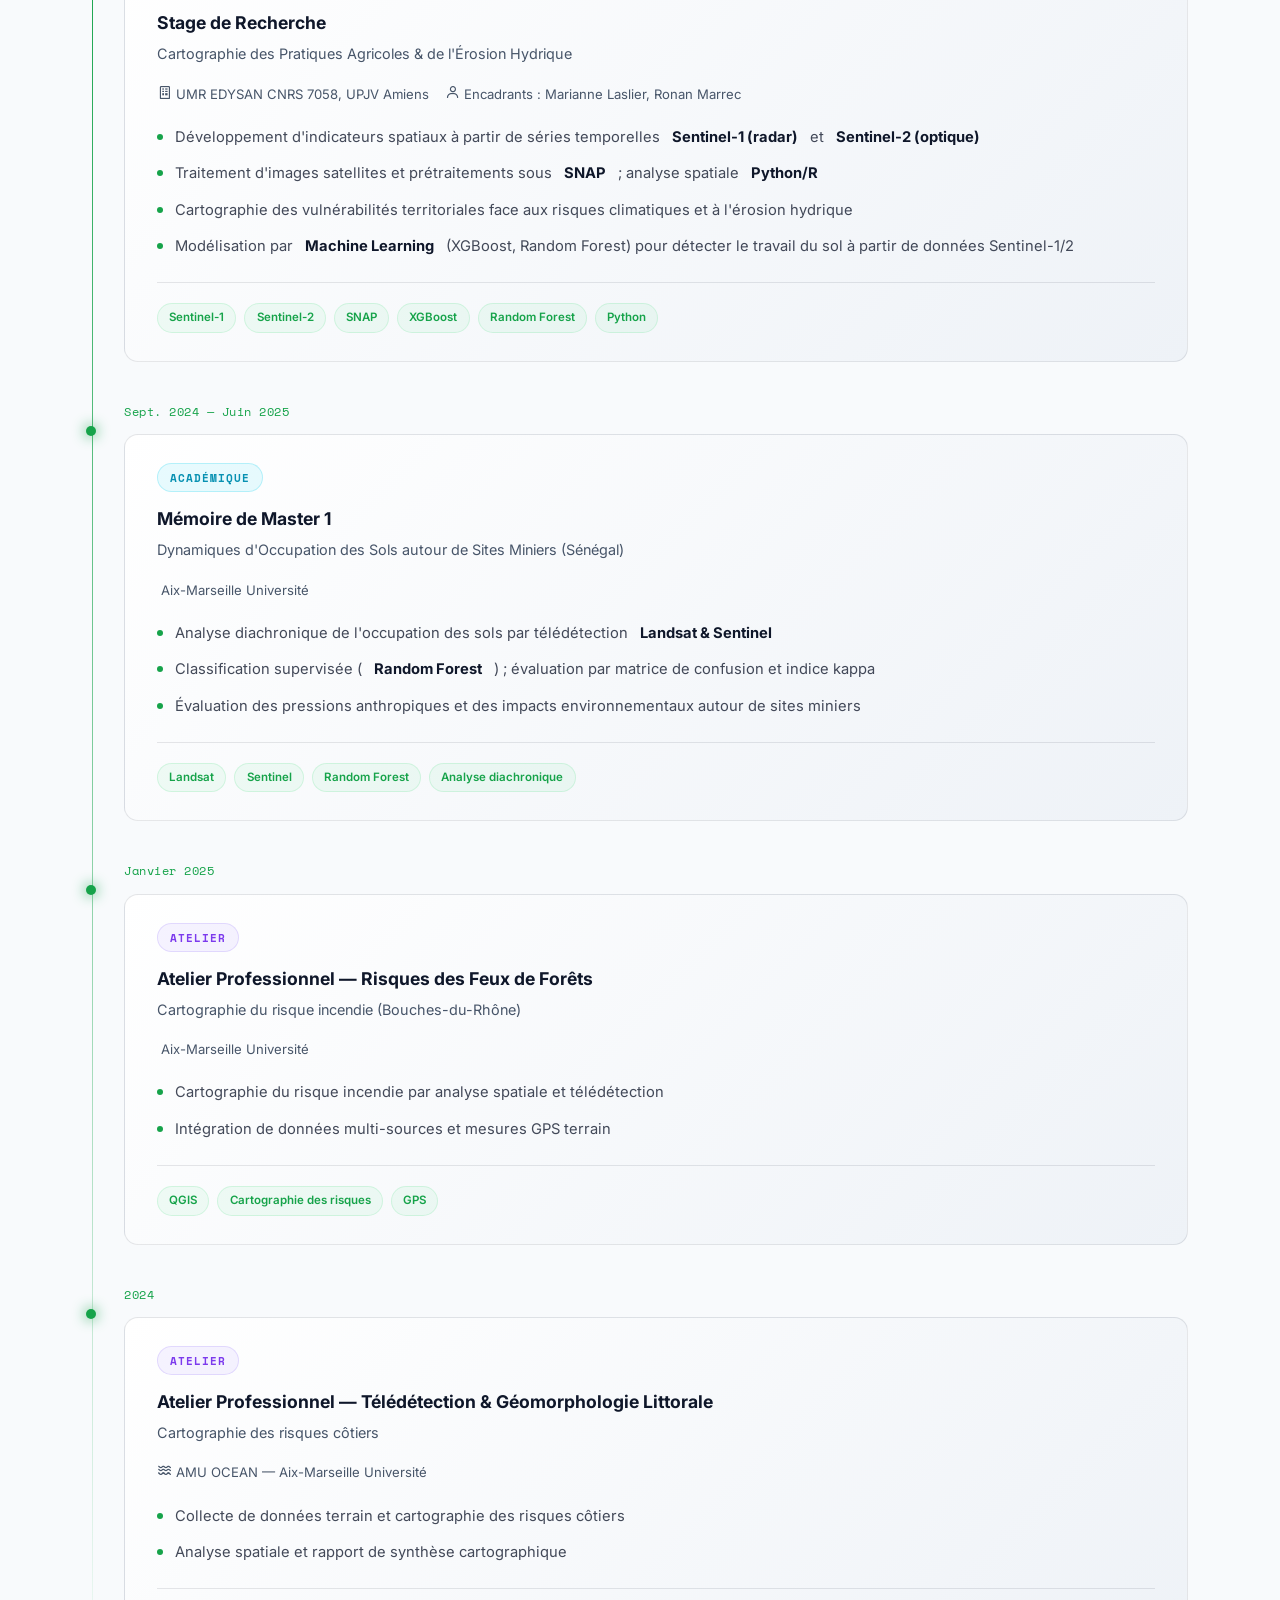
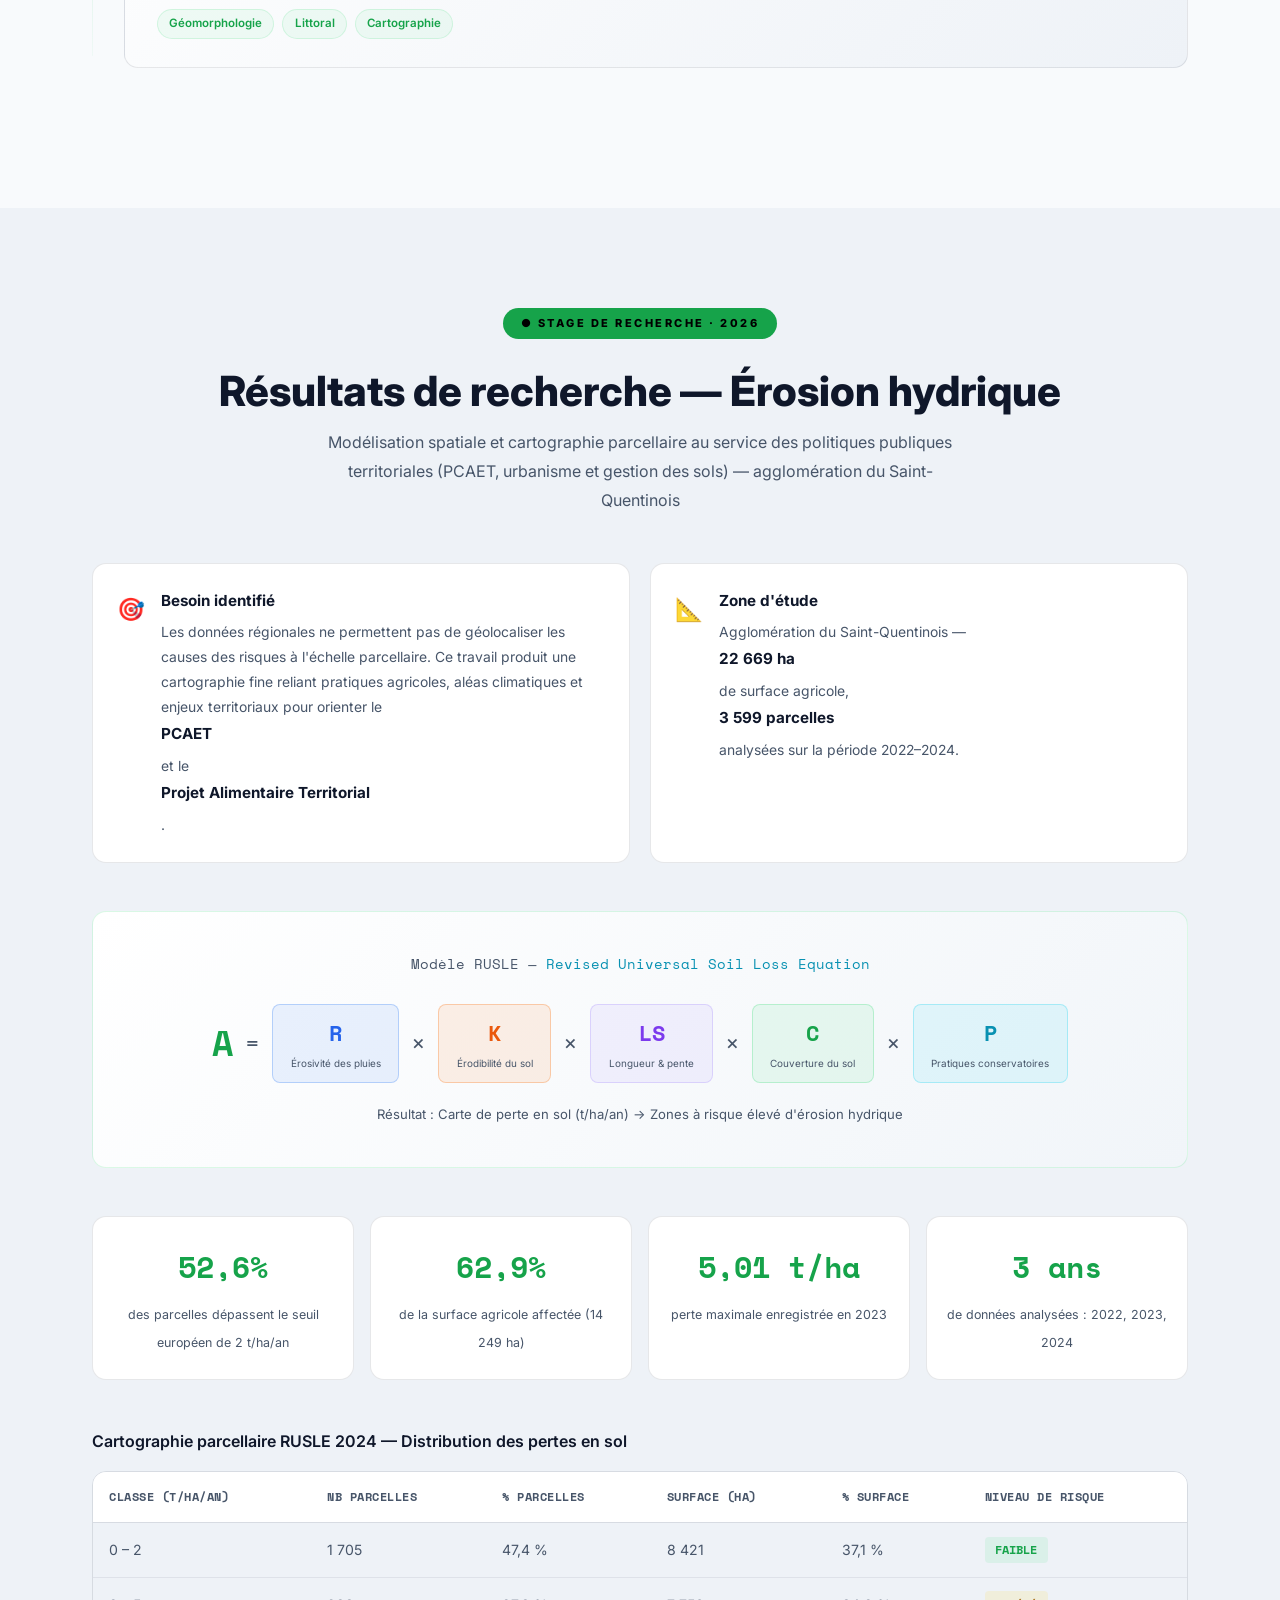
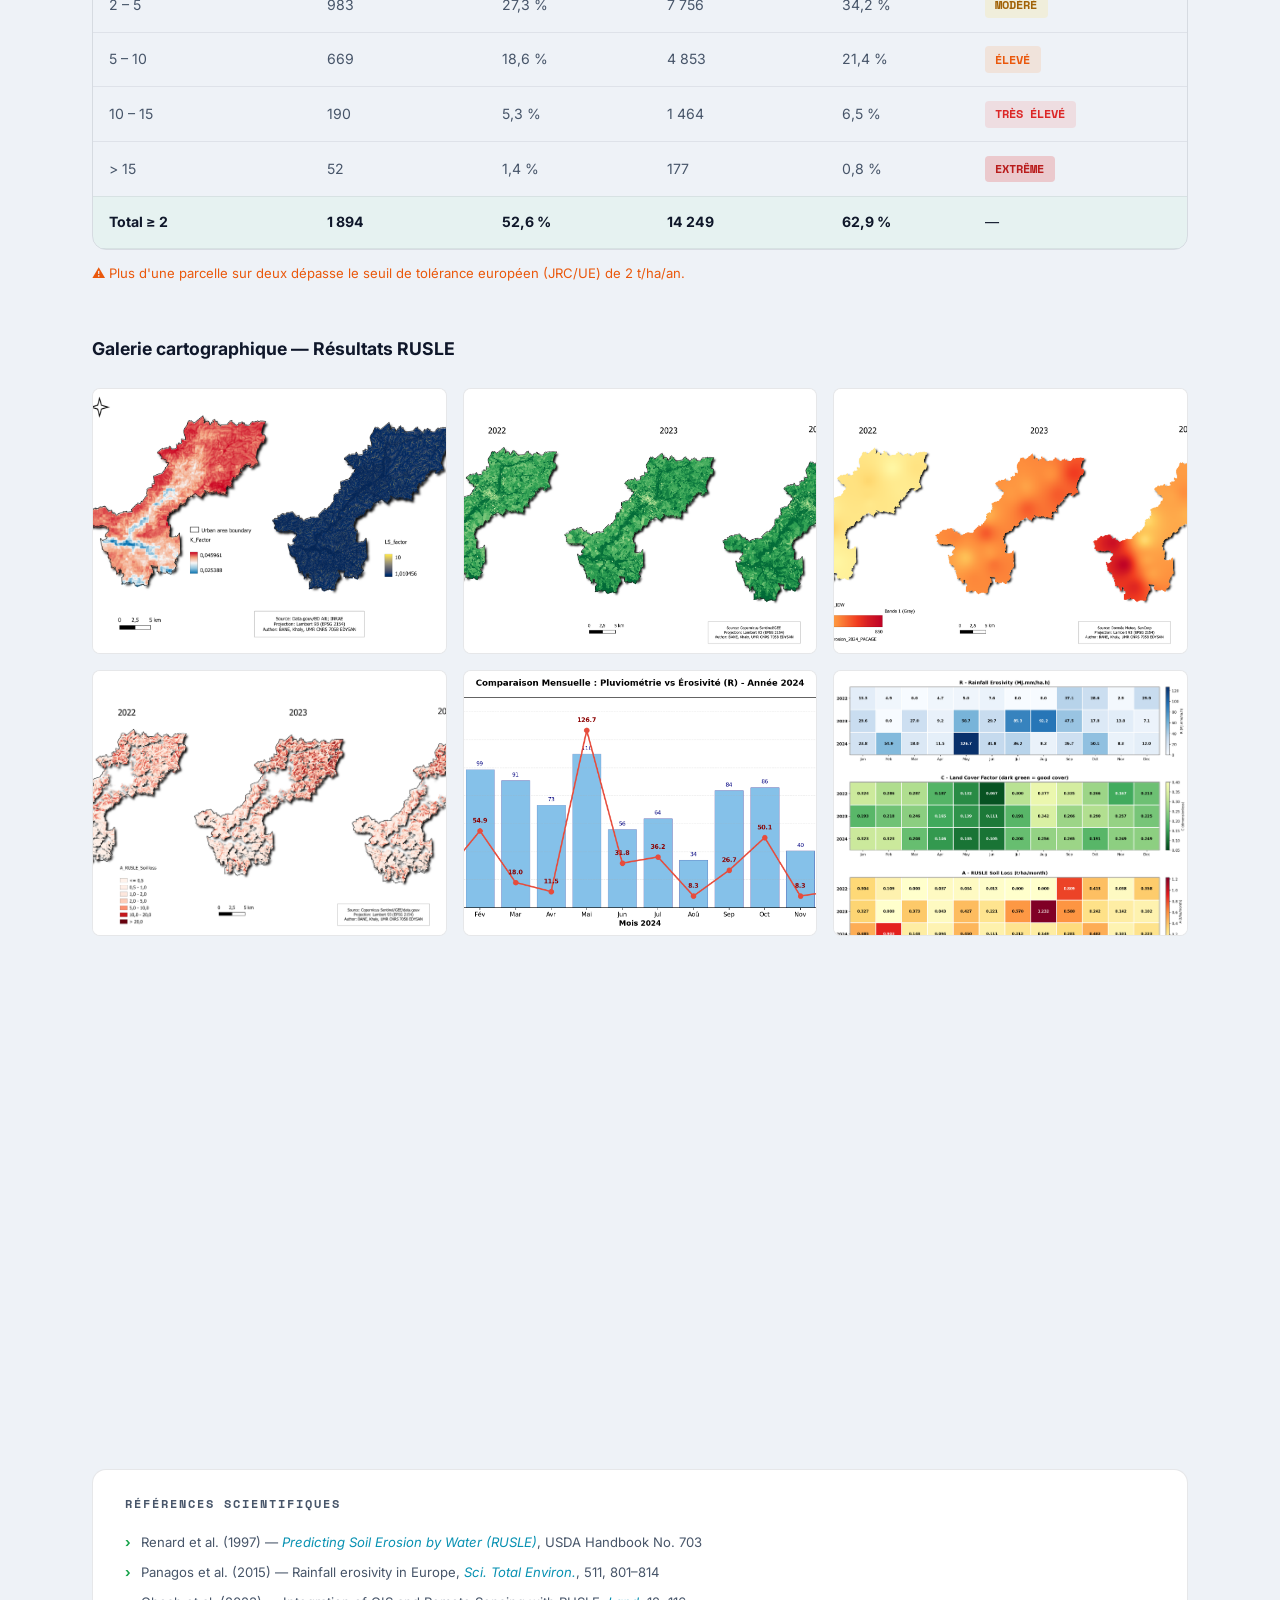
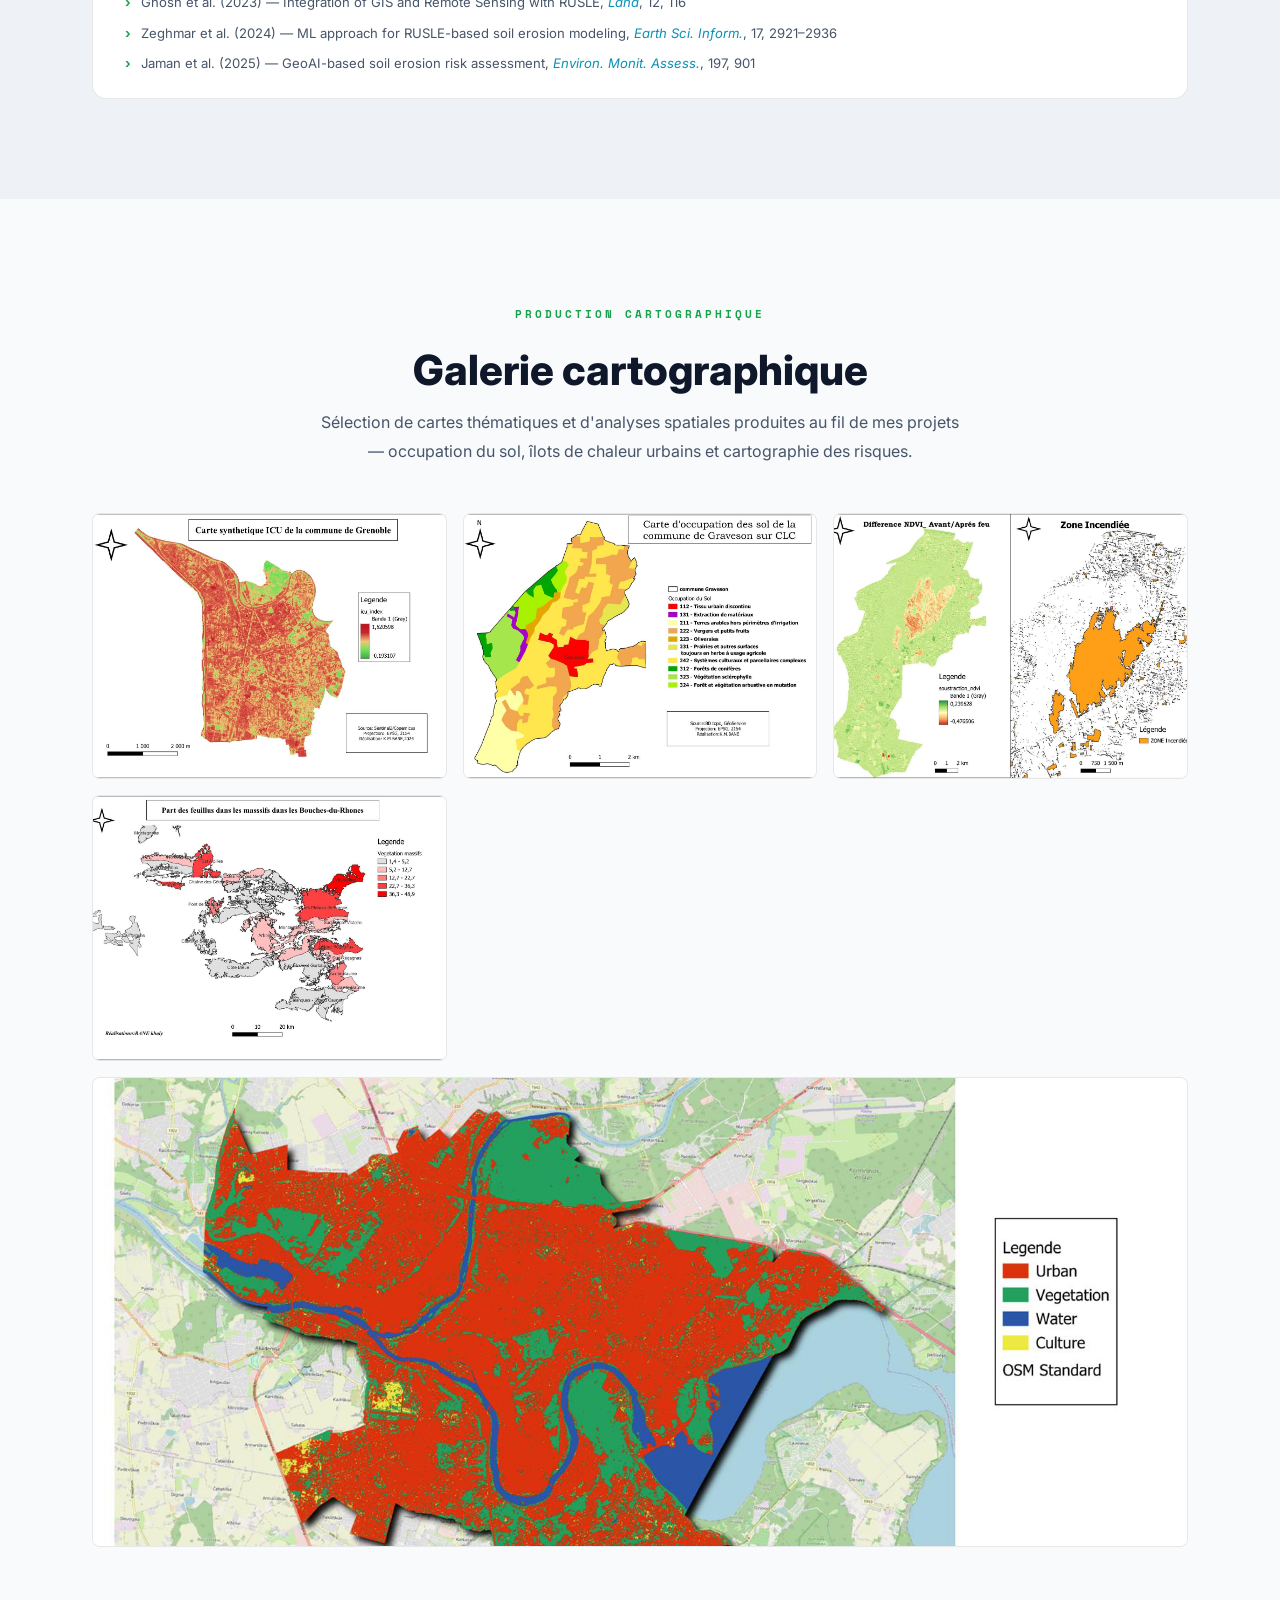
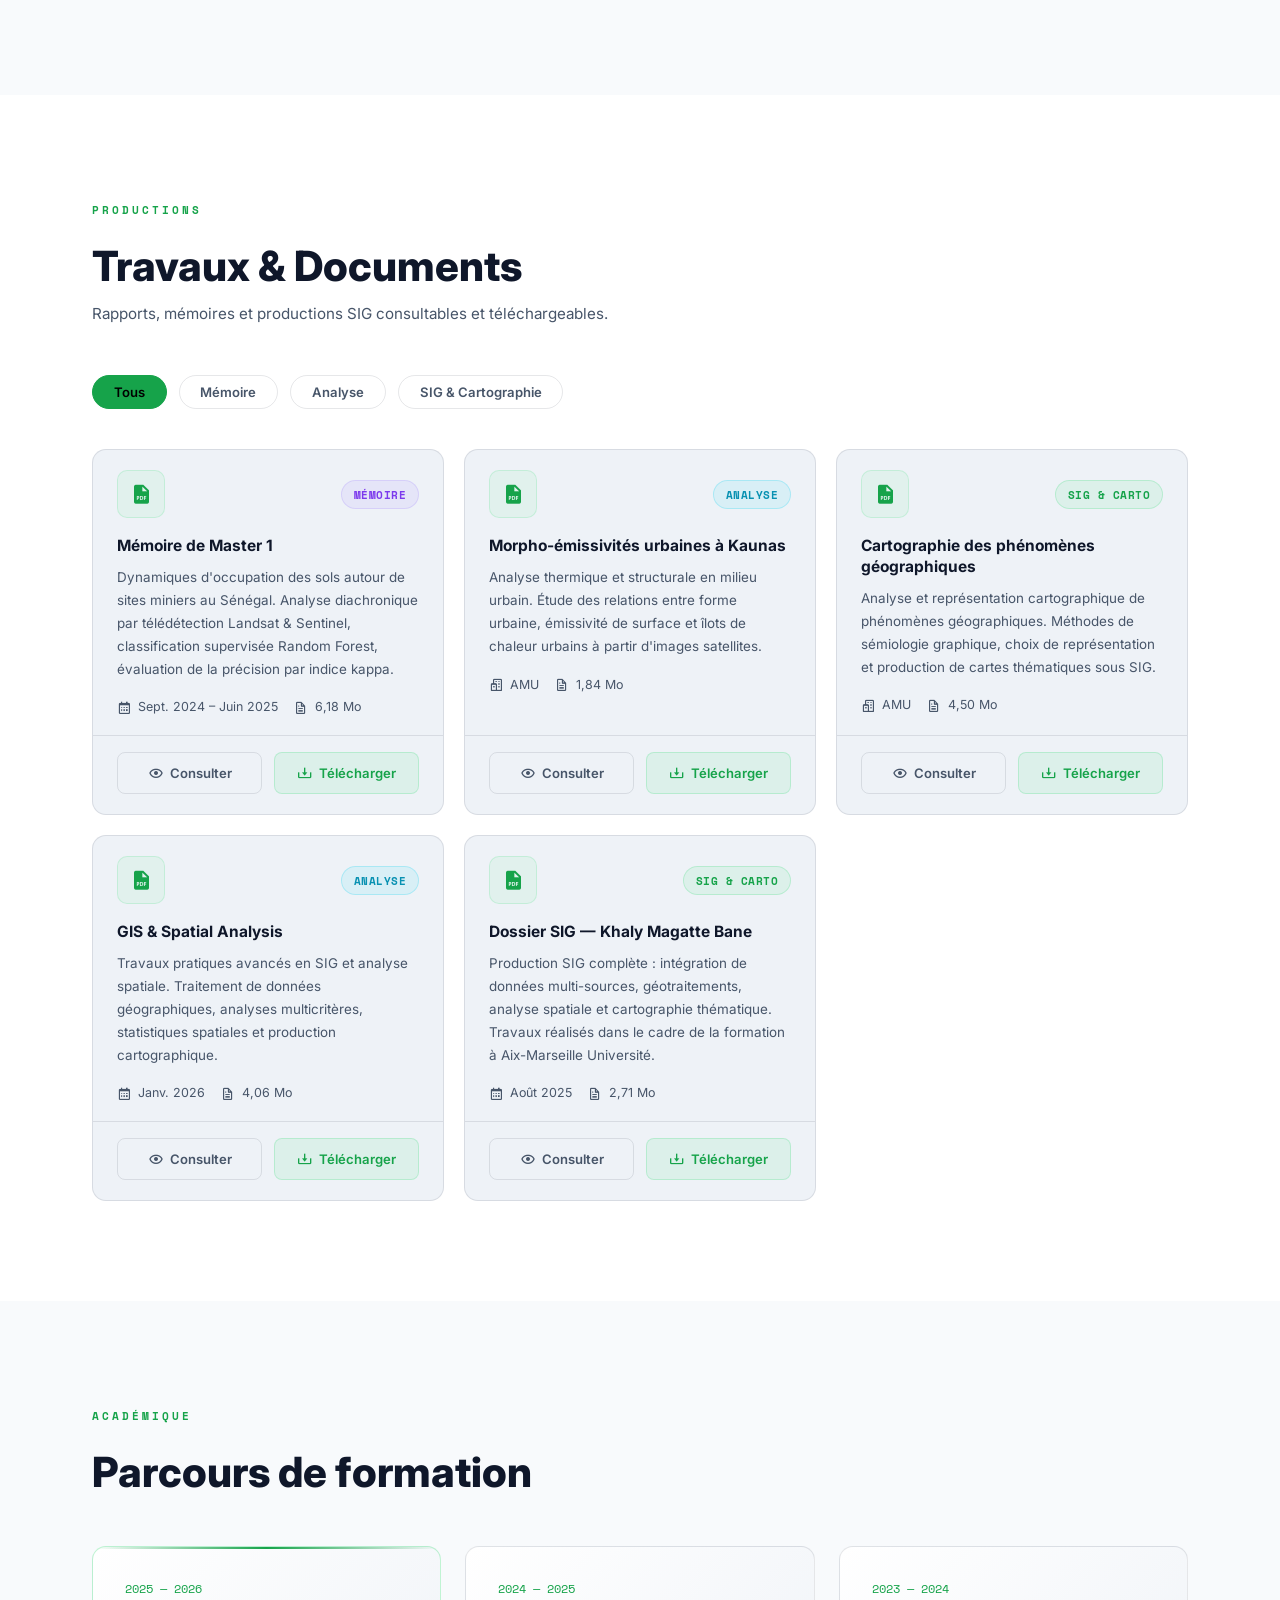
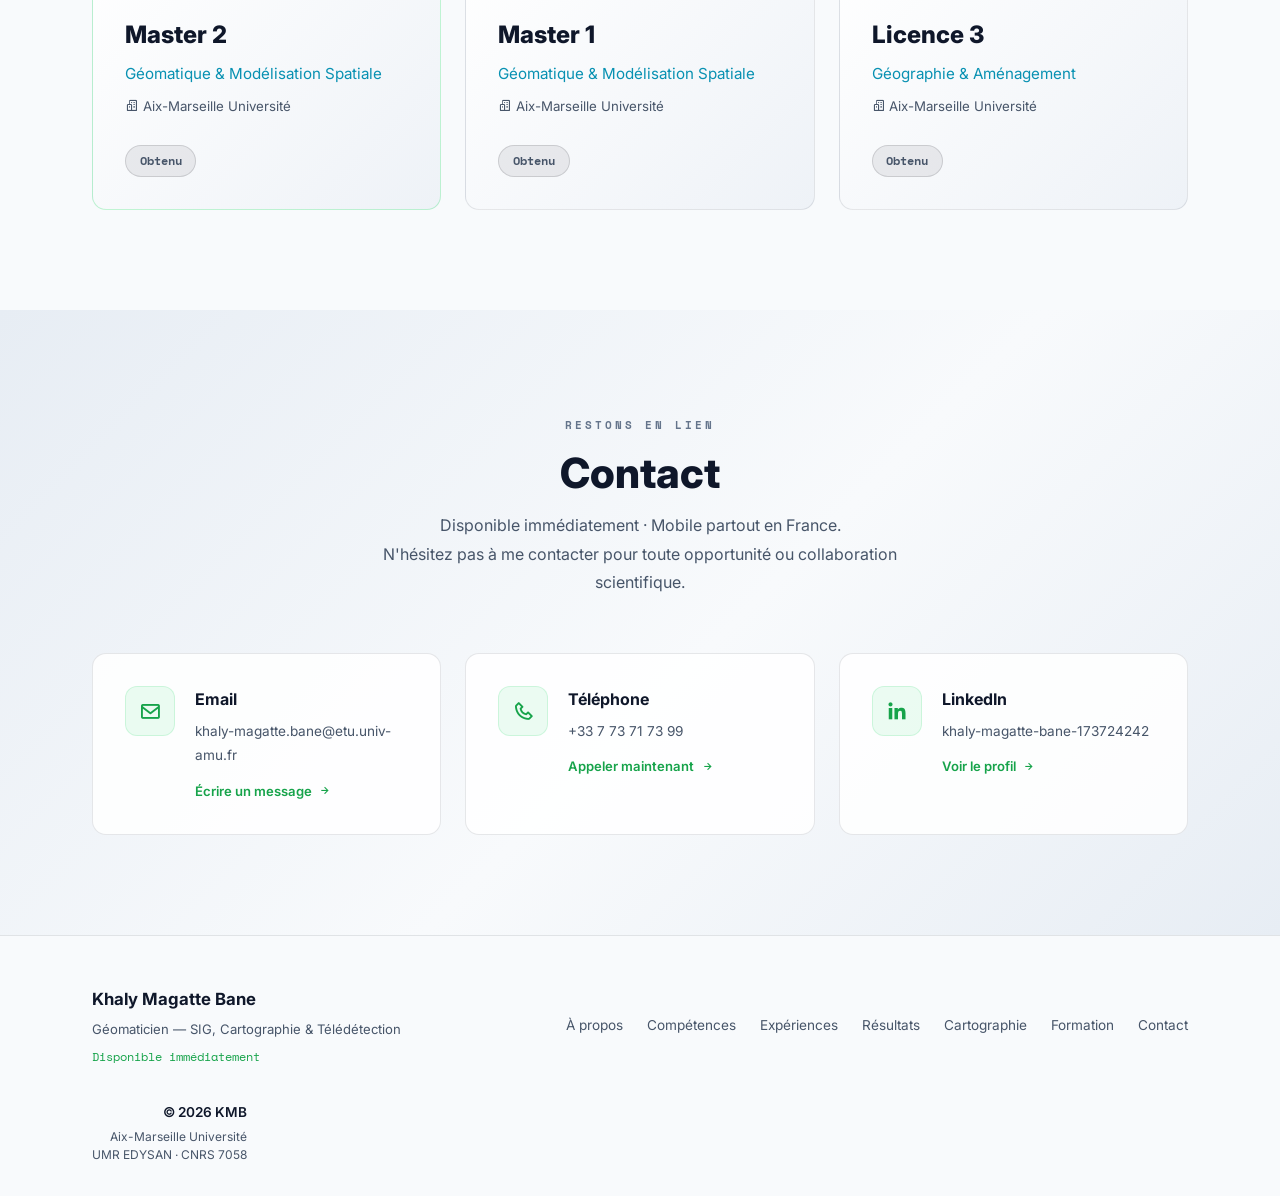
==== commit ddda8fbb: "Ajouter un bouton de bascule thème clair/sombre" ====
--- a/index.html
+++ b/index.html
@@ -5,6 +5,14 @@
   <meta name="viewport" content="width=device-width, initial-scale=1.0" />
   <meta name="description" content="Portfolio de Khaly Magatte Bane — Géomaticien & Technicien SIG. Administration SIG (QGIS, PostGIS/SQL), webmapping, cartographie thématique et télédétection au service des collectivités territoriales." />
   <title>Khaly Magatte Bane — Géomaticien &amp; Technicien SIG / Télédétection</title>
+  <script>
+    (function () {
+      var t;
+      try { t = localStorage.getItem('theme'); } catch (e) {}
+      if (t !== 'light' && t !== 'dark') t = window.matchMedia('(prefers-color-scheme: light)').matches ? 'light' : 'dark';
+      document.documentElement.setAttribute('data-theme', t);
+    })();
+  </script>
   <link rel="stylesheet" href="styles.css" />
   <link rel="preconnect" href="https://fonts.googleapis.com" />
   <link href="https://fonts.googleapis.com/css2?family=Inter:wght@300;400;500;600;700;900&family=Space+Mono:wght@400;700&display=swap" rel="stylesheet" />
@@ -26,9 +34,14 @@
         <li><a href="#formation">Formation</a></li>
         <li><a href="#contact">Contact</a></li>
       </ul>
-      <button class="nav-toggle" id="navToggle" aria-label="Ouvrir le menu" aria-expanded="false">
-        <i class="bx bx-menu" id="navIcon"></i>
-      </button>
+      <div class="nav-actions">
+        <button class="theme-toggle" id="themeToggle" type="button" aria-label="Passer en thème clair" title="Changer de thème">
+          <i class="bx bx-sun" id="themeIcon"></i>
+        </button>
+        <button class="nav-toggle" id="navToggle" aria-label="Ouvrir le menu" aria-expanded="false">
+          <i class="bx bx-menu" id="navIcon"></i>
+        </button>
+      </div>
     </div>
   </nav>
 
--- a/styles.css
+++ b/styles.css
@@ -22,6 +22,71 @@
   --radius-sm: 8px;
   --mono: 'Space Mono', monospace;
   --shadow: 0 8px 40px rgba(0,0,0,0.5);
+
+  --heading:       #fff;
+  --text-soft:     rgba(255,255,255,0.75);
+  --apropos-text:  #8ea5bf;
+  --kicker-light:  rgba(255,255,255,0.35);
+  --accent-hover:  #22c55e;
+  --blue:          #60a5fa;
+  --orange:        #fb923c;
+  --yellow:        #facc15;
+  --red:           #f87171;
+  --red-soft:      #fca5a5;
+  --nav-bg:        rgba(6,13,26,0.96);
+  --nav-bg-mobile: rgba(6,13,26,0.98);
+  --nav-link:      rgba(255,255,255,0.7);
+  --hero-overlay:  linear-gradient(rgba(6,13,26,0.72), rgba(6,13,26,0.85));
+  --hero-title:    #fff;
+  --hero-text:     rgba(255,255,255,0.75);
+  --hero-outline:  rgba(255,255,255,0.35);
+  --comp-bg:       #040910;
+  --contact-bg:    linear-gradient(135deg, #050a12 0%, #0f1e38 55%, #050a12 100%);
+  --surface-soft:  rgba(255,255,255,0.04);
+  --line-soft:     rgba(255,255,255,0.1);
+  --line-faint:    rgba(255,255,255,0.05);
+  --bar-bg:        rgba(255,255,255,0.08);
+}
+
+:root[data-theme="light"] {
+  color-scheme: light;
+  --dark:    #f8fafc;
+  --dark2:   #eef2f7;
+  --dark3:   #ffffff;
+  --dark4:   #f1f5f9;
+  --accent:  #16a34a;
+  --accent2: #0891b2;
+  --accent3: #7c3aed;
+  --white:   #0f172a;
+  --muted:   #475569;
+  --border:  rgba(22,163,74,0.28);
+  --border2: rgba(15,23,42,0.1);
+  --card-bg: rgba(255,255,255,0.9);
+  --shadow:  0 8px 40px rgba(15,23,42,0.12);
+
+  --heading:       #0f172a;
+  --text-soft:     rgba(15,23,42,0.78);
+  --apropos-text:  #475569;
+  --kicker-light:  #64748b;
+  --accent-hover:  #15803d;
+  --blue:          #2563eb;
+  --orange:        #ea580c;
+  --yellow:        #a16207;
+  --red:           #dc2626;
+  --red-soft:      #b91c1c;
+  --nav-bg:        rgba(248,250,252,0.96);
+  --nav-bg-mobile: rgba(248,250,252,0.98);
+  --nav-link:      rgba(15,23,42,0.7);
+  --hero-overlay:  linear-gradient(rgba(248,250,252,0.86), rgba(238,242,247,0.93));
+  --hero-title:    #0f172a;
+  --hero-text:     rgba(15,23,42,0.78);
+  --hero-outline:  rgba(15,23,42,0.35);
+  --comp-bg:       #e7edf4;
+  --contact-bg:    linear-gradient(135deg, #e7edf4 0%, #f8fafc 55%, #e7edf4 100%);
+  --surface-soft:  rgba(255,255,255,0.85);
+  --line-soft:     rgba(15,23,42,0.12);
+  --line-faint:    rgba(15,23,42,0.07);
+  --bar-bg:        rgba(15,23,42,0.1);
 }
 
 html { scroll-behavior: smooth; scroll-padding-top: 80px; }
@@ -32,6 +97,7 @@
   color: var(--white);
   line-height: 1.7;
   overflow-x: hidden;
+  transition: background-color 0.3s, color 0.3s;
 }
 
 h1 { font-size: clamp(2.2rem, 5.5vw, 4rem); line-height: 1.05; }
@@ -67,7 +133,7 @@
   margin-bottom: 14px;
   font-family: var(--mono);
 }
-.section-kicker-light { color: rgba(255,255,255,0.35); }
+.section-kicker-light { color: var(--kicker-light); }
 .section-sub {
   color: var(--muted);
   font-size: 1rem;
@@ -86,7 +152,7 @@
   transition: background 0.3s, box-shadow 0.3s;
 }
 .navbar.scrolled {
-  background: rgba(6,13,26,0.96);
+  background: var(--nav-bg);
   backdrop-filter: blur(14px);
   box-shadow: 0 1px 0 var(--border2);
 }
@@ -104,11 +170,11 @@
   letter-spacing: 3px;
   transition: color 0.2s;
 }
-.nav-logo:hover { color: #22c55e; }
+.nav-logo:hover { color: var(--accent-hover); }
 .nav-links { display: flex; list-style: none; gap: 2rem; }
 .nav-links a {
   font-size: 0.875rem;
-  color: rgba(255,255,255,0.7);
+  color: var(--nav-link);
   font-weight: 500;
   transition: color 0.2s;
   position: relative;
@@ -122,12 +188,25 @@
   background: var(--accent);
   transition: width 0.25s;
 }
-.nav-links a:hover, .nav-links a.active { color: #fff; }
+.nav-links a:hover, .nav-links a.active { color: var(--heading); }
 .nav-links a:hover::after, .nav-links a.active::after { width: 100%; }
+.nav-actions { display: flex; align-items: center; gap: 0.6rem; }
+.theme-toggle {
+  display: inline-flex; align-items: center; justify-content: center;
+  width: 38px; height: 38px;
+  border-radius: 50%;
+  background: var(--surface-soft);
+  border: 1px solid var(--line-soft);
+  color: var(--heading);
+  font-size: 1.15rem;
+  cursor: pointer;
+  transition: border-color 0.2s, color 0.2s, transform 0.2s;
+}
+.theme-toggle:hover { border-color: var(--accent); color: var(--accent); transform: rotate(15deg); }
 .nav-toggle {
   display: none;
   background: none; border: none;
-  color: #fff; font-size: 1.6rem;
+  color: var(--heading); font-size: 1.6rem;
   cursor: pointer; padding: 4px;
 }
 @media (max-width: 900px) {
@@ -136,7 +215,7 @@
     position: fixed;
     top: 74px; left: 0; width: 100%;
     flex-direction: column;
-    background: rgba(6,13,26,0.98);
+    background: var(--nav-bg-mobile);
     padding: 1.5rem 2rem 2rem;
     gap: 1.5rem;
     transform: translateY(-110%);
@@ -156,7 +235,7 @@
   display: flex;
   align-items: center;
   background:
-    linear-gradient(rgba(6,13,26,0.72), rgba(6,13,26,0.85)),
+    var(--hero-overlay),
     url('assets/img/Image_fond.png') center / cover no-repeat;
   background-attachment: fixed;
   overflow: hidden;
@@ -191,7 +270,7 @@
   font-weight: 900;
   letter-spacing: 1px;
   line-height: 1.08;
-  color: #fff;
+  color: var(--hero-title);
   margin-bottom: 1rem;
 }
 .hero-name-accent {
@@ -203,14 +282,14 @@
 }
 .hero-subtitle {
   font-size: clamp(1rem, 2.5vw, 1.3rem);
-  color: rgba(255,255,255,0.75);
+  color: var(--hero-text);
   font-weight: 400;
   margin-bottom: 1.5rem;
 }
 .hero-description {
   font-size: 1rem;
   line-height: 1.8;
-  color: rgba(255,255,255,0.75);
+  color: var(--hero-text);
   max-width: 580px;
   margin-bottom: 1.75rem;
 }
@@ -252,7 +331,7 @@
   box-shadow: 0 4px 20px rgba(74,222,128,0.35);
 }
 .btn-primary:hover {
-  background: #22c55e;
+  background: var(--accent-hover);
   transform: translateY(-2px);
   box-shadow: 0 8px 28px rgba(74,222,128,0.5);
 }
@@ -261,12 +340,12 @@
   align-items: center;
   gap: 8px;
   background: transparent;
-  color: #fff;
+  color: var(--hero-title);
   padding: 0.82rem 1.8rem;
   border-radius: var(--radius-sm);
   font-weight: 600;
   font-size: 0.95rem;
-  border: 1.5px solid rgba(255,255,255,0.35);
+  border: 1.5px solid var(--hero-outline);
   transition: all 0.25s;
 }
 .btn-outline:hover { border-color: var(--accent); color: var(--accent); transform: translateY(-2px); }
@@ -351,7 +430,7 @@
 }
 .apropos-left { padding-top: 8px; }
 .apropos-left .section-kicker { margin-bottom: 12px; }
-.apropos-left h2 { color: #fff; margin-bottom: 2rem; }
+.apropos-left h2 { color: var(--heading); margin-bottom: 2rem; }
 .apropos-stats { display: flex; flex-direction: column; gap: 1rem; }
 .astat {
   background: var(--dark3);
@@ -364,7 +443,7 @@
 .astat-num { font-size: 1.6rem; font-weight: 800; color: var(--accent); font-family: var(--mono); }
 .astat-label { font-size: 0.78rem; color: var(--muted); margin-top: 2px; }
 
-.apropos-right p { color: #8ea5bf; margin-bottom: 1.2rem; font-size: 1rem; line-height: 1.85; }
+.apropos-right p { color: var(--apropos-text); margin-bottom: 1.2rem; font-size: 1rem; line-height: 1.85; }
 .apropos-right p strong { color: var(--white); }
 .apropos-highlights { display: flex; flex-direction: column; gap: 0.85rem; margin: 1.5rem 0; }
 .ahighlight {
@@ -389,8 +468,8 @@
   font-weight: 600;
   border: 1px solid;
 }
-.lang-badge.fr { background: rgba(59,130,246,0.1); border-color: rgba(59,130,246,0.3); color: #60a5fa; }
-.lang-badge.en { background: rgba(249,115,22,0.1); border-color: rgba(249,115,22,0.3); color: #fb923c; }
+.lang-badge.fr { background: rgba(59,130,246,0.1); border-color: rgba(59,130,246,0.3); color: var(--blue); }
+.lang-badge.en { background: rgba(249,115,22,0.1); border-color: rgba(249,115,22,0.3); color: var(--orange); }
 
 @media (max-width: 800px) {
   .apropos-grid { grid-template-columns: 1fr; gap: 3rem; }
@@ -400,10 +479,10 @@
    COMPÉTENCES
    ========================= */
 .section-competences {
-  background: #040910;
-  color: #fff;
-}
-.section-competences h2 { color: #fff; margin-bottom: 0.5rem; }
+  background: var(--comp-bg);
+  color: var(--white);
+}
+.section-competences h2 { color: var(--heading); margin-bottom: 0.5rem; }
 
 .skills-cards-grid {
   display: grid;
@@ -416,8 +495,8 @@
 @media (max-width: 580px)  { .skills-cards-grid { grid-template-columns: 1fr; } }
 
 .skill-card-v2 {
-  background: rgba(255,255,255,0.04);
-  border: 1px solid rgba(255,255,255,0.1);
+  background: var(--surface-soft);
+  border: 1px solid var(--line-soft);
   border-radius: var(--radius);
   overflow: hidden;
   display: flex;
@@ -475,7 +554,7 @@
 .skill-card-v2.open .skv2-more { display: block; }
 .skv2-more p {
   font-size: 0.82rem;
-  color: rgba(123,144,168,0.85);
+  color: var(--muted);
   line-height: 1.65;
   margin-top: 8px;
 }
@@ -491,7 +570,7 @@
   font-size: 0.78rem;
   font-weight: 600;
   background: transparent;
-  border: 1px solid rgba(255,255,255,0.12);
+  border: 1px solid var(--line-soft);
   color: var(--muted);
   cursor: pointer;
   transition: all 0.2s;
@@ -505,7 +584,7 @@
   display: flex;
   flex-direction: column;
   gap: 0.75rem;
-  border-top: 1px solid rgba(255,255,255,0.07);
+  border-top: 1px solid var(--line-faint);
   margin-top: 0.9rem;
   flex: 1;
 }
@@ -518,7 +597,7 @@
 }
 .lvl-head > span:first-child {
   font-size: 0.78rem;
-  color: rgba(240,246,255,0.75);
+  color: var(--text-soft);
   font-weight: 500;
   white-space: nowrap;
   overflow: hidden;
@@ -534,13 +613,13 @@
   letter-spacing: 0.3px;
   font-family: var(--mono);
 }
-.lvl-badge.expert       { background: rgba(74,222,128,0.15);  color: #4ade80;  border: 1px solid rgba(74,222,128,0.3); }
-.lvl-badge.avance       { background: rgba(34,211,238,0.12);  color: #22d3ee;  border: 1px solid rgba(34,211,238,0.25); }
-.lvl-badge.intermediaire{ background: rgba(167,139,250,0.12); color: #a78bfa;  border: 1px solid rgba(167,139,250,0.25); }
+.lvl-badge.expert       { background: rgba(74,222,128,0.15);  color: var(--accent);  border: 1px solid rgba(74,222,128,0.3); }
+.lvl-badge.avance       { background: rgba(34,211,238,0.12);  color: var(--accent2);  border: 1px solid rgba(34,211,238,0.25); }
+.lvl-badge.intermediaire{ background: rgba(167,139,250,0.12); color: var(--accent3);  border: 1px solid rgba(167,139,250,0.25); }
 
 .lvl-bar {
   height: 4px;
-  background: rgba(255,255,255,0.08);
+  background: var(--bar-bg);
   border-radius: 2px;
   overflow: hidden;
 }
@@ -562,7 +641,7 @@
    ========================= */
 .section-experience { background: var(--dark); }
 .exp-header { margin-bottom: 3rem; }
-.exp-header h2 { color: #fff; margin-top: 0.5rem; }
+.exp-header h2 { color: var(--heading); margin-top: 0.5rem; }
 
 .timeline { position: relative; padding-left: 2rem; }
 .timeline::before {
@@ -641,7 +720,7 @@
   display: flex;
   align-items: flex-start;
   gap: 12px;
-  color: rgba(255,255,255,0.75);
+  color: var(--text-soft);
   font-size: 0.92rem;
   line-height: 1.65;
 }
@@ -666,7 +745,7 @@
   border-radius: 30px;
   background: rgba(74,222,128,0.07);
   border: 1px solid rgba(74,222,128,0.18);
-  color: rgba(74,222,128,0.8);
+  color: var(--accent);
   font-weight: 600;
 }
 
@@ -674,7 +753,7 @@
    RÉSULTATS
    ========================= */
 .section-results { background: var(--dark2); }
-.section-results .exp-header h2 { color: #fff; margin-top: 0.5rem; }
+.section-results .exp-header h2 { color: var(--heading); margin-top: 0.5rem; }
 
 .section-kicker-pill {
   display: inline-block;
@@ -749,9 +828,9 @@
 .factor-letter { font-size: 1.35rem; font-weight: 700; font-family: var(--mono); }
 .factor-name { font-size: 0.62rem; color: var(--muted); text-align: center; margin-top: 3px; }
 .rusle-factor.r  { background: rgba(59,130,246,0.1); border-color: rgba(59,130,246,0.3); }
-.rusle-factor.r  .factor-letter { color: #60a5fa; }
+.rusle-factor.r  .factor-letter { color: var(--blue); }
 .rusle-factor.k  { background: rgba(249,115,22,0.1); border-color: rgba(249,115,22,0.3); }
-.rusle-factor.k  .factor-letter { color: #fb923c; }
+.rusle-factor.k  .factor-letter { color: var(--orange); }
 .rusle-factor.ls { background: rgba(167,139,250,0.1); border-color: rgba(167,139,250,0.3); }
 .rusle-factor.ls .factor-letter { color: var(--accent3); }
 .rusle-factor.c  { background: rgba(74,222,128,0.1); border-color: rgba(74,222,128,0.3); }
@@ -798,9 +877,9 @@
   padding: 0.85rem 1rem;
   font-size: 0.88rem;
   color: var(--muted);
-  border-bottom: 1px solid rgba(255,255,255,0.04);
-}
-.results-table tr:hover td { background: rgba(255,255,255,0.02); color: var(--white); }
+  border-bottom: 1px solid var(--line-faint);
+}
+.results-table tr:hover td { background: var(--line-faint); color: var(--white); }
 .risk-total td { color: var(--white); background: rgba(74,222,128,0.05); }
 .risk-badge {
   display: inline-block;
@@ -811,12 +890,12 @@
   text-transform: uppercase;
   font-family: var(--mono);
 }
-.risk-badge.low       { background: rgba(74,222,128,0.12);  color: #4ade80; }
-.risk-badge.moderate  { background: rgba(250,204,21,0.12);  color: #facc15; }
-.risk-badge.high      { background: rgba(249,115,22,0.12);  color: #fb923c; }
-.risk-badge.very-high { background: rgba(239,68,68,0.12);   color: #f87171; }
-.risk-badge.extreme   { background: rgba(220,38,38,0.2);    color: #fca5a5; }
-.table-note { font-size: 0.82rem; color: #fb923c; margin-top: 0.75rem; }
+.risk-badge.low       { background: rgba(74,222,128,0.12);  color: var(--accent); }
+.risk-badge.moderate  { background: rgba(250,204,21,0.12);  color: var(--yellow); }
+.risk-badge.high      { background: rgba(249,115,22,0.12);  color: var(--orange); }
+.risk-badge.very-high { background: rgba(239,68,68,0.12);   color: var(--red); }
+.risk-badge.extreme   { background: rgba(220,38,38,0.2);    color: var(--red-soft); }
+.table-note { font-size: 0.82rem; color: var(--orange); margin-top: 0.75rem; }
 
 .gallery-title { font-size: 1.1rem; font-weight: 700; color: var(--white); margin-bottom: 1.5rem; }
 .gallery-grid {
@@ -876,7 +955,7 @@
    DOCUMENTS & TRAVAUX
    ========================= */
 .section-documents { background: var(--dark3); }
-.section-documents .exp-header h2 { color: #fff; margin-top: 0.5rem; }
+.section-documents .exp-header h2 { color: var(--heading); margin-top: 0.5rem; }
 .section-sub-left { color: var(--muted); font-size: 0.95rem; margin-top: 0.5rem; }
 
 .docs-filters {
@@ -977,7 +1056,7 @@
   flex-wrap: wrap;
   gap: 1rem;
   font-size: 0.78rem;
-  color: rgba(123,144,168,0.7);
+  color: var(--muted);
 }
 .doc-meta i { font-size: 0.9rem; vertical-align: middle; margin-right: 3px; }
 
@@ -1019,7 +1098,7 @@
    FORMATION
    ========================= */
 .section-formation { background: var(--dark); }
-.section-formation .exp-header h2 { color: #fff; margin-top: 0.5rem; }
+.section-formation .exp-header h2 { color: var(--heading); margin-top: 0.5rem; }
 
 .edu-grid {
   display: grid;
@@ -1072,11 +1151,11 @@
    CONTACT
    ========================= */
 .section-contact {
-  background: linear-gradient(135deg, #050a12 0%, #0f1e38 55%, #050a12 100%);
+  background: var(--contact-bg);
 }
 .contact-head { margin-bottom: 3.5rem; }
-.contact-title { color: #fff; }
-.contact-subtitle { color: rgba(255,255,255,0.55); font-size: 1rem; margin-top: 0.75rem; max-width: 560px; margin-inline: auto; }
+.contact-title { color: var(--heading); }
+.contact-subtitle { color: var(--muted); font-size: 1rem; margin-top: 0.75rem; max-width: 560px; margin-inline: auto; }
 
 .contact-cards {
   display: grid;
@@ -1084,7 +1163,7 @@
   gap: 1.5rem;
 }
 .contact-card {
-  background: rgba(255,255,255,0.03);
+  background: var(--surface-soft);
   border: 1px solid var(--border2);
   border-radius: var(--radius);
   padding: 2rem;
@@ -1152,6 +1231,11 @@
    LIGHTBOX
    ========================= */
 .lightbox {
+  --white: #f0f6ff;
+  --muted: #7b90a8;
+  --border: rgba(74,222,128,0.15);
+  --border2: rgba(255,255,255,0.08);
+  --accent: #4ade80;
   position: fixed; inset: 0;
   z-index: 500;
   background: rgba(0,0,0,0.96);
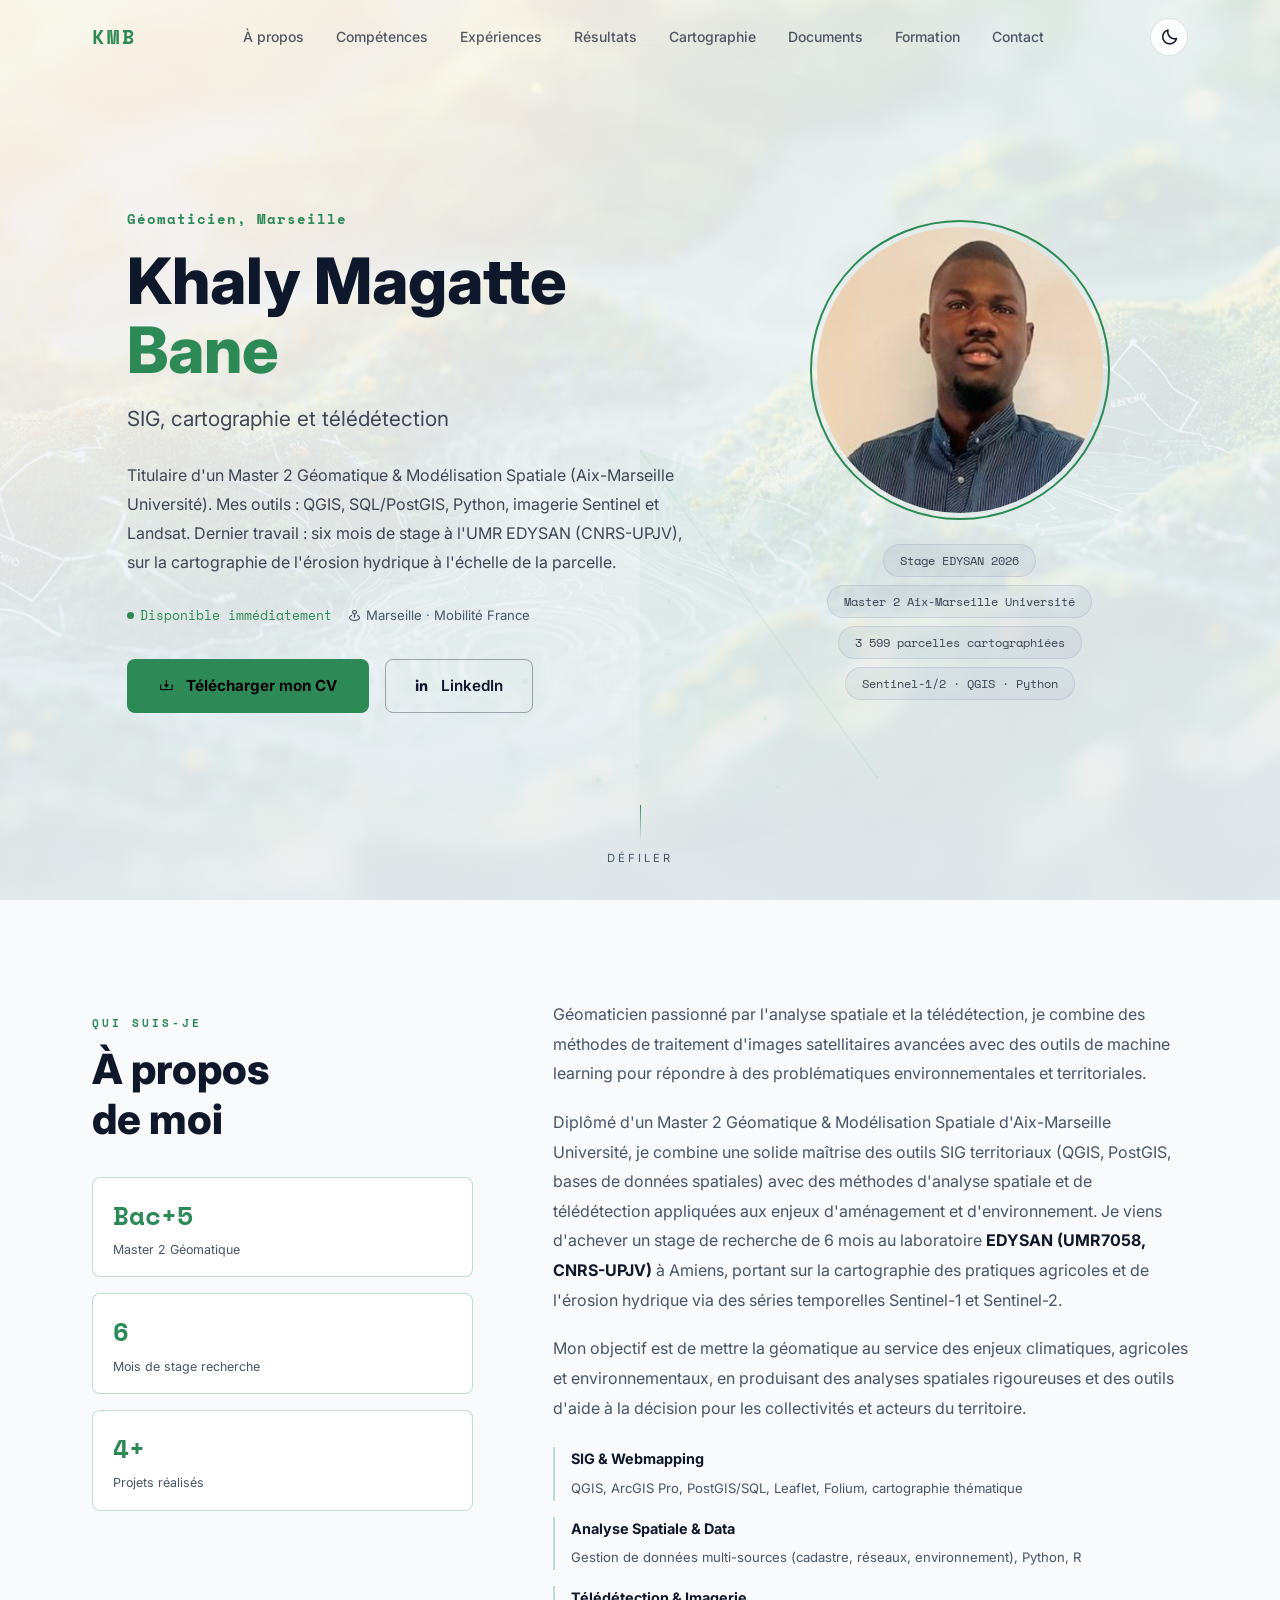
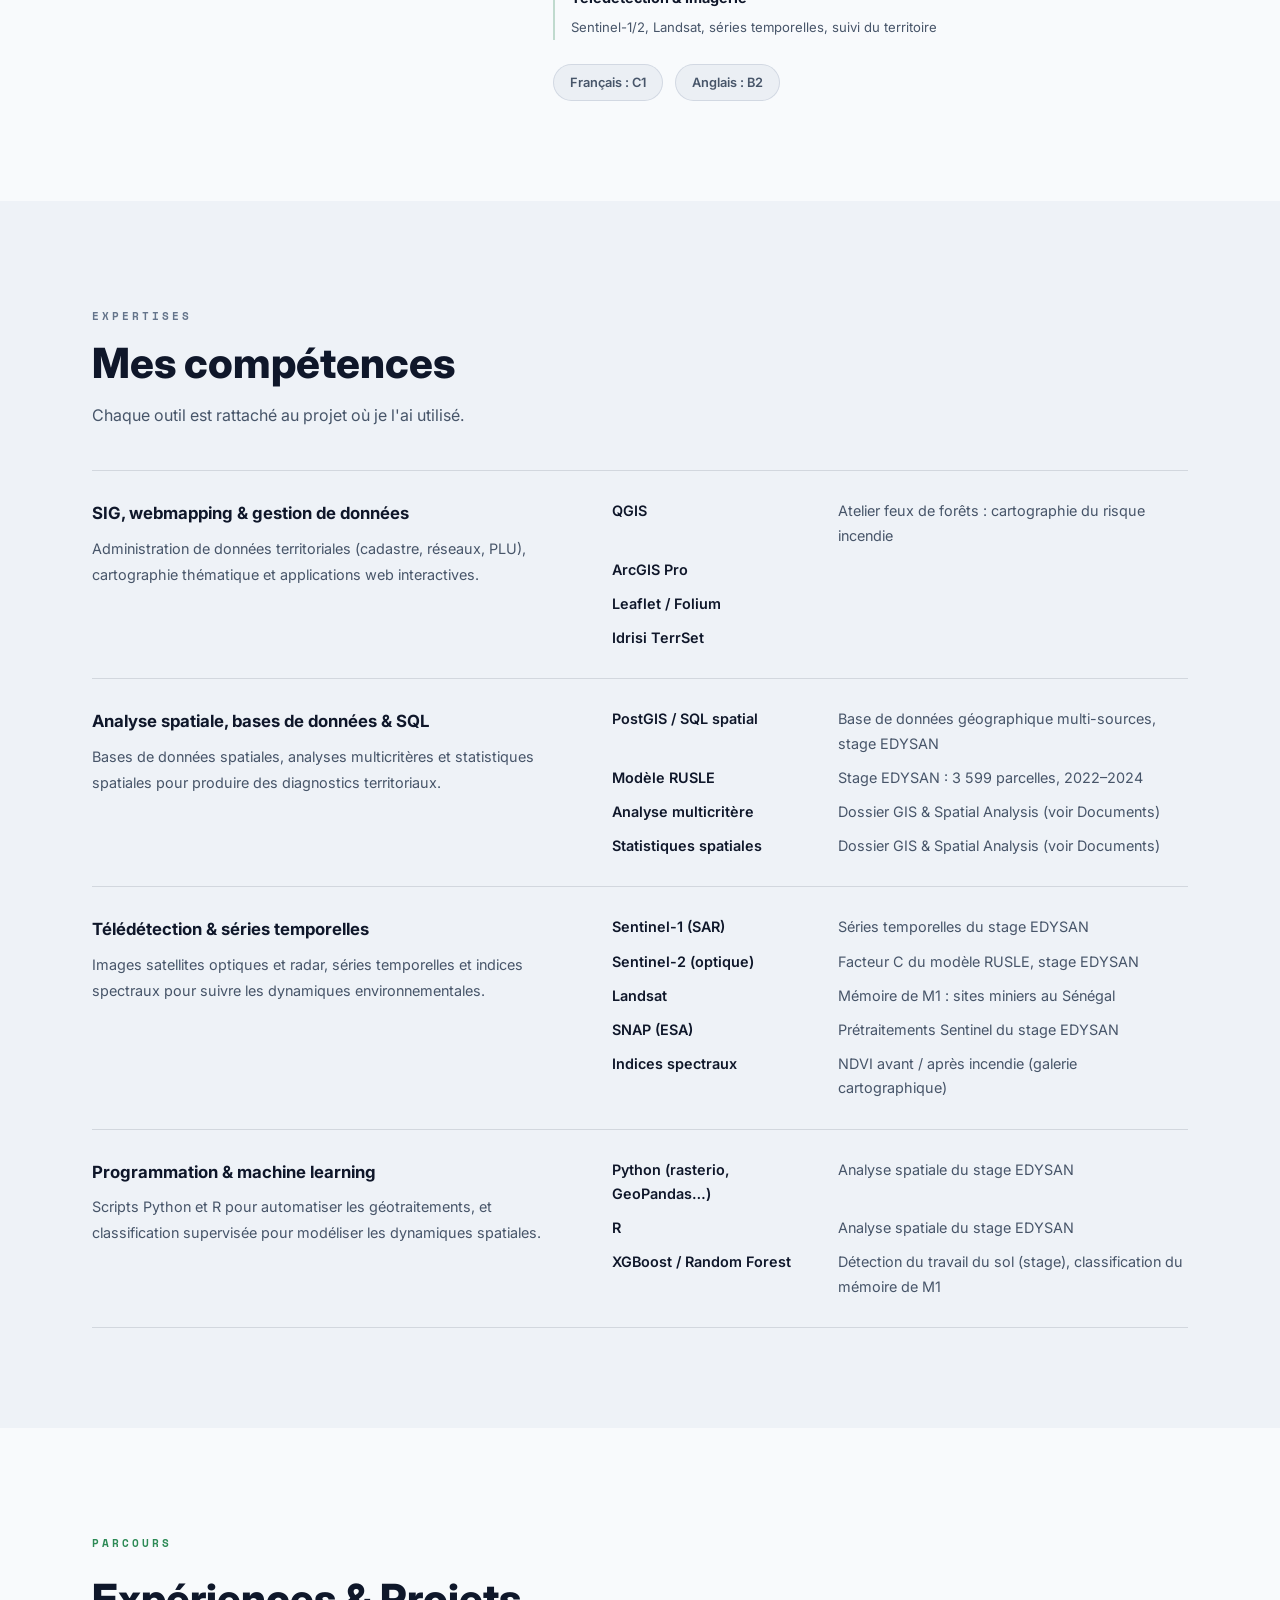
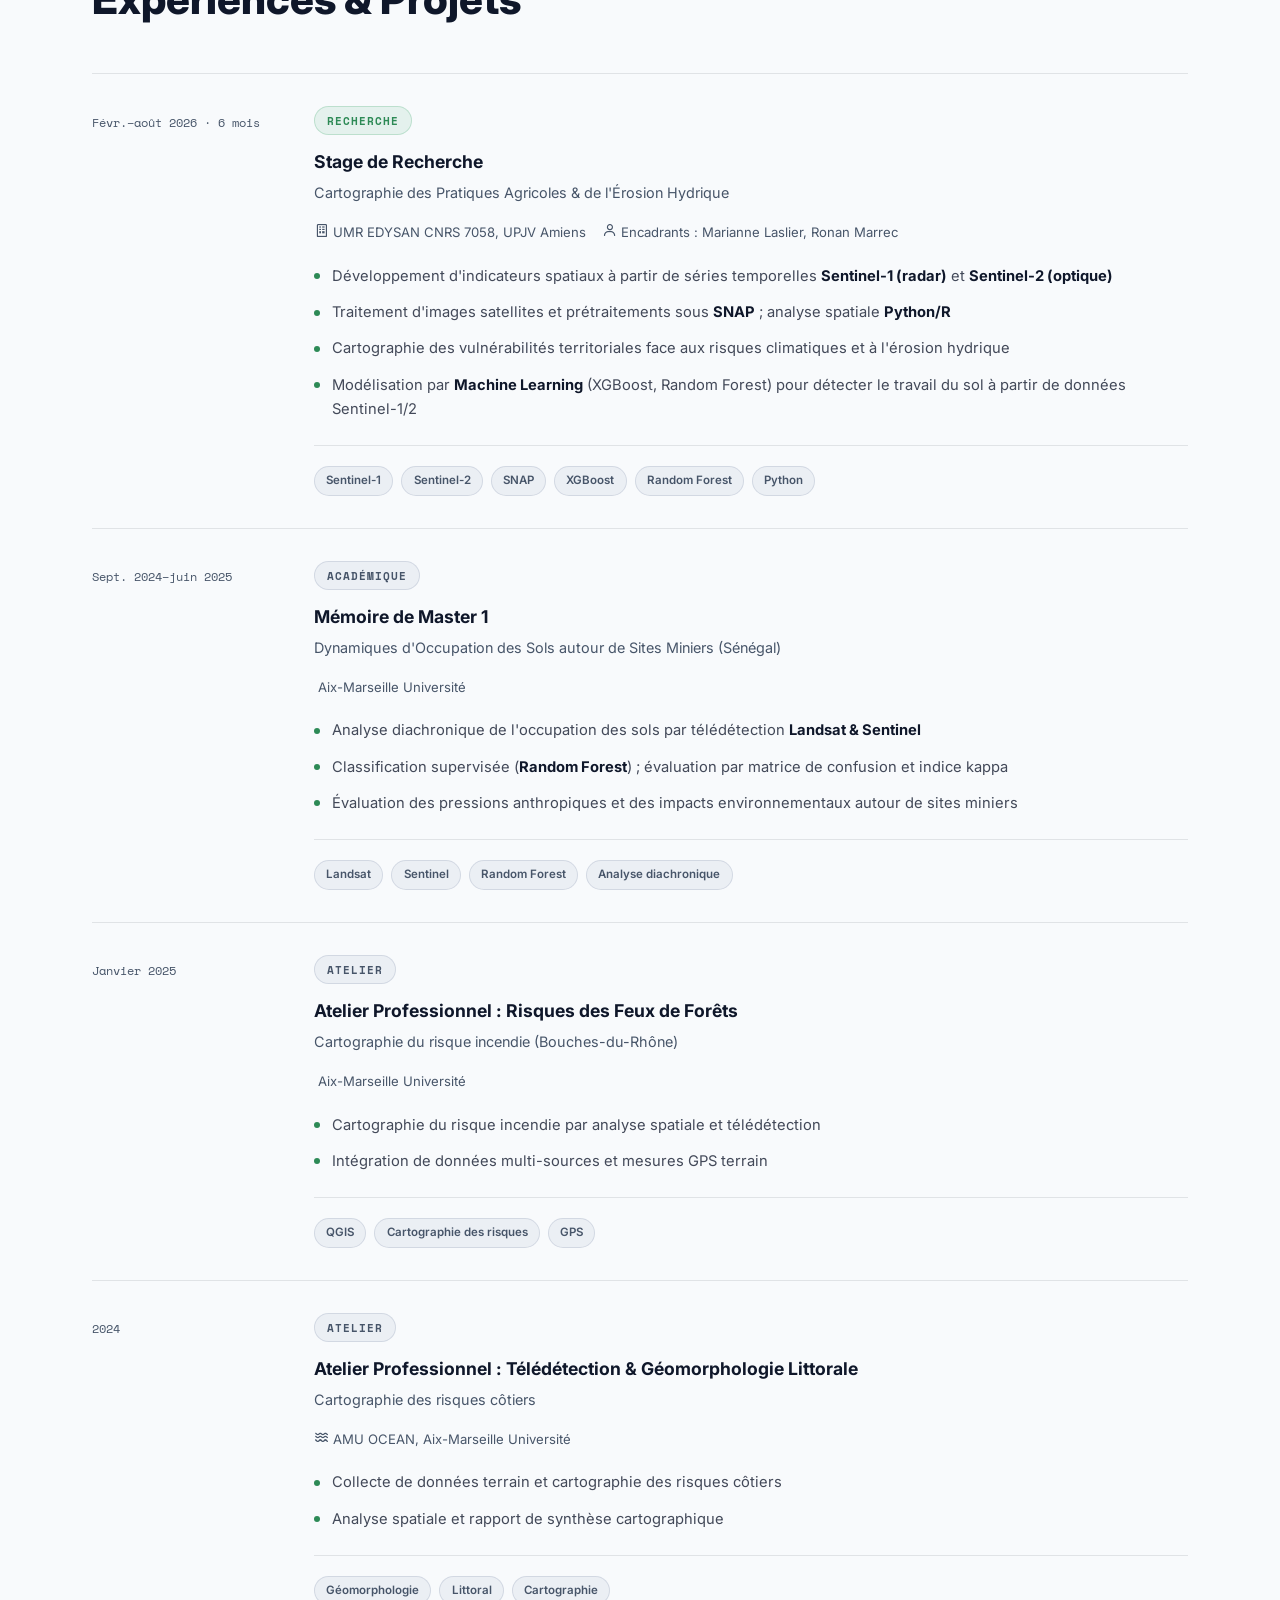
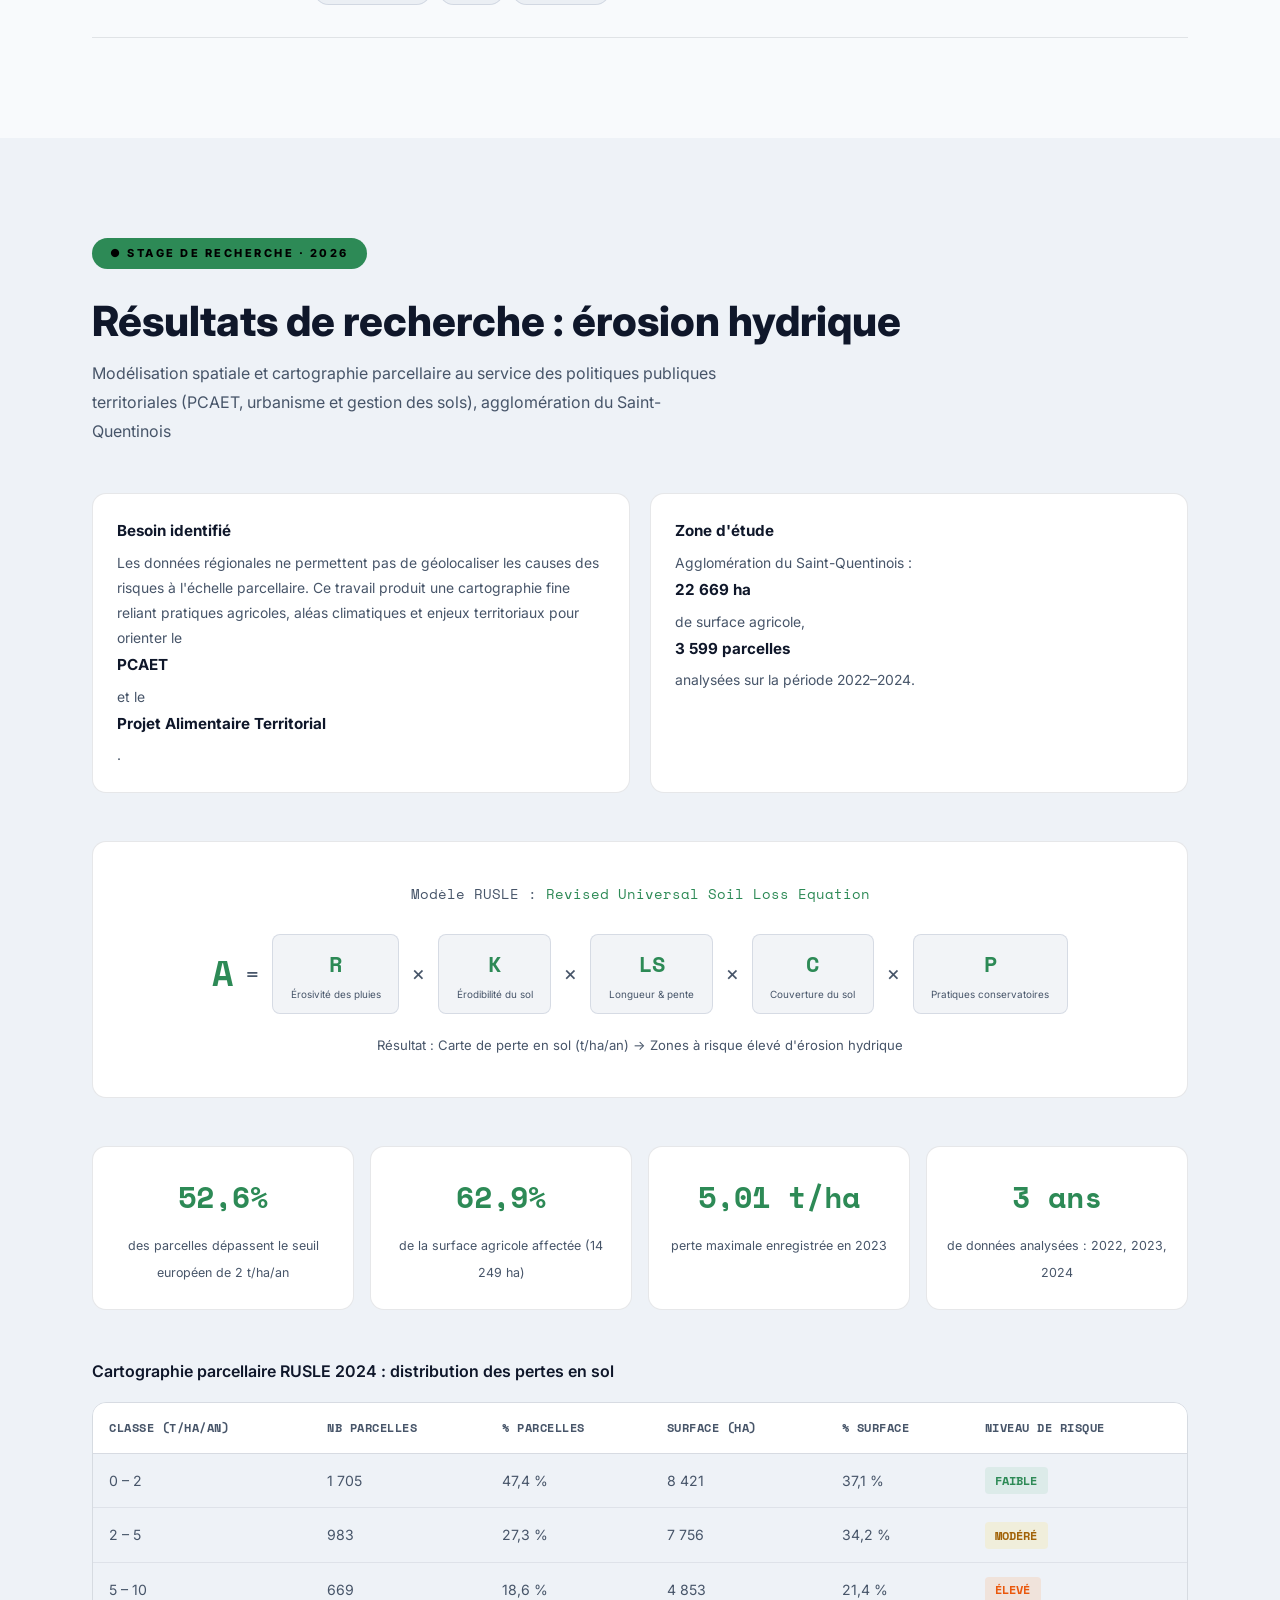
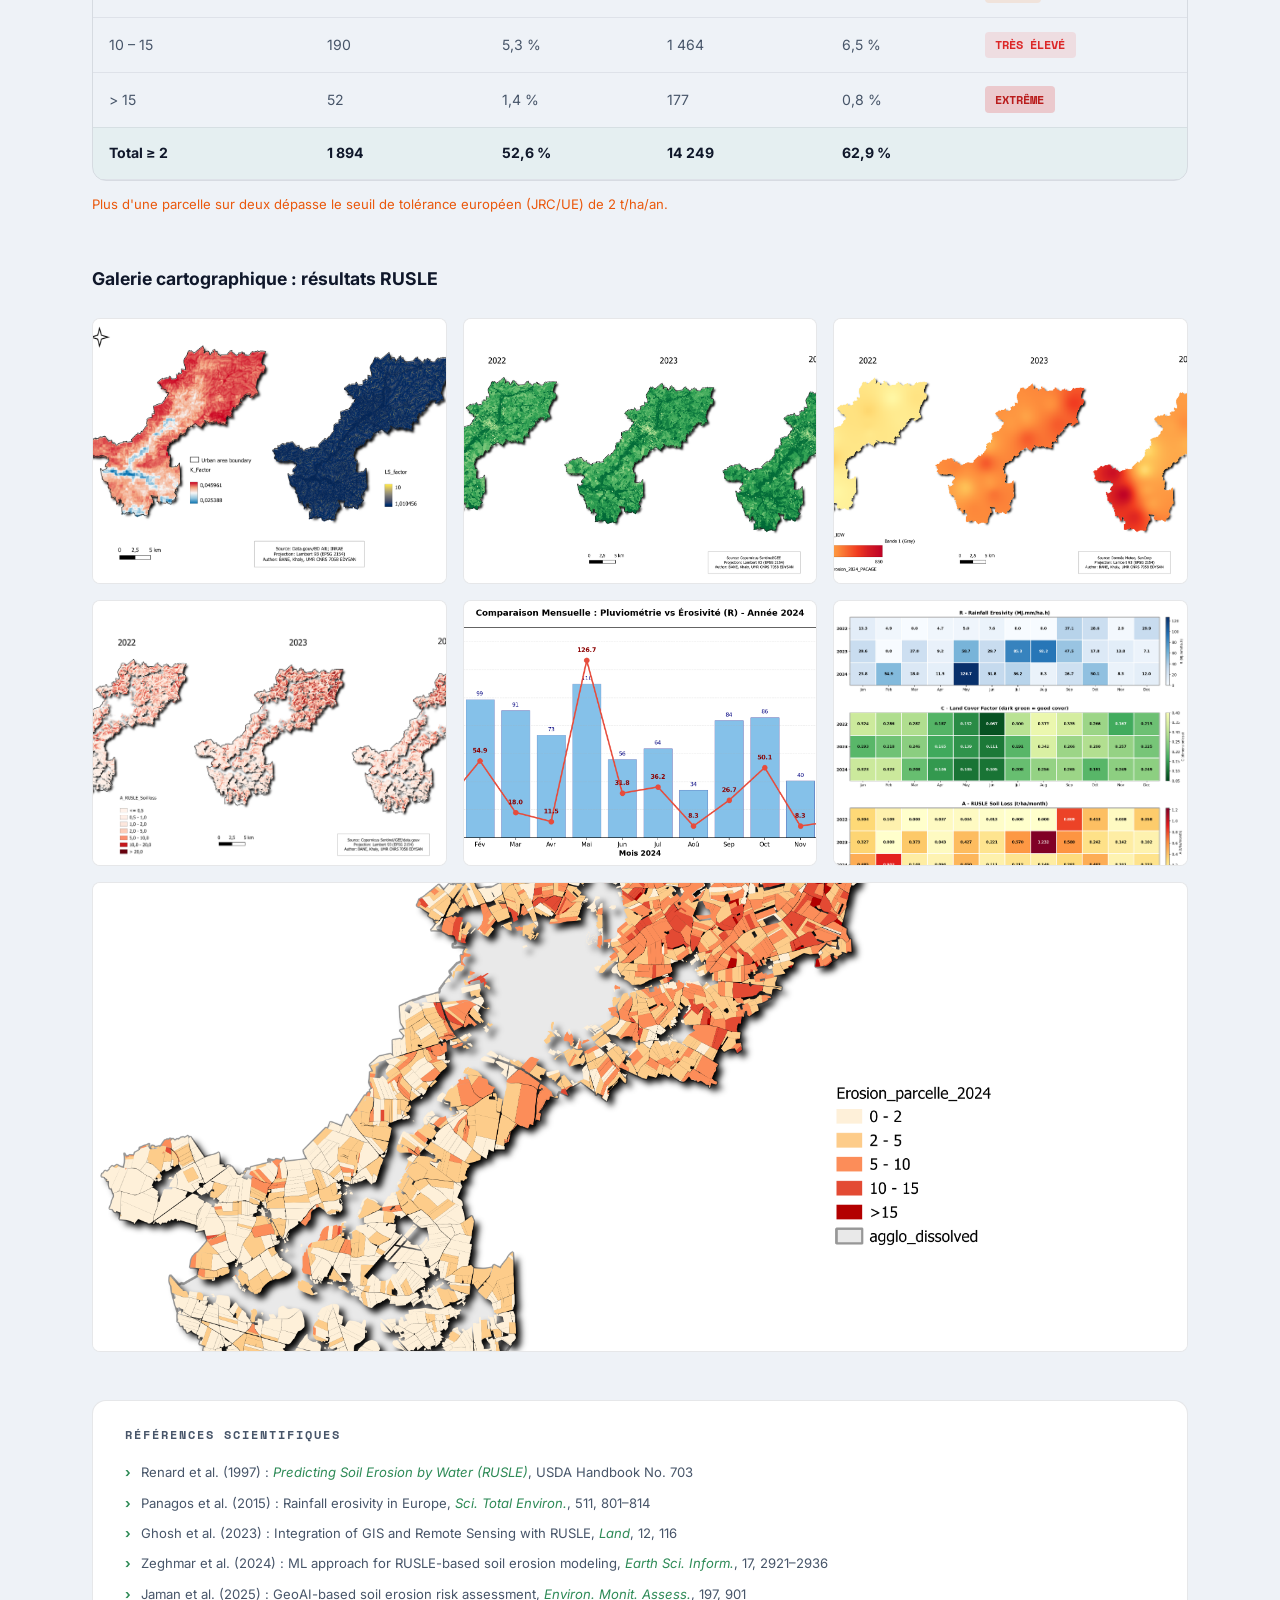
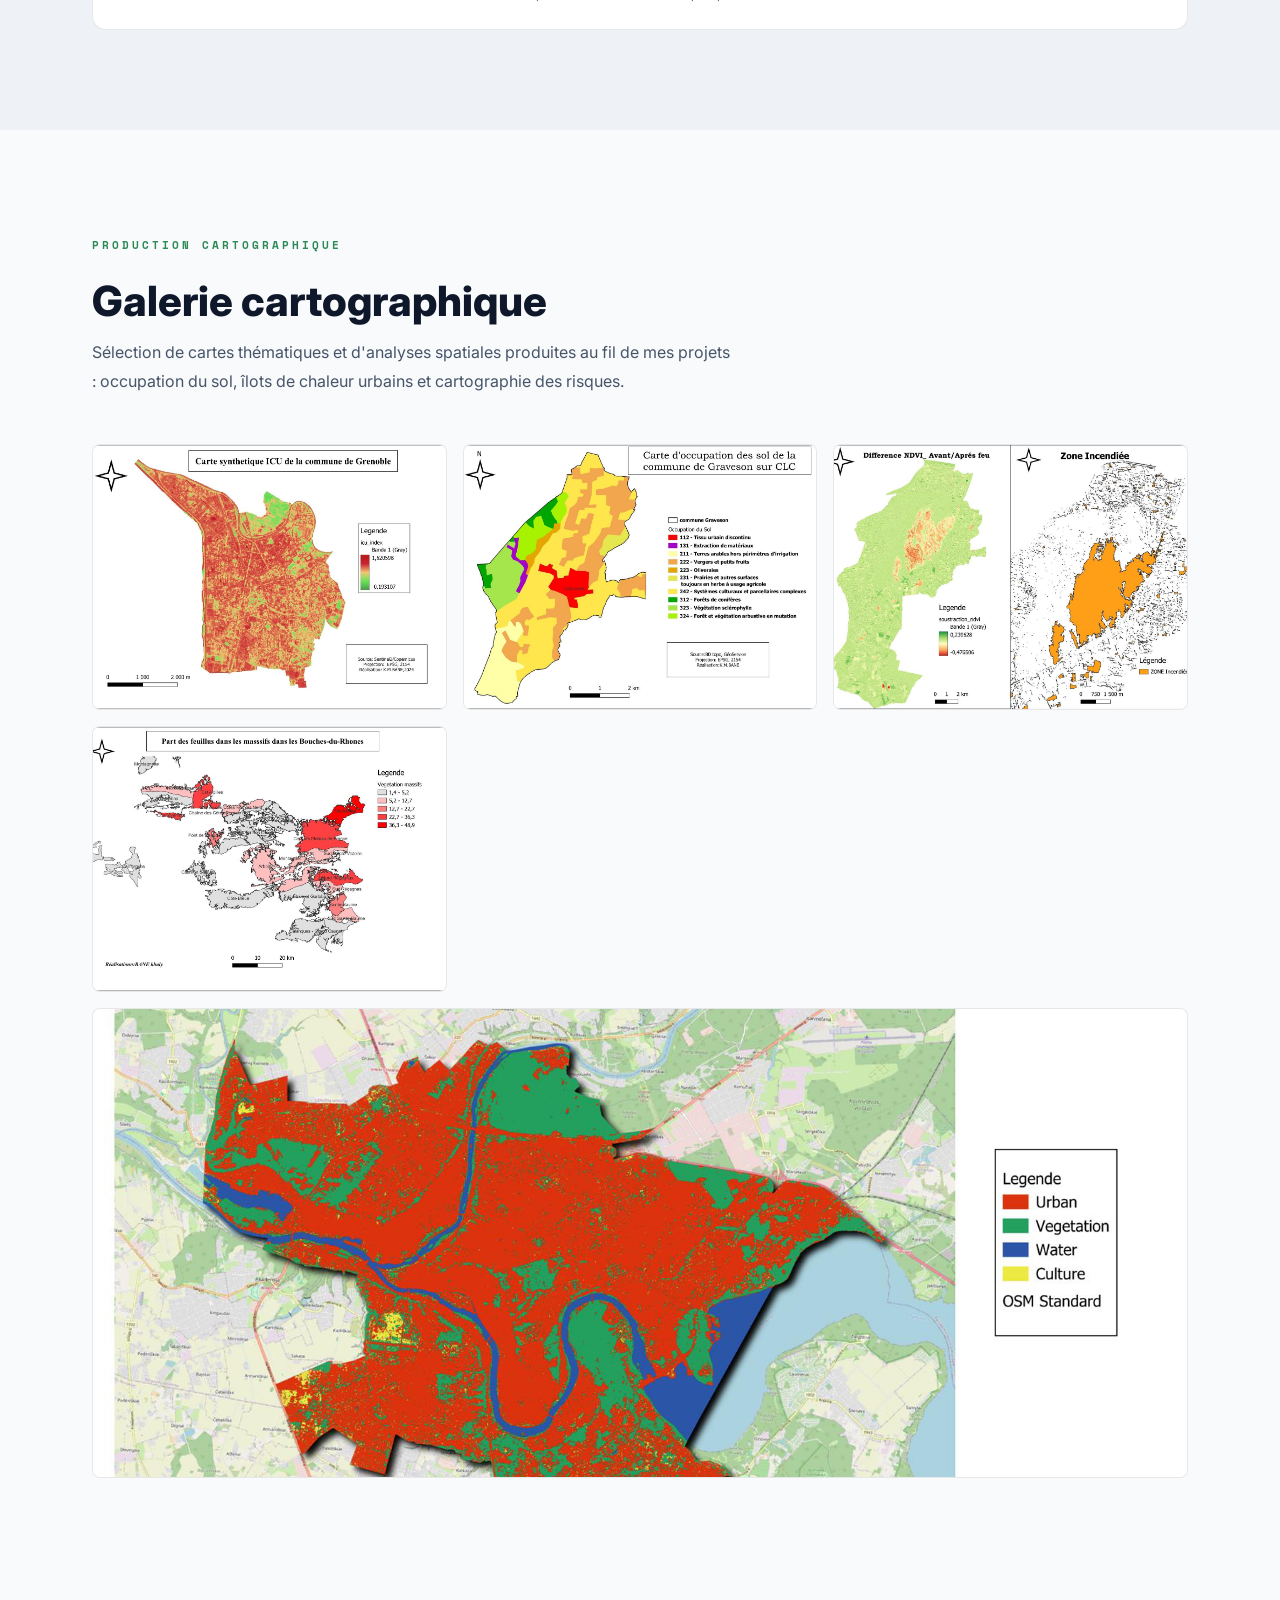
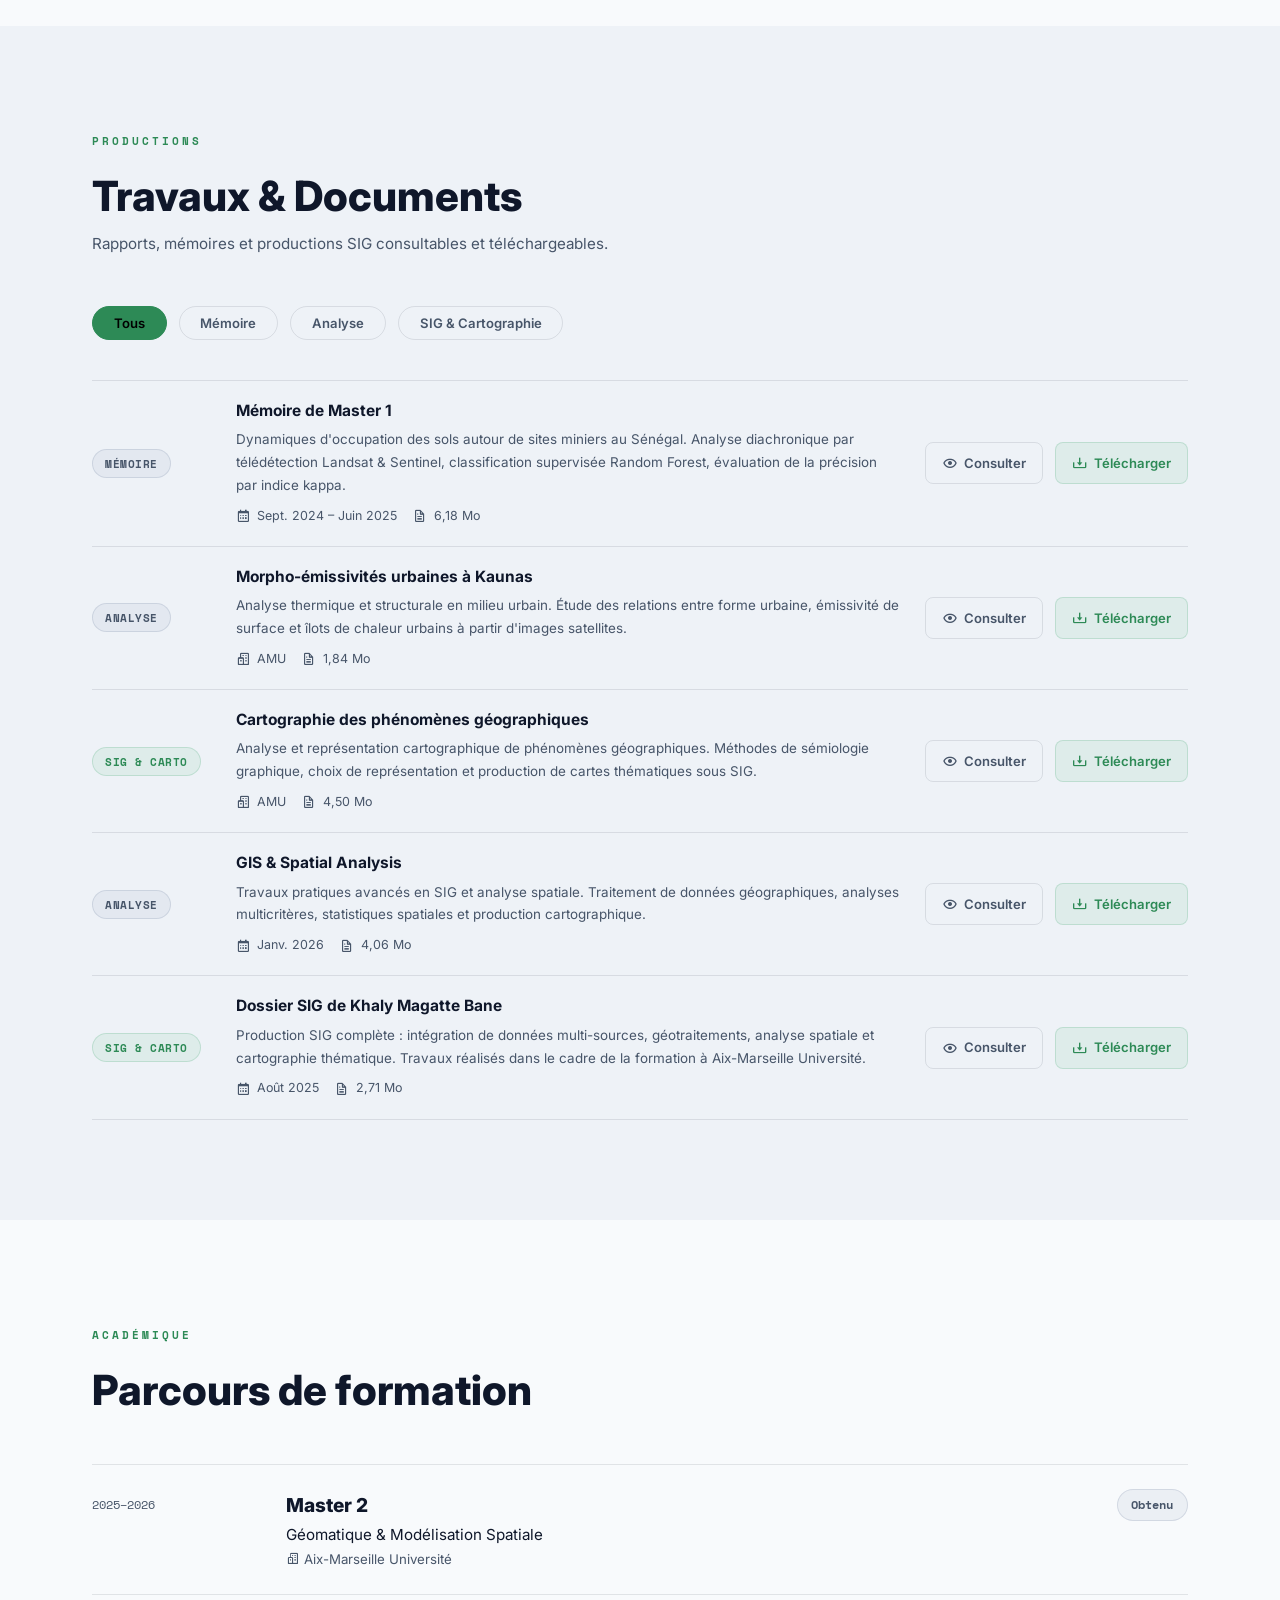
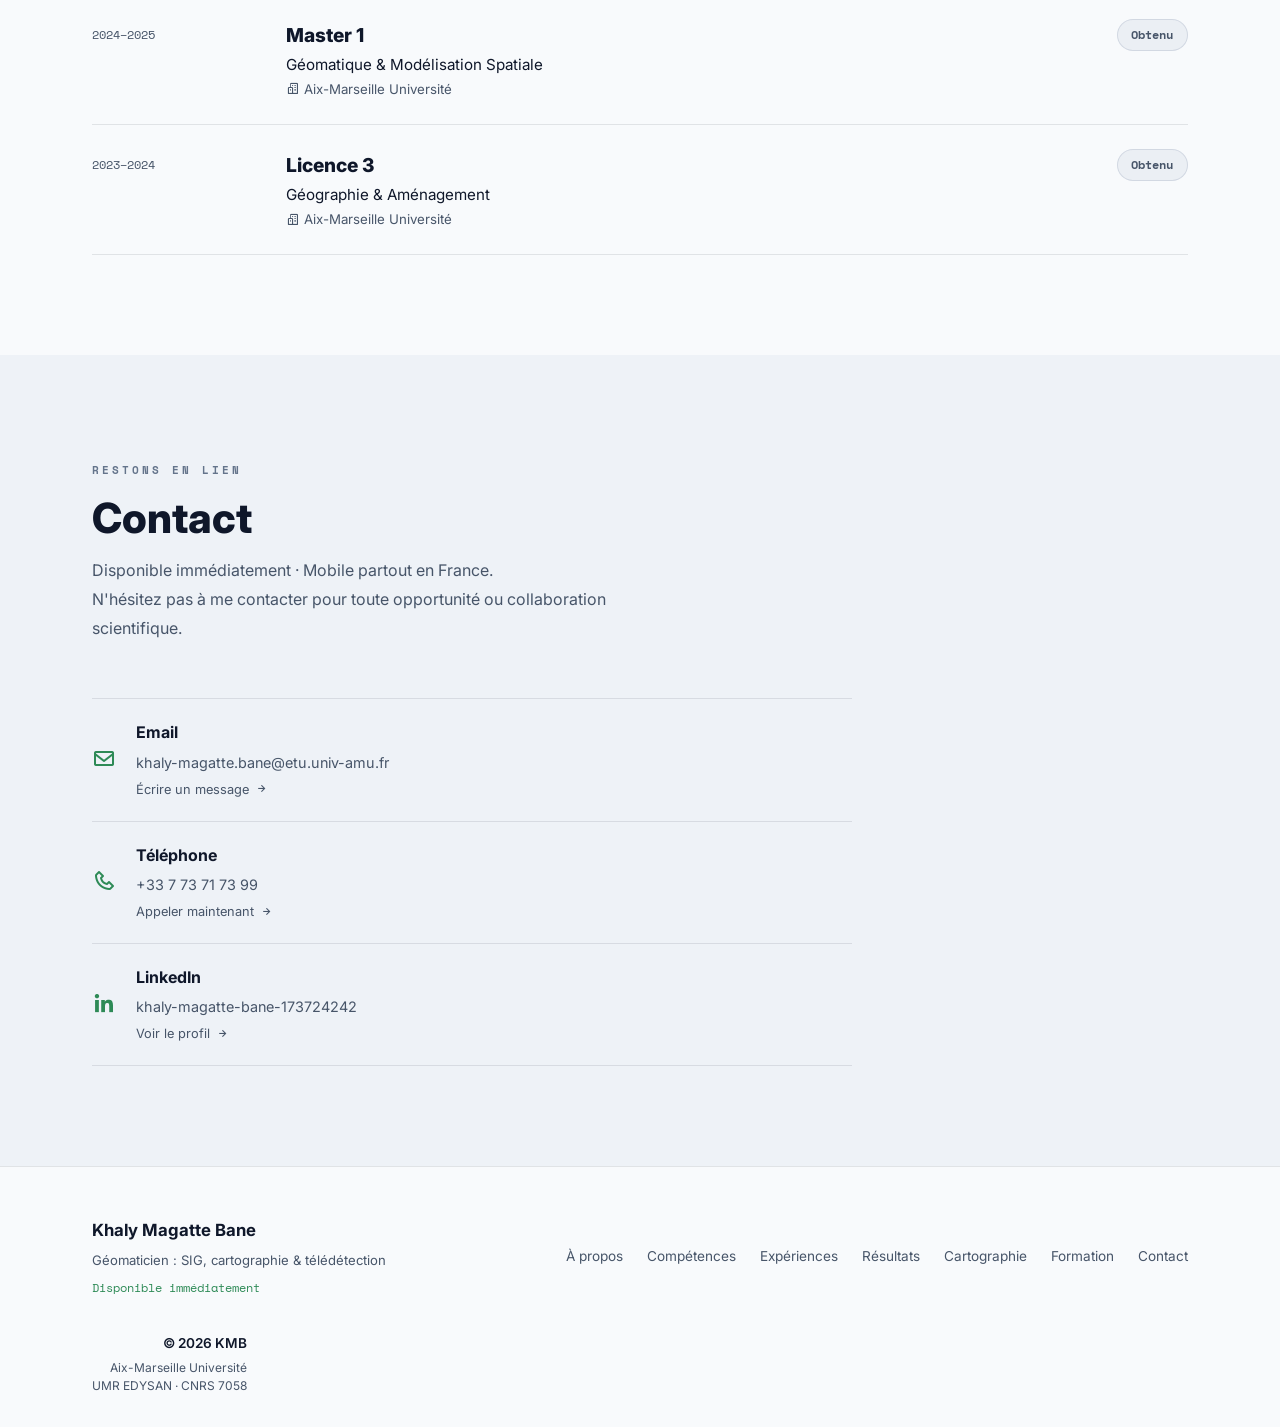
==== commit 82849f7b: "Refonte du style : palette sobre, listes, hero simplifié, textes et correctif mobile" ====
--- a/index.html
+++ b/index.html
@@ -3,8 +3,8 @@
 <head>
   <meta charset="UTF-8" />
   <meta name="viewport" content="width=device-width, initial-scale=1.0" />
-  <meta name="description" content="Portfolio de Khaly Magatte Bane — Géomaticien & Technicien SIG. Administration SIG (QGIS, PostGIS/SQL), webmapping, cartographie thématique et télédétection au service des collectivités territoriales." />
-  <title>Khaly Magatte Bane — Géomaticien &amp; Technicien SIG / Télédétection</title>
+  <meta name="description" content="Portfolio de Khaly Magatte Bane : Géomaticien & Technicien SIG. Administration SIG (QGIS, PostGIS/SQL), webmapping, cartographie thématique et télédétection au service des collectivités territoriales." />
+  <title>Khaly Magatte Bane, Géomaticien &amp; Technicien SIG / Télédétection</title>
   <script>
     (function () {
       var t;
@@ -50,11 +50,11 @@
     <canvas id="radarCanvas"></canvas>
     <div class="hero-inner boxed">
       <div class="hero-content">
-        <p class="hero-label">JE SUIS</p>
-        <h1 class="hero-title">KHALY MAGATTE<br><span class="hero-name-accent">BANE</span></h1>
-        <p class="hero-subtitle">Géomaticien — SIG, Cartographie &amp; Télédétection</p>
+        <p class="hero-label">Géomaticien, Marseille</p>
+        <h1 class="hero-title">Khaly Magatte<br><span class="hero-name-accent">Bane</span></h1>
+        <p class="hero-subtitle">SIG, cartographie et télédétection</p>
         <p class="hero-description">
-          Titulaire d'un Master 2 Géomatique &amp; Modélisation Spatiale (Aix-Marseille Université). Spécialisé en administration SIG (QGIS, SQL/PostGIS), webmapping, cartographie thématique et traitement d'imagerie satellitaire (Sentinel-1/2, Landsat). Passionné par l'aménagement du territoire et la gestion des données géospatiales au service des collectivités locales.
+          Titulaire d'un Master 2 Géomatique &amp; Modélisation Spatiale (Aix-Marseille Université). Mes outils : QGIS, SQL/PostGIS, Python, imagerie Sentinel et Landsat. Dernier travail : six mois de stage à l'UMR EDYSAN (CNRS-UPJV), sur la cartographie de l'érosion hydrique à l'échelle de la parcelle.
         </p>
         <div class="hero-badge-row">
           <span class="hero-avail"><span class="hero-dot"></span>Disponible immédiatement</span>
@@ -71,13 +71,13 @@
       </div>
       <div class="hero-visual">
         <div class="hero-img-ring">
-          <img src="assets/img/profil.jpg" alt="Khaly Magatte Bane — Géomaticien" />
+          <img src="assets/img/profil.jpg" alt="Khaly Magatte Bane, géomaticien" />
         </div>
         <div class="hero-tags-float">
-          <span>QGIS · PostGIS/SQL</span>
-          <span>Webmapping &amp; Dashboards</span>
-          <span>Sentinel-1/2</span>
-          <span>Python · R</span>
+          <span>Stage EDYSAN 2026</span>
+          <span>Master 2 Aix-Marseille Université</span>
+          <span>3 599 parcelles cartographiées</span>
+          <span>Sentinel-1/2 · QGIS · Python</span>
         </div>
       </div>
     </div>
@@ -112,21 +112,18 @@
           </p>
           <div class="apropos-highlights">
             <div class="ahighlight">
-              <span class="ah-icon">🗺️</span>
               <div><strong>SIG &amp; Webmapping</strong><span>QGIS, ArcGIS Pro, PostGIS/SQL, Leaflet, Folium, cartographie thématique</span></div>
             </div>
             <div class="ahighlight">
-              <span class="ah-icon">📊</span>
               <div><strong>Analyse Spatiale &amp; Data</strong><span>Gestion de données multi-sources (cadastre, réseaux, environnement), Python, R</span></div>
             </div>
             <div class="ahighlight">
-              <span class="ah-icon">📡</span>
               <div><strong>Télédétection &amp; Imagerie</strong><span>Sentinel-1/2, Landsat, séries temporelles, suivi du territoire</span></div>
             </div>
           </div>
           <div class="apropos-langs">
-            <span class="lang-badge fr">🇫🇷 Français — C1</span>
-            <span class="lang-badge en">🇬🇧 Anglais — B2</span>
+            <span class="lang-badge fr">Français : C1</span>
+            <span class="lang-badge en">Anglais : B2</span>
           </div>
         </div>
       </div>
@@ -135,151 +132,67 @@
 
   <!-- ===== COMPÉTENCES ===== -->
   <section class="section section-competences" id="competences">
-    <div class="boxed text-center">
+    <div class="boxed">
       <span class="section-kicker section-kicker-light">EXPERTISES</span>
       <h2>Mes compétences</h2>
-      <p class="section-sub">Des outils et méthodes au service de l'analyse spatiale et environnementale.</p>
-
-      <div class="skills-cards-grid">
+      <p class="section-sub">Chaque outil est rattaché au projet où je l'ai utilisé.</p>
+
+      <div class="skills-list">
 
         <!-- 1 · SIG & WEBMAPPING -->
-        <div class="skill-card-v2">
-          <div class="skv2-img-wrap">
-            <img src="assets/img/sigweb.webp" alt="SIG et Webmapping" />
-            <div class="skv2-img-overlay"></div>
-          </div>
-          <div class="skv2-body">
-            <h3>SIG, Webmapping &amp; Gestion de Données</h3>
-            <p class="skv2-short">Administration de données territoriales (cadastre, réseaux, PLU), cartographie thématique et développement d'applications web interactives.</p>
-            <div class="skv2-more">
-              <p>Conception de cartes thématiques opérationnelles et interfaces de visualisation spatiale. Structuration des données (formats, SRS) et diffusion via outils webmapping pour des usages terrain et décisionnels.</p>
-            </div>
-            <button class="skill-toggle" type="button">En savoir plus…</button>
-          </div>
-          <div class="skv2-levels">
-            <div class="lvl-item">
-              <div class="lvl-head"><span>QGIS</span><span class="lvl-badge expert">Expert</span></div>
-              <div class="lvl-bar"><div class="lvl-fill" data-w="92"></div></div>
-            </div>
-            <div class="lvl-item">
-              <div class="lvl-head"><span>ArcGIS Pro</span><span class="lvl-badge avance">Avancé</span></div>
-              <div class="lvl-bar"><div class="lvl-fill" data-w="80"></div></div>
-            </div>
-            <div class="lvl-item">
-              <div class="lvl-head"><span>Leaflet / Folium</span><span class="lvl-badge intermediaire">Intermédiaire</span></div>
-              <div class="lvl-bar"><div class="lvl-fill" data-w="68"></div></div>
-            </div>
-            <div class="lvl-item">
-              <div class="lvl-head"><span>Idrisi TerrSet</span><span class="lvl-badge intermediaire">Intermédiaire</span></div>
-              <div class="lvl-bar"><div class="lvl-fill" data-w="65"></div></div>
-            </div>
-          </div>
+        <div class="skill-row">
+          <div class="skill-row-head">
+            <h3>SIG, webmapping &amp; gestion de données</h3>
+            <p>Administration de données territoriales (cadastre, réseaux, PLU), cartographie thématique et applications web interactives.</p>
+          </div>
+          <ul class="skill-tools">
+            <li><strong>QGIS</strong><span>Atelier feux de forêts : cartographie du risque incendie</span></li>
+            <li><strong>ArcGIS Pro</strong></li>
+            <li><strong>Leaflet / Folium</strong></li>
+            <li><strong>Idrisi TerrSet</strong></li>
+          </ul>
         </div>
 
         <!-- 2 · ANALYSE SPATIALE, BASES DE DONNÉES & SQL -->
-        <div class="skill-card-v2">
-          <div class="skv2-img-wrap">
-            <img src="assets/img/spatial-analyse.jpg" alt="Analyse spatiale et bases de données" />
-            <div class="skv2-img-overlay"></div>
-          </div>
-          <div class="skv2-body">
-            <h3>Analyse spatiale, Bases de Données &amp; SQL</h3>
-            <p class="skv2-short">Bases de données spatiales (PostGIS/SQL), analyses multicritères et statistiques spatiales pour produire des diagnostics territoriaux d'aide à la décision.</p>
-            <div class="skv2-more">
-              <p>Mobilisation de l'analyse multicritère, de la modélisation RUSLE, des statistiques spatiales et de la lecture croisée de phénomènes (érosion, occupation des sols, risques climatiques). Hypothèses et limites méthodologiques documentées.</p>
-            </div>
-            <button class="skill-toggle" type="button">En savoir plus…</button>
-          </div>
-          <div class="skv2-levels">
-            <div class="lvl-item">
-              <div class="lvl-head"><span>PostGIS / SQL spatial</span><span class="lvl-badge avance">Avancé</span></div>
-              <div class="lvl-bar"><div class="lvl-fill" data-w="78"></div></div>
-            </div>
-            <div class="lvl-item">
-              <div class="lvl-head"><span>Analyse multicritère</span><span class="lvl-badge avance">Avancé</span></div>
-              <div class="lvl-bar"><div class="lvl-fill" data-w="80"></div></div>
-            </div>
-            <div class="lvl-item">
-              <div class="lvl-head"><span>Modèle RUSLE</span><span class="lvl-badge expert">Expert</span></div>
-              <div class="lvl-bar"><div class="lvl-fill" data-w="92"></div></div>
-            </div>
-            <div class="lvl-item">
-              <div class="lvl-head"><span>Statistiques spatiales</span><span class="lvl-badge avance">Avancé</span></div>
-              <div class="lvl-bar"><div class="lvl-fill" data-w="78"></div></div>
-            </div>
-          </div>
+        <div class="skill-row">
+          <div class="skill-row-head">
+            <h3>Analyse spatiale, bases de données &amp; SQL</h3>
+            <p>Bases de données spatiales, analyses multicritères et statistiques spatiales pour produire des diagnostics territoriaux.</p>
+          </div>
+          <ul class="skill-tools">
+            <li><strong>PostGIS / SQL spatial</strong><span>Base de données géographique multi-sources, stage EDYSAN</span></li>
+            <li><strong>Modèle RUSLE</strong><span>Stage EDYSAN : 3 599 parcelles, 2022–2024</span></li>
+            <li><strong>Analyse multicritère</strong><span>Dossier GIS &amp; Spatial Analysis (voir Documents)</span></li>
+            <li><strong>Statistiques spatiales</strong><span>Dossier GIS &amp; Spatial Analysis (voir Documents)</span></li>
+          </ul>
         </div>
 
         <!-- 3 · TÉLÉDÉTECTION -->
-        <div class="skill-card-v2">
-          <div class="skv2-img-wrap">
-            <img src="assets/img/teledetection.jpg" alt="Télédétection" />
-            <div class="skv2-img-overlay"></div>
-          </div>
-          <div class="skv2-body">
-            <h3>Télédétection &amp; Séries temporelles</h3>
-            <p class="skv2-short">Images satellites optiques et radar, séries temporelles, indices spectraux pour l'analyse des dynamiques environnementales.</p>
-            <div class="skv2-more">
-              <p>Traitement de séries temporelles Sentinel-1 (SAR) et Sentinel-2 (optique) : prétraitements sous SNAP, calcul d'indices (NDVI, NDWI, BSI), détection de changements, suivi phénologique et classification d'occupation du sol.</p>
-            </div>
-            <button class="skill-toggle" type="button">En savoir plus…</button>
-          </div>
-          <div class="skv2-levels">
-            <div class="lvl-item">
-              <div class="lvl-head"><span>Sentinel-1 / SAR</span><span class="lvl-badge expert">Expert</span></div>
-              <div class="lvl-bar"><div class="lvl-fill" data-w="90"></div></div>
-            </div>
-            <div class="lvl-item">
-              <div class="lvl-head"><span>Sentinel-2 / Optique</span><span class="lvl-badge expert">Expert</span></div>
-              <div class="lvl-bar"><div class="lvl-fill" data-w="88"></div></div>
-            </div>
-            <div class="lvl-item">
-              <div class="lvl-head"><span>Landsat</span><span class="lvl-badge avance">Avancé</span></div>
-              <div class="lvl-bar"><div class="lvl-fill" data-w="80"></div></div>
-            </div>
-            <div class="lvl-item">
-              <div class="lvl-head"><span>SNAP (ESA)</span><span class="lvl-badge avance">Avancé</span></div>
-              <div class="lvl-bar"><div class="lvl-fill" data-w="82"></div></div>
-            </div>
-            <div class="lvl-item">
-              <div class="lvl-head"><span>Indices spectraux</span><span class="lvl-badge expert">Expert</span></div>
-              <div class="lvl-bar"><div class="lvl-fill" data-w="85"></div></div>
-            </div>
-          </div>
+        <div class="skill-row">
+          <div class="skill-row-head">
+            <h3>Télédétection &amp; séries temporelles</h3>
+            <p>Images satellites optiques et radar, séries temporelles et indices spectraux pour suivre les dynamiques environnementales.</p>
+          </div>
+          <ul class="skill-tools">
+            <li><strong>Sentinel-1 (SAR)</strong><span>Séries temporelles du stage EDYSAN</span></li>
+            <li><strong>Sentinel-2 (optique)</strong><span>Facteur C du modèle RUSLE, stage EDYSAN</span></li>
+            <li><strong>Landsat</strong><span>Mémoire de M1 : sites miniers au Sénégal</span></li>
+            <li><strong>SNAP (ESA)</strong><span>Prétraitements Sentinel du stage EDYSAN</span></li>
+            <li><strong>Indices spectraux</strong><span>NDVI avant / après incendie (galerie cartographique)</span></li>
+          </ul>
         </div>
 
         <!-- 4 · PROGRAMMATION & ML -->
-        <div class="skill-card-v2">
-          <div class="skv2-img-wrap">
-            <img src="assets/img/icon python.webp" alt="Python et Machine Learning" />
-            <div class="skv2-img-overlay"></div>
-          </div>
-          <div class="skv2-body">
-            <h3>Programmation &amp; Machine Learning</h3>
-            <p class="skv2-short">Scripts et pipelines Python/R pour automatiser les géotraitements et modéliser les dynamiques spatiales par apprentissage automatique.</p>
-            <div class="skv2-more">
-              <p>Classification supervisée (Random Forest, XGBoost) pour détecter le travail du sol, cartographier l'occupation des terres et évaluer les risques. Chaînes de traitement reproductibles et documentées.</p>
-            </div>
-            <button class="skill-toggle" type="button">En savoir plus…</button>
-          </div>
-          <div class="skv2-levels">
-            <div class="lvl-item">
-              <div class="lvl-head"><span>Python (rasterio, GeoPandas…)</span><span class="lvl-badge expert">Expert</span></div>
-              <div class="lvl-bar"><div class="lvl-fill" data-w="88"></div></div>
-            </div>
-            <div class="lvl-item">
-              <div class="lvl-head"><span>R</span><span class="lvl-badge avance">Avancé</span></div>
-              <div class="lvl-bar"><div class="lvl-fill" data-w="75"></div></div>
-            </div>
-            <div class="lvl-item">
-              <div class="lvl-head"><span>XGBoost / Random Forest</span><span class="lvl-badge avance">Avancé</span></div>
-              <div class="lvl-bar"><div class="lvl-fill" data-w="82"></div></div>
-            </div>
-            <div class="lvl-item">
-              <div class="lvl-head"><span>SQL</span><span class="lvl-badge intermediaire">Intermédiaire</span></div>
-              <div class="lvl-bar"><div class="lvl-fill" data-w="65"></div></div>
-            </div>
-          </div>
+        <div class="skill-row">
+          <div class="skill-row-head">
+            <h3>Programmation &amp; machine learning</h3>
+            <p>Scripts Python et R pour automatiser les géotraitements, et classification supervisée pour modéliser les dynamiques spatiales.</p>
+          </div>
+          <ul class="skill-tools">
+            <li><strong>Python (rasterio, GeoPandas…)</strong><span>Analyse spatiale du stage EDYSAN</span></li>
+            <li><strong>R</strong><span>Analyse spatiale du stage EDYSAN</span></li>
+            <li><strong>XGBoost / Random Forest</strong><span>Détection du travail du sol (stage), classification du mémoire de M1</span></li>
+          </ul>
         </div>
 
       </div>
@@ -297,7 +210,7 @@
 
         <div class="timeline-item">
           <div class="timeline-dot"></div>
-          <div class="timeline-date">Févr. — Août 2026 · 6 mois</div>
+          <div class="timeline-date">Févr.–août 2026 · 6 mois</div>
           <div class="timeline-card">
             <span class="tcard-badge research">Recherche</span>
             <h3>Stage de Recherche</h3>
@@ -318,7 +231,7 @@
 
         <div class="timeline-item">
           <div class="timeline-dot"></div>
-          <div class="timeline-date">Sept. 2024 — Juin 2025</div>
+          <div class="timeline-date">Sept. 2024–juin 2025</div>
           <div class="timeline-card">
             <span class="tcard-badge academic">Académique</span>
             <h3>Mémoire de Master 1</h3>
@@ -340,7 +253,7 @@
           <div class="timeline-date">Janvier 2025</div>
           <div class="timeline-card">
             <span class="tcard-badge workshop">Atelier</span>
-            <h3>Atelier Professionnel — Risques des Feux de Forêts</h3>
+            <h3>Atelier Professionnel : Risques des Feux de Forêts</h3>
             <h4>Cartographie du risque incendie (Bouches-du-Rhône)</h4>
             <div class="tcard-org">
               <span><i class="bx bx-graduation"></i> Aix-Marseille Université</span>
@@ -358,10 +271,10 @@
           <div class="timeline-date">2024</div>
           <div class="timeline-card">
             <span class="tcard-badge workshop">Atelier</span>
-            <h3>Atelier Professionnel — Télédétection &amp; Géomorphologie Littorale</h3>
+            <h3>Atelier Professionnel : Télédétection &amp; Géomorphologie Littorale</h3>
             <h4>Cartographie des risques côtiers</h4>
             <div class="tcard-org">
-              <span><i class="bx bx-water"></i> AMU OCEAN — Aix-Marseille Université</span>
+              <span><i class="bx bx-water"></i> AMU OCEAN, Aix-Marseille Université</span>
             </div>
             <ul class="stage-missions-list">
               <li><span class="stage-bullet"></span>Collecte de données terrain et cartographie des risques côtiers</li>
@@ -378,31 +291,29 @@
   <!-- ===== RÉSULTATS DE RECHERCHE ===== -->
   <section class="section section-results" id="results">
     <div class="boxed">
-      <div class="exp-header text-center">
+      <div class="exp-header">
         <span class="section-kicker-pill">&#x25CF;&nbsp;STAGE DE RECHERCHE · 2026</span>
-        <h2>Résultats de recherche — Érosion hydrique</h2>
-        <p class="section-sub">Modélisation spatiale et cartographie parcellaire au service des politiques publiques territoriales (PCAET, urbanisme et gestion des sols) — agglomération du Saint-Quentinois</p>
+        <h2>Résultats de recherche : érosion hydrique</h2>
+        <p class="section-sub">Modélisation spatiale et cartographie parcellaire au service des politiques publiques territoriales (PCAET, urbanisme et gestion des sols), agglomération du Saint-Quentinois</p>
       </div>
 
       <div class="results-context">
         <div class="context-card">
-          <span class="ctx-icon">🎯</span>
           <div>
             <strong>Besoin identifié</strong>
             <p>Les données régionales ne permettent pas de géolocaliser les causes des risques à l'échelle parcellaire. Ce travail produit une cartographie fine reliant pratiques agricoles, aléas climatiques et enjeux territoriaux pour orienter le <strong>PCAET</strong> et le <strong>Projet Alimentaire Territorial</strong>.</p>
           </div>
         </div>
         <div class="context-card">
-          <span class="ctx-icon">📐</span>
           <div>
             <strong>Zone d'étude</strong>
-            <p>Agglomération du Saint-Quentinois — <strong>22 669 ha</strong> de surface agricole, <strong>3 599 parcelles</strong> analysées sur la période 2022–2024.</p>
+            <p>Agglomération du Saint-Quentinois : <strong>22 669 ha</strong> de surface agricole, <strong>3 599 parcelles</strong> analysées sur la période 2022–2024.</p>
           </div>
         </div>
       </div>
 
       <div class="rusle-block">
-        <div class="rusle-title">Modèle RUSLE — <em>Revised Universal Soil Loss Equation</em></div>
+        <div class="rusle-title">Modèle RUSLE : <em>Revised Universal Soil Loss Equation</em></div>
         <div class="rusle-formula">
           <span class="rusle-A">A</span>
           <span class="rusle-eq">=</span>
@@ -427,7 +338,7 @@
       </div>
 
       <div class="results-table-wrap">
-        <h3 class="table-title">Cartographie parcellaire RUSLE 2024 — Distribution des pertes en sol</h3>
+        <h3 class="table-title">Cartographie parcellaire RUSLE 2024 : distribution des pertes en sol</h3>
         <div class="table-scroll">
           <table class="results-table">
             <thead>
@@ -439,32 +350,32 @@
               <tr><td>5 – 10</td><td>669</td><td>18,6 %</td><td>4 853</td><td>21,4 %</td><td><span class="risk-badge high">Élevé</span></td></tr>
               <tr><td>10 – 15</td><td>190</td><td>5,3 %</td><td>1 464</td><td>6,5 %</td><td><span class="risk-badge very-high">Très élevé</span></td></tr>
               <tr><td>&gt; 15</td><td>52</td><td>1,4 %</td><td>177</td><td>0,8 %</td><td><span class="risk-badge extreme">Extrême</span></td></tr>
-              <tr class="risk-total"><td><strong>Total ≥ 2</strong></td><td><strong>1 894</strong></td><td><strong>52,6 %</strong></td><td><strong>14 249</strong></td><td><strong>62,9 %</strong></td><td>—</td></tr>
+              <tr class="risk-total"><td><strong>Total ≥ 2</strong></td><td><strong>1 894</strong></td><td><strong>52,6 %</strong></td><td><strong>14 249</strong></td><td><strong>62,9 %</strong></td><td></td></tr>
             </tbody>
           </table>
         </div>
-        <p class="table-note">⚠ Plus d'une parcelle sur deux dépasse le seuil de tolérance européen (JRC/UE) de 2 t/ha/an.</p>
-      </div>
-
-      <h3 class="gallery-title">Galerie cartographique — Résultats RUSLE</h3>
+        <p class="table-note">Plus d'une parcelle sur deux dépasse le seuil de tolérance européen (JRC/UE) de 2 t/ha/an.</p>
+      </div>
+
+      <h3 class="gallery-title">Galerie cartographique : résultats RUSLE</h3>
       <div class="gallery-grid">
-        <div class="gallery-item" data-index="0" data-src="assets/erosion/image5.png" data-caption="Facteurs K (érodibilité) et LS (longueur × pente). Source : Data.gouv / BD Alti, INRAE. Auteur : Bane, Khaly — UMR CNRS 7058 EDYSAN.">
+        <div class="gallery-item" data-index="0" data-src="assets/erosion/image5.png" data-caption="Facteurs K (érodibilité) et LS (longueur × pente). Source : Data.gouv / BD Alti, INRAE. Auteur : Bane, Khaly (UMR CNRS 7058 EDYSAN).">
           <img src="assets/erosion/image5.png" alt="Facteurs K et LS" loading="lazy" />
           <div class="gallery-overlay"><span>Facteurs K &amp; LS</span></div>
         </div>
         <div class="gallery-item" data-index="1" data-src="assets/erosion/image6.png" data-caption="Distribution spatiale du facteur R (érosivité des pluies) 2022–2024. Données Météo-France.">
           <img src="assets/erosion/image6.png" alt="Facteur R" loading="lazy" />
-          <div class="gallery-overlay"><span>Facteur R — Érosivité (2022–2024)</span></div>
+          <div class="gallery-overlay"><span>Facteur R : érosivité (2022–2024)</span></div>
         </div>
         <div class="gallery-item" data-index="2" data-src="assets/erosion/image7.png" data-caption="Distribution spatiale du facteur C (couverture du sol) 2022–2024. Séries temporelles Sentinel-2.">
           <img src="assets/erosion/image7.png" alt="Facteur C" loading="lazy" />
-          <div class="gallery-overlay"><span>Facteur C — Couverture (2022–2024)</span></div>
-        </div>
-        <div class="gallery-item" data-index="3" data-src="assets/erosion/image8.png" data-caption="Perte en sol annuelle RUSLE — 2022 (2,62 t/ha/an), 2023 (5,01 t/ha/an), 2024 (4,36 t/ha/an). Lambert 93 (EPSG 2154).">
+          <div class="gallery-overlay"><span>Facteur C : couverture (2022–2024)</span></div>
+        </div>
+        <div class="gallery-item" data-index="3" data-src="assets/erosion/image8.png" data-caption="Perte en sol annuelle RUSLE : 2022 (2,62 t/ha/an), 2023 (5,01 t/ha/an), 2024 (4,36 t/ha/an). Lambert 93 (EPSG 2154).">
           <img src="assets/erosion/image8.png" alt="Perte annuelle RUSLE" loading="lazy" />
           <div class="gallery-overlay"><span>Perte en sol annuelle (2022–2024)</span></div>
         </div>
-        <div class="gallery-item" data-index="4" data-src="assets/erosion/image9.png" data-caption="Analyse de l'érosion à l'échelle saisonnière — variations intra-annuelles des facteurs RUSLE.">
+        <div class="gallery-item" data-index="4" data-src="assets/erosion/image9.png" data-caption="Analyse de l'érosion à l'échelle saisonnière : variations intra-annuelles des facteurs RUSLE.">
           <img src="assets/erosion/image9.png" alt="Analyse saisonnière" loading="lazy" />
           <div class="gallery-overlay"><span>Analyse saisonnière de l'érosion</span></div>
         </div>
@@ -472,20 +383,20 @@
           <img src="assets/erosion/image11.png" alt="Heatmap RUSLE" loading="lazy" />
           <div class="gallery-overlay"><span>Heatmap mensuelle RUSLE</span></div>
         </div>
-        <div class="gallery-item gallery-item-wide" data-index="6" data-src="assets/erosion/image12.png" data-caption="Cartographie parcellaire RUSLE 2024 — 3 599 parcelles, 22 669 ha. 52,6% dépassent 2 t/ha/an. Auteur : Bane, Khaly — UMR CNRS 7058 EDYSAN.">
+        <div class="gallery-item gallery-item-wide" data-index="6" data-src="assets/erosion/image12.png" data-caption="Cartographie parcellaire RUSLE 2024 : 3 599 parcelles, 22 669 ha. 52,6% dépassent 2 t/ha/an. Auteur : Bane, Khaly (UMR CNRS 7058 EDYSAN).">
           <img src="assets/erosion/image12.png" alt="Carte parcellaire RUSLE 2024" loading="lazy" />
-          <div class="gallery-overlay"><span>Carte parcellaire RUSLE 2024 — Résultat principal</span></div>
+          <div class="gallery-overlay"><span>Carte parcellaire RUSLE 2024 : résultat principal</span></div>
         </div>
       </div>
 
       <div class="refs-block">
         <h4>Références scientifiques</h4>
         <ul>
-          <li>Renard et al. (1997) — <em>Predicting Soil Erosion by Water (RUSLE)</em>, USDA Handbook No. 703</li>
-          <li>Panagos et al. (2015) — Rainfall erosivity in Europe, <em>Sci. Total Environ.</em>, 511, 801–814</li>
-          <li>Ghosh et al. (2023) — Integration of GIS and Remote Sensing with RUSLE, <em>Land</em>, 12, 116</li>
-          <li>Zeghmar et al. (2024) — ML approach for RUSLE-based soil erosion modeling, <em>Earth Sci. Inform.</em>, 17, 2921–2936</li>
-          <li>Jaman et al. (2025) — GeoAI-based soil erosion risk assessment, <em>Environ. Monit. Assess.</em>, 197, 901</li>
+          <li>Renard et al. (1997) : <em>Predicting Soil Erosion by Water (RUSLE)</em>, USDA Handbook No. 703</li>
+          <li>Panagos et al. (2015) : Rainfall erosivity in Europe, <em>Sci. Total Environ.</em>, 511, 801–814</li>
+          <li>Ghosh et al. (2023) : Integration of GIS and Remote Sensing with RUSLE, <em>Land</em>, 12, 116</li>
+          <li>Zeghmar et al. (2024) : ML approach for RUSLE-based soil erosion modeling, <em>Earth Sci. Inform.</em>, 17, 2921–2936</li>
+          <li>Jaman et al. (2025) : GeoAI-based soil erosion risk assessment, <em>Environ. Monit. Assess.</em>, 197, 901</li>
         </ul>
       </div>
     </div>
@@ -494,32 +405,32 @@
   <!-- ===== GALERIE CARTOGRAPHIQUE ===== -->
   <section class="section section-cartographie" id="cartographie">
     <div class="boxed">
-      <div class="exp-header text-center">
+      <div class="exp-header">
         <span class="section-kicker">PRODUCTION CARTOGRAPHIQUE</span>
         <h2>Galerie cartographique</h2>
-        <p class="section-sub">Sélection de cartes thématiques et d'analyses spatiales produites au fil de mes projets — occupation du sol, îlots de chaleur urbains et cartographie des risques.</p>
+        <p class="section-sub">Sélection de cartes thématiques et d'analyses spatiales produites au fil de mes projets : occupation du sol, îlots de chaleur urbains et cartographie des risques.</p>
       </div>
 
       <div class="gallery-grid">
-        <div class="gallery-item" data-src="assets/cartes/grenoble-icu-ilot-chaleur.png" data-caption="Carte synthétique de l'îlot de chaleur urbain (ICU) — commune de Grenoble. Indice ICU dérivé d'imagerie Sentinel-2 / Copernicus. Réalisation : K.M. Bane.">
-          <img src="assets/cartes/grenoble-icu-ilot-chaleur.png" alt="Îlot de chaleur urbain — Grenoble" loading="lazy" />
-          <div class="gallery-overlay"><span>Îlot de chaleur urbain (ICU) — Grenoble</span></div>
+        <div class="gallery-item" data-src="assets/cartes/grenoble-icu-ilot-chaleur.png" data-caption="Carte synthétique de l'îlot de chaleur urbain (ICU) de la commune de Grenoble. Indice ICU dérivé d'imagerie Sentinel-2 / Copernicus. Réalisation : K.M. Bane.">
+          <img src="assets/cartes/grenoble-icu-ilot-chaleur.png" alt="Îlot de chaleur urbain, Grenoble" loading="lazy" />
+          <div class="gallery-overlay"><span>Îlot de chaleur urbain (ICU), Grenoble</span></div>
         </div>
         <div class="gallery-item" data-src="assets/cartes/graveson-occupation-sol-clc.png" data-caption="Carte d'occupation du sol de la commune de Graveson (Corine Land Cover). Cartographie thématique SIG à l'échelle communale.">
-          <img src="assets/cartes/graveson-occupation-sol-clc.png" alt="Occupation du sol — Graveson (CLC)" loading="lazy" />
-          <div class="gallery-overlay"><span>Occupation du sol — Graveson (CLC)</span></div>
+          <img src="assets/cartes/graveson-occupation-sol-clc.png" alt="Occupation du sol, Graveson (CLC)" loading="lazy" />
+          <div class="gallery-overlay"><span>Occupation du sol, Graveson (CLC)</span></div>
         </div>
         <div class="gallery-item" data-src="assets/cartes/ndvi-feu-zone-incendiee.png" data-caption="Différence de NDVI avant / après incendie et délimitation de la zone incendiée. Cartographie des risques de feux de forêt.">
           <img src="assets/cartes/ndvi-feu-zone-incendiee.png" alt="NDVI avant/après feu et zone incendiée" loading="lazy" />
-          <div class="gallery-overlay"><span>Impact d'incendie — NDVI &amp; zone incendiée</span></div>
+          <div class="gallery-overlay"><span>Impact d'incendie : NDVI &amp; zone incendiée</span></div>
         </div>
         <div class="gallery-item" data-src="assets/cartes/bouches-du-rhone-feuillus-massifs.png" data-caption="Part des feuillus dans les massifs des Bouches-du-Rhône. Analyse thématique départementale liée au risque de feux de forêt.">
-          <img src="assets/cartes/bouches-du-rhone-feuillus-massifs.png" alt="Part des feuillus — massifs des Bouches-du-Rhône" loading="lazy" />
-          <div class="gallery-overlay"><span>Feuillus dans les massifs — Bouches-du-Rhône</span></div>
-        </div>
-        <div class="gallery-item gallery-item-wide" data-src="assets/cartes/kaunas-occupation-sol-2024.png" data-caption="Classification de l'occupation du sol — agglomération de Kaunas (2024) : urbain, végétation, eau, cultures. Traitement d'imagerie Sentinel-2 sur fond OpenStreetMap.">
-          <img src="assets/cartes/kaunas-occupation-sol-2024.png" alt="Occupation du sol — Kaunas 2024" loading="lazy" />
-          <div class="gallery-overlay"><span>Occupation du sol — Kaunas 2024</span></div>
+          <img src="assets/cartes/bouches-du-rhone-feuillus-massifs.png" alt="Part des feuillus, massifs des Bouches-du-Rhône" loading="lazy" />
+          <div class="gallery-overlay"><span>Feuillus dans les massifs, Bouches-du-Rhône</span></div>
+        </div>
+        <div class="gallery-item gallery-item-wide" data-src="assets/cartes/kaunas-occupation-sol-2024.png" data-caption="Classification de l'occupation du sol, agglomération de Kaunas (2024) : urbain, végétation, eau, cultures. Traitement d'imagerie Sentinel-2 sur fond OpenStreetMap.">
+          <img src="assets/cartes/kaunas-occupation-sol-2024.png" alt="Occupation du sol, Kaunas 2024" loading="lazy" />
+          <div class="gallery-overlay"><span>Occupation du sol, Kaunas 2024</span></div>
         </div>
       </div>
     </div>
@@ -651,7 +562,7 @@
             <span class="doc-badge sig">SIG &amp; Carto</span>
           </div>
           <div class="doc-body">
-            <h3>Dossier SIG — Khaly Magatte Bane</h3>
+            <h3>Dossier SIG de Khaly Magatte Bane</h3>
             <p>Production SIG complète : intégration de données multi-sources, géotraitements, analyse spatiale et cartographie thématique. Travaux réalisés dans le cadre de la formation à Aix-Marseille Université.</p>
             <div class="doc-meta">
               <span><i class="bx bx-calendar"></i> Août 2025</span>
@@ -681,21 +592,21 @@
       </div>
       <div class="edu-grid">
         <div class="edu-card active">
-          <div class="edu-year">2025 — 2026</div>
+          <div class="edu-year">2025–2026</div>
           <div class="edu-degree">Master 2</div>
           <div class="edu-field">Géomatique &amp; Modélisation Spatiale</div>
           <div class="edu-school"><i class="bx bx-buildings"></i> Aix-Marseille Université</div>
           <span class="edu-status done">Obtenu</span>
         </div>
         <div class="edu-card">
-          <div class="edu-year">2024 — 2025</div>
+          <div class="edu-year">2024–2025</div>
           <div class="edu-degree">Master 1</div>
           <div class="edu-field">Géomatique &amp; Modélisation Spatiale</div>
           <div class="edu-school"><i class="bx bx-buildings"></i> Aix-Marseille Université</div>
           <span class="edu-status done">Obtenu</span>
         </div>
         <div class="edu-card">
-          <div class="edu-year">2023 — 2024</div>
+          <div class="edu-year">2023–2024</div>
           <div class="edu-degree">Licence 3</div>
           <div class="edu-field">Géographie &amp; Aménagement</div>
           <div class="edu-school"><i class="bx bx-buildings"></i> Aix-Marseille Université</div>
@@ -708,7 +619,7 @@
   <!-- ===== CONTACT ===== -->
   <section class="section section-contact" id="contact">
     <div class="boxed">
-      <div class="contact-head text-center">
+      <div class="contact-head">
         <span class="section-kicker section-kicker-light">RESTONS EN LIEN</span>
         <h2 class="contact-title">Contact</h2>
         <p class="contact-subtitle">Disponible immédiatement · Mobile partout en France.<br>N'hésitez pas à me contacter pour toute opportunité ou collaboration scientifique.</p>
@@ -747,7 +658,7 @@
     <div class="footer-inner boxed">
       <div class="footer-left">
         <p class="footer-name">Khaly Magatte Bane</p>
-        <p class="footer-role">Géomaticien — SIG, Cartographie &amp; Télédétection</p>
+        <p class="footer-role">Géomaticien : SIG, cartographie &amp; télédétection</p>
         <p class="footer-avail">Disponible immédiatement</p>
       </div>
       <nav class="footer-nav" aria-label="Navigation pied de page">
--- a/styles.css
+++ b/styles.css
@@ -10,12 +10,11 @@
   --dark2:   #0b1628;
   --dark3:   #0f1e38;
   --dark4:   #111d2d;
-  --accent:  #4ade80;
-  --accent2: #22d3ee;
-  --accent3: #a78bfa;
+  --accent:  #5eb584;
+  --accent2: #5eb584;
   --white:   #f0f6ff;
   --muted:   #7b90a8;
-  --border:  rgba(74,222,128,0.15);
+  --border:  rgba(94,181,132,0.15);
   --border2: rgba(255,255,255,0.08);
   --card-bg: rgba(11,22,40,0.85);
   --radius:  14px;
@@ -27,8 +26,7 @@
   --text-soft:     rgba(255,255,255,0.75);
   --apropos-text:  #8ea5bf;
   --kicker-light:  rgba(255,255,255,0.35);
-  --accent-hover:  #22c55e;
-  --blue:          #60a5fa;
+  --accent-hover:  #4aa072;
   --orange:        #fb923c;
   --yellow:        #facc15;
   --red:           #f87171;
@@ -36,16 +34,14 @@
   --nav-bg:        rgba(6,13,26,0.96);
   --nav-bg-mobile: rgba(6,13,26,0.98);
   --nav-link:      rgba(255,255,255,0.7);
+  --hero-outline:  rgba(255,255,255,0.35);
   --hero-overlay:  linear-gradient(rgba(6,13,26,0.72), rgba(6,13,26,0.85));
-  --hero-title:    #fff;
-  --hero-text:     rgba(255,255,255,0.75);
-  --hero-outline:  rgba(255,255,255,0.35);
-  --comp-bg:       #040910;
-  --contact-bg:    linear-gradient(135deg, #050a12 0%, #0f1e38 55%, #050a12 100%);
   --surface-soft:  rgba(255,255,255,0.04);
   --line-soft:     rgba(255,255,255,0.1);
   --line-faint:    rgba(255,255,255,0.05);
   --bar-bg:        rgba(255,255,255,0.08);
+  --neutral-bg:     rgba(148,163,184,0.12);
+  --neutral-border: rgba(148,163,184,0.3);
 }
 
 :root[data-theme="light"] {
@@ -54,12 +50,11 @@
   --dark2:   #eef2f7;
   --dark3:   #ffffff;
   --dark4:   #f1f5f9;
-  --accent:  #16a34a;
-  --accent2: #0891b2;
-  --accent3: #7c3aed;
+  --accent:  #2d8a56;
+  --accent2: #2d8a56;
   --white:   #0f172a;
   --muted:   #475569;
-  --border:  rgba(22,163,74,0.28);
+  --border:  rgba(45,138,86,0.28);
   --border2: rgba(15,23,42,0.1);
   --card-bg: rgba(255,255,255,0.9);
   --shadow:  0 8px 40px rgba(15,23,42,0.12);
@@ -68,8 +63,7 @@
   --text-soft:     rgba(15,23,42,0.78);
   --apropos-text:  #475569;
   --kicker-light:  #64748b;
-  --accent-hover:  #15803d;
-  --blue:          #2563eb;
+  --accent-hover:  #23704a;
   --orange:        #ea580c;
   --yellow:        #a16207;
   --red:           #dc2626;
@@ -77,12 +71,8 @@
   --nav-bg:        rgba(248,250,252,0.96);
   --nav-bg-mobile: rgba(248,250,252,0.98);
   --nav-link:      rgba(15,23,42,0.7);
+  --hero-outline:  rgba(15,23,42,0.35);
   --hero-overlay:  linear-gradient(rgba(248,250,252,0.86), rgba(238,242,247,0.93));
-  --hero-title:    #0f172a;
-  --hero-text:     rgba(15,23,42,0.78);
-  --hero-outline:  rgba(15,23,42,0.35);
-  --comp-bg:       #e7edf4;
-  --contact-bg:    linear-gradient(135deg, #e7edf4 0%, #f8fafc 55%, #e7edf4 100%);
   --surface-soft:  rgba(255,255,255,0.85);
   --line-soft:     rgba(15,23,42,0.12);
   --line-faint:    rgba(15,23,42,0.07);
@@ -105,7 +95,7 @@
 h3 { font-size: 1.1rem; font-weight: 700; }
 h4 { font-size: 0.95rem; font-weight: 400; }
 
-p { font-size: 0.97rem; line-height: 1.8; color: var(--muted); }
+p { font-size: 0.97rem; line-height: 1.8; color: var(--muted); overflow-wrap: break-word; }
 strong { color: var(--white); }
 a { color: inherit; text-decoration: none; }
 
@@ -138,7 +128,7 @@
   color: var(--muted);
   font-size: 1rem;
   max-width: 640px;
-  margin: 0.75rem auto 0;
+  margin: 0.75rem 0 0;
 }
 
 /* =========================
@@ -200,9 +190,9 @@
   color: var(--heading);
   font-size: 1.15rem;
   cursor: pointer;
-  transition: border-color 0.2s, color 0.2s, transform 0.2s;
-}
-.theme-toggle:hover { border-color: var(--accent); color: var(--accent); transform: rotate(15deg); }
+  transition: border-color 0.2s, color 0.2s;
+}
+.theme-toggle:hover { border-color: var(--accent); color: var(--accent); }
 .nav-toggle {
   display: none;
   background: none; border: none;
@@ -258,8 +248,8 @@
   padding-bottom: 60px;
 }
 .hero-label {
-  font-size: 0.75rem;
-  letter-spacing: 5px;
+  font-size: 0.85rem;
+  letter-spacing: 1px;
   font-weight: 700;
   color: var(--accent);
   margin-bottom: 14px;
@@ -267,29 +257,25 @@
 }
 .hero-title {
   font-size: clamp(2.4rem, 5.5vw, 4rem);
-  font-weight: 900;
-  letter-spacing: 1px;
+  font-weight: 800;
   line-height: 1.08;
-  color: var(--hero-title);
+  color: var(--heading);
   margin-bottom: 1rem;
 }
 .hero-name-accent {
   display: block;
-  background: linear-gradient(135deg, var(--accent), var(--accent2));
-  -webkit-background-clip: text;
-  -webkit-text-fill-color: transparent;
-  background-clip: text;
+  color: var(--accent);
 }
 .hero-subtitle {
   font-size: clamp(1rem, 2.5vw, 1.3rem);
-  color: var(--hero-text);
+  color: var(--text-soft);
   font-weight: 400;
   margin-bottom: 1.5rem;
 }
 .hero-description {
   font-size: 1rem;
   line-height: 1.8;
-  color: var(--hero-text);
+  color: var(--text-soft);
   max-width: 580px;
   margin-bottom: 1.75rem;
 }
@@ -313,7 +299,6 @@
   width: 7px; height: 7px;
   border-radius: 50%;
   background: var(--accent);
-  animation: pulse-dot 2s ease-in-out infinite;
 }
 .hero-loc { font-size: 0.82rem; color: var(--muted); display: flex; align-items: center; gap: 0.3rem; }
 .hero-actions { display: flex; gap: 1rem; flex-wrap: wrap; }
@@ -327,20 +312,17 @@
   border-radius: var(--radius-sm);
   font-weight: 700;
   font-size: 0.95rem;
-  transition: all 0.25s;
-  box-shadow: 0 4px 20px rgba(74,222,128,0.35);
+  transition: background 0.25s;
 }
 .btn-primary:hover {
   background: var(--accent-hover);
-  transform: translateY(-2px);
-  box-shadow: 0 8px 28px rgba(74,222,128,0.5);
 }
 .btn-outline {
   display: inline-flex;
   align-items: center;
   gap: 8px;
   background: transparent;
-  color: var(--hero-title);
+  color: var(--heading);
   padding: 0.82rem 1.8rem;
   border-radius: var(--radius-sm);
   font-weight: 600;
@@ -348,7 +330,7 @@
   border: 1.5px solid var(--hero-outline);
   transition: all 0.25s;
 }
-.btn-outline:hover { border-color: var(--accent); color: var(--accent); transform: translateY(-2px); }
+.btn-outline:hover { border-color: var(--accent); color: var(--accent); }
 
 /* Hero visual */
 .hero-visual {
@@ -360,14 +342,8 @@
 .hero-img-ring {
   width: 300px; height: 300px;
   border-radius: 50%;
-  border: 3px solid rgba(74,222,128,0.5);
+  border: 2px solid var(--accent);
   padding: 5px;
-  background: rgba(74,222,128,0.06);
-  box-shadow:
-    0 0 0 12px rgba(74,222,128,0.06),
-    0 0 0 24px rgba(74,222,128,0.03),
-    0 20px 60px rgba(0,0,0,0.6);
-  animation: pulse-ring 4s ease-in-out infinite;
   overflow: hidden;
 }
 .hero-img-ring img {
@@ -386,9 +362,9 @@
   font-size: 0.78rem;
   padding: 0.3rem 1rem;
   border-radius: 100px;
-  background: rgba(34,211,238,0.08);
-  border: 1px solid rgba(34,211,238,0.2);
-  color: var(--accent2);
+  background: var(--neutral-bg);
+  border: 1px solid var(--neutral-border);
+  color: var(--text-soft);
   font-family: var(--mono);
 }
 
@@ -405,7 +381,6 @@
   letter-spacing: 3px;
   text-transform: uppercase;
   z-index: 2;
-  animation: bounce 2.5s ease-in-out infinite;
 }
 .scroll-line { width: 1px; height: 36px; background: linear-gradient(to bottom, var(--accent), transparent); }
 
@@ -421,7 +396,7 @@
 /* =========================
    À PROPOS
    ========================= */
-.section-apropos { background: var(--dark2); }
+.section-apropos { background: var(--dark); }
 .apropos-grid {
   display: grid;
   grid-template-columns: 0.75fr 1.25fr;
@@ -445,19 +420,11 @@
 
 .apropos-right p { color: var(--apropos-text); margin-bottom: 1.2rem; font-size: 1rem; line-height: 1.85; }
 .apropos-right p strong { color: var(--white); }
-.apropos-highlights { display: flex; flex-direction: column; gap: 0.85rem; margin: 1.5rem 0; }
+.apropos-highlights { display: flex; flex-direction: column; gap: 1rem; margin: 1.5rem 0; }
 .ahighlight {
-  display: flex;
-  align-items: flex-start;
-  gap: 1rem;
-  background: var(--dark3);
-  border: 1px solid var(--border);
-  border-radius: var(--radius-sm);
-  padding: 0.9rem 1.2rem;
-  transition: border-color 0.3s;
-}
-.ahighlight:hover { border-color: rgba(74,222,128,0.4); }
-.ah-icon { font-size: 1.25rem; flex-shrink: 0; margin-top: 2px; }
+  padding-left: 1rem;
+  border-left: 2px solid var(--border);
+}
 .ahighlight strong { display: block; color: var(--white); font-size: 0.9rem; margin-bottom: 2px; }
 .ahighlight span { font-size: 0.82rem; color: var(--muted); }
 .apropos-langs { display: flex; gap: 0.75rem; flex-wrap: wrap; }
@@ -468,8 +435,8 @@
   font-weight: 600;
   border: 1px solid;
 }
-.lang-badge.fr { background: rgba(59,130,246,0.1); border-color: rgba(59,130,246,0.3); color: var(--blue); }
-.lang-badge.en { background: rgba(249,115,22,0.1); border-color: rgba(249,115,22,0.3); color: var(--orange); }
+.lang-badge.fr,
+.lang-badge.en { background: var(--neutral-bg); border-color: var(--neutral-border); color: var(--muted); }
 
 @media (max-width: 800px) {
   .apropos-grid { grid-template-columns: 1fr; gap: 3rem; }
@@ -479,161 +446,30 @@
    COMPÉTENCES
    ========================= */
 .section-competences {
-  background: var(--comp-bg);
+  background: var(--dark2);
   color: var(--white);
 }
 .section-competences h2 { color: var(--heading); margin-bottom: 0.5rem; }
 
-.skills-cards-grid {
+.skills-list { margin-top: 2.5rem; border-top: 1px solid var(--line-soft); text-align: left; }
+.skill-row {
   display: grid;
-  grid-template-columns: repeat(4, 1fr);
-  gap: 20px;
-  margin-top: 3rem;
-  text-align: left;
-}
-@media (max-width: 1024px) { .skills-cards-grid { grid-template-columns: repeat(2, 1fr); } }
-@media (max-width: 580px)  { .skills-cards-grid { grid-template-columns: 1fr; } }
-
-.skill-card-v2 {
-  background: var(--surface-soft);
-  border: 1px solid var(--line-soft);
-  border-radius: var(--radius);
-  overflow: hidden;
-  display: flex;
-  flex-direction: column;
-  transition: transform 0.25s, border-color 0.25s, box-shadow 0.25s;
-}
-.skill-card-v2:hover {
-  transform: translateY(-6px);
-  border-color: rgba(74,222,128,0.4);
-  box-shadow: 0 12px 40px rgba(74,222,128,0.08);
-}
-
-/* Image avec overlay sombre */
-.skv2-img-wrap {
-  position: relative;
-  width: 100%;
-  height: 130px;
-  overflow: hidden;
-}
-.skv2-img-wrap img {
-  width: 100%; height: 100%;
-  object-fit: cover;
-  transition: transform 0.4s;
-  display: block;
-}
-.skill-card-v2:hover .skv2-img-wrap img { transform: scale(1.06); }
-.skv2-img-overlay {
-  position: absolute;
-  inset: 0;
-  background: linear-gradient(to bottom, rgba(4,9,16,0.3) 0%, rgba(4,9,16,0.75) 100%);
-}
-
-/* Corps de la carte */
-.skv2-body {
-  padding: 1.25rem 1.25rem 0;
-  flex-shrink: 0;
-}
-.skv2-body h3 {
-  font-size: 0.95rem;
-  font-weight: 700;
-  color: var(--white);
-  margin-bottom: 0.5rem;
-  line-height: 1.35;
-}
-.skv2-short {
-  font-size: 0.83rem;
-  color: var(--muted);
-  line-height: 1.65;
-  margin: 0;
-}
-.skv2-more {
-  display: none;
-  margin-top: 10px;
-}
-.skill-card-v2.open .skv2-more { display: block; }
-.skv2-more p {
-  font-size: 0.82rem;
-  color: var(--muted);
-  line-height: 1.65;
-  margin-top: 8px;
-}
-
-.skill-toggle {
-  display: inline-flex;
-  align-items: center;
-  gap: 5px;
-  margin-top: 12px;
-  margin-bottom: 4px;
-  padding: 5px 12px;
-  border-radius: 6px;
-  font-size: 0.78rem;
-  font-weight: 600;
-  background: transparent;
-  border: 1px solid var(--line-soft);
-  color: var(--muted);
-  cursor: pointer;
-  transition: all 0.2s;
-  font-family: 'Inter', sans-serif;
-}
-.skill-toggle:hover { border-color: var(--accent); color: var(--accent); }
-
-/* Niveaux de compétences */
-.skv2-levels {
-  padding: 1.1rem 1.25rem 1.25rem;
-  display: flex;
-  flex-direction: column;
-  gap: 0.75rem;
-  border-top: 1px solid var(--line-faint);
-  margin-top: 0.9rem;
-  flex: 1;
-}
-.lvl-item { display: flex; flex-direction: column; gap: 5px; }
-.lvl-head {
-  display: flex;
-  justify-content: space-between;
-  align-items: center;
-  gap: 0.5rem;
-}
-.lvl-head > span:first-child {
-  font-size: 0.78rem;
-  color: var(--text-soft);
-  font-weight: 500;
-  white-space: nowrap;
-  overflow: hidden;
-  text-overflow: ellipsis;
-}
-.lvl-badge {
-  flex-shrink: 0;
-  font-size: 0.62rem;
-  font-weight: 700;
-  padding: 0.15rem 0.5rem;
-  border-radius: 4px;
-  text-transform: uppercase;
-  letter-spacing: 0.3px;
-  font-family: var(--mono);
-}
-.lvl-badge.expert       { background: rgba(74,222,128,0.15);  color: var(--accent);  border: 1px solid rgba(74,222,128,0.3); }
-.lvl-badge.avance       { background: rgba(34,211,238,0.12);  color: var(--accent2);  border: 1px solid rgba(34,211,238,0.25); }
-.lvl-badge.intermediaire{ background: rgba(167,139,250,0.12); color: var(--accent3);  border: 1px solid rgba(167,139,250,0.25); }
-
-.lvl-bar {
-  height: 4px;
-  background: var(--bar-bg);
-  border-radius: 2px;
-  overflow: hidden;
-}
-.lvl-fill {
-  height: 100%;
-  width: 0;
-  border-radius: 2px;
-  background: linear-gradient(90deg, var(--accent), var(--accent2));
-  transition: width 1.1s cubic-bezier(0.4, 0, 0.2, 1);
-}
-/* Couleur de barre selon le niveau */
-.lvl-badge.avance       ~ .lvl-bar .lvl-fill,
-.lvl-item:has(.avance)       .lvl-fill { background: linear-gradient(90deg, var(--accent2), #38bdf8); }
-.lvl-item:has(.intermediaire) .lvl-fill { background: linear-gradient(90deg, var(--accent3), #c084fc); }
+  grid-template-columns: 0.9fr 1.1fr;
+  gap: 3rem;
+  padding: 1.75rem 0;
+  border-bottom: 1px solid var(--line-soft);
+}
+.skill-row-head h3 { font-size: 1.05rem; font-weight: 700; color: var(--white); margin-bottom: 0.5rem; }
+.skill-row-head p { font-size: 0.9rem; margin: 0; }
+.skill-tools { list-style: none; display: flex; flex-direction: column; gap: 0.6rem; }
+.skill-tools li { display: flex; gap: 1rem; align-items: baseline; font-size: 0.9rem; }
+.skill-tools strong { flex: 0 0 210px; color: var(--white); font-weight: 600; }
+.skill-tools span { color: var(--muted); }
+@media (max-width: 800px) {
+  .skill-row { grid-template-columns: 1fr; gap: 1rem; }
+  .skill-tools li { flex-direction: column; gap: 0; }
+  .skill-tools strong { flex: none; }
+}
 
 
 /* =========================
@@ -643,45 +479,26 @@
 .exp-header { margin-bottom: 3rem; }
 .exp-header h2 { color: var(--heading); margin-top: 0.5rem; }
 
-.timeline { position: relative; padding-left: 2rem; }
-.timeline::before {
-  content: '';
-  position: absolute;
-  left: 0; top: 0.75rem; bottom: 0.75rem;
-  width: 1px;
-  background: linear-gradient(to bottom, var(--accent), rgba(74,222,128,0.05));
-}
+.timeline { display: flex; flex-direction: column; }
 .timeline-item {
-  position: relative;
-  margin-bottom: 2.5rem;
-  opacity: 0;
-  transform: translateY(20px);
-  transition: opacity 0.5s, transform 0.5s;
-}
-.timeline-item.visible { opacity: 1; transform: translateY(0); }
-.timeline-dot {
-  position: absolute;
-  left: -2.38rem; top: 1.5rem;
-  width: 10px; height: 10px;
-  background: var(--accent);
-  border-radius: 50%;
-  box-shadow: 0 0 14px var(--accent);
-}
+  display: grid;
+  grid-template-columns: 190px 1fr;
+  gap: 2rem;
+  padding: 2rem 0;
+  border-top: 1px solid var(--border2);
+}
+.timeline-item:last-child { border-bottom: 1px solid var(--border2); }
+.timeline-dot { display: none; }
 .timeline-date {
   font-family: var(--mono);
-  font-size: 0.75rem;
-  color: var(--accent);
-  margin-bottom: 0.75rem;
-  letter-spacing: 0.5px;
-}
-.timeline-card {
-  background: linear-gradient(135deg, var(--dark3) 0%, var(--dark2) 100%);
-  border: 1px solid var(--border2);
-  border-radius: var(--radius);
-  padding: 1.75rem 2rem;
-  transition: border-color 0.3s;
-}
-.timeline-card:hover { border-color: rgba(74,222,128,0.3); }
+  font-size: 0.78rem;
+  color: var(--muted);
+  padding-top: 0.35rem;
+}
+.timeline-card { min-width: 0; }
+@media (max-width: 700px) {
+  .timeline-item { grid-template-columns: 1fr; gap: 0.5rem; }
+}
 .tcard-badge {
   display: inline-block;
   font-size: 0.7rem;
@@ -693,9 +510,9 @@
   letter-spacing: 1px;
   margin-bottom: 0.75rem;
 }
-.tcard-badge.research { background: rgba(74,222,128,0.12); color: var(--accent); border: 1px solid rgba(74,222,128,0.3); }
-.tcard-badge.academic { background: rgba(34,211,238,0.1); color: var(--accent2); border: 1px solid rgba(34,211,238,0.25); }
-.tcard-badge.workshop { background: rgba(167,139,250,0.1); color: var(--accent3); border: 1px solid rgba(167,139,250,0.25); }
+.tcard-badge.research { background: rgba(94,181,132,0.12); color: var(--accent); border: 1px solid rgba(94,181,132,0.3); }
+.tcard-badge.academic { background: var(--neutral-bg); color: var(--muted); border: 1px solid var(--neutral-border); }
+.tcard-badge.workshop { background: var(--neutral-bg); color: var(--muted); border: 1px solid var(--neutral-border); }
 .timeline-card h3 { color: var(--white); font-size: 1.1rem; margin-bottom: 0.25rem; }
 .timeline-card h4 { color: var(--muted); font-size: 0.9rem; font-weight: 400; margin-bottom: 1rem; }
 .tcard-org {
@@ -717,19 +534,19 @@
   margin-bottom: 1.5rem;
 }
 .stage-missions-list li {
-  display: flex;
-  align-items: flex-start;
-  gap: 12px;
+  position: relative;
+  padding-left: 18px;
   color: var(--text-soft);
   font-size: 0.92rem;
   line-height: 1.65;
+  overflow-wrap: anywhere;
 }
 .stage-bullet {
-  flex-shrink: 0;
+  position: absolute;
+  left: 0; top: 0.65em;
   width: 6px; height: 6px;
   border-radius: 50%;
   background: var(--accent);
-  margin-top: 9px;
 }
 .stage-missions-list strong { color: var(--white); }
 .tcard-tags-row {
@@ -743,9 +560,9 @@
   font-size: 0.72rem;
   padding: 0.25rem 0.7rem;
   border-radius: 30px;
-  background: rgba(74,222,128,0.07);
-  border: 1px solid rgba(74,222,128,0.18);
-  color: var(--accent);
+  background: var(--neutral-bg);
+  border: 1px solid var(--neutral-border);
+  color: var(--muted);
   font-weight: 600;
 }
 
@@ -781,16 +598,13 @@
   border-radius: var(--radius);
   padding: 1.5rem;
   align-items: flex-start;
-  transition: border-color 0.3s;
-}
-.context-card:hover { border-color: var(--border); }
-.ctx-icon { font-size: 1.4rem; flex-shrink: 0; margin-top: 2px; }
+}
 .context-card strong { display: block; color: var(--white); font-size: 0.95rem; margin-bottom: 0.4rem; }
 .context-card p { font-size: 0.87rem; color: var(--muted); margin: 0; }
 
 .rusle-block {
-  background: linear-gradient(135deg, var(--dark3), var(--dark4));
-  border: 1px solid rgba(74,222,128,0.2);
+  background: var(--dark3);
+  border: 1px solid var(--border2);
   border-radius: var(--radius);
   padding: 2.5rem 2rem;
   margin-bottom: 3rem;
@@ -819,24 +633,13 @@
   align-items: center;
   padding: 0.65rem 1.1rem;
   border-radius: var(--radius-sm);
-  border: 1px solid;
+  border: 1px solid var(--neutral-border);
+  background: var(--neutral-bg);
   min-width: 82px;
   cursor: default;
-  transition: transform 0.2s;
-}
-.rusle-factor:hover { transform: translateY(-3px); }
-.factor-letter { font-size: 1.35rem; font-weight: 700; font-family: var(--mono); }
+}
+.factor-letter { font-size: 1.35rem; font-weight: 700; font-family: var(--mono); color: var(--accent); }
 .factor-name { font-size: 0.62rem; color: var(--muted); text-align: center; margin-top: 3px; }
-.rusle-factor.r  { background: rgba(59,130,246,0.1); border-color: rgba(59,130,246,0.3); }
-.rusle-factor.r  .factor-letter { color: var(--blue); }
-.rusle-factor.k  { background: rgba(249,115,22,0.1); border-color: rgba(249,115,22,0.3); }
-.rusle-factor.k  .factor-letter { color: var(--orange); }
-.rusle-factor.ls { background: rgba(167,139,250,0.1); border-color: rgba(167,139,250,0.3); }
-.rusle-factor.ls .factor-letter { color: var(--accent3); }
-.rusle-factor.c  { background: rgba(74,222,128,0.1); border-color: rgba(74,222,128,0.3); }
-.rusle-factor.c  .factor-letter { color: var(--accent); }
-.rusle-factor.p  { background: rgba(34,211,238,0.1); border-color: rgba(34,211,238,0.3); }
-.rusle-factor.p  .factor-letter { color: var(--accent2); }
 .rusle-note { font-size: 0.82rem; color: var(--muted); margin: 0; }
 
 .stats-row {
@@ -853,7 +656,7 @@
   text-align: center;
   transition: border-color 0.3s, transform 0.3s;
 }
-.kstat:hover { border-color: var(--border); transform: translateY(-3px); }
+.kstat:hover { border-color: var(--border); }
 .kstat-num { display: block; font-size: 1.9rem; font-weight: 800; color: var(--accent); font-family: var(--mono); margin-bottom: 0.5rem; }
 .kstat-label { font-size: 0.78rem; color: var(--muted); }
 
@@ -880,7 +683,7 @@
   border-bottom: 1px solid var(--line-faint);
 }
 .results-table tr:hover td { background: var(--line-faint); color: var(--white); }
-.risk-total td { color: var(--white); background: rgba(74,222,128,0.05); }
+.risk-total td { color: var(--white); background: rgba(94,181,132,0.06); }
 .risk-badge {
   display: inline-block;
   font-size: 0.72rem;
@@ -890,7 +693,7 @@
   text-transform: uppercase;
   font-family: var(--mono);
 }
-.risk-badge.low       { background: rgba(74,222,128,0.12);  color: var(--accent); }
+.risk-badge.low       { background: rgba(94,181,132,0.12);  color: var(--accent); }
 .risk-badge.moderate  { background: rgba(250,204,21,0.12);  color: var(--yellow); }
 .risk-badge.high      { background: rgba(249,115,22,0.12);  color: var(--orange); }
 .risk-badge.very-high { background: rgba(239,68,68,0.12);   color: var(--red); }
@@ -913,12 +716,11 @@
   cursor: pointer;
   aspect-ratio: 4/3;
   background: var(--dark3);
-  transition: border-color 0.3s, transform 0.3s;
+  transition: border-color 0.3s;
 }
 .gallery-item-wide { aspect-ratio: 21/9; }
-.gallery-item img { width: 100%; height: 100%; object-fit: cover; transition: transform 0.4s; display: block; }
-.gallery-item:hover { border-color: rgba(74,222,128,0.4); transform: translateY(-3px); }
-.gallery-item:hover img { transform: scale(1.04); }
+.gallery-item img { width: 100%; height: 100%; object-fit: cover; display: block; }
+.gallery-item:hover { border-color: var(--accent); }
 .gallery-overlay {
   position: absolute; inset: 0;
   background: linear-gradient(to top, rgba(0,0,0,0.85) 0%, transparent 55%);
@@ -954,7 +756,7 @@
 /* =========================
    DOCUMENTS & TRAVAUX
    ========================= */
-.section-documents { background: var(--dark3); }
+.section-documents { background: var(--dark2); }
 .section-documents .exp-header h2 { color: var(--heading); margin-top: 0.5rem; }
 .section-sub-left { color: var(--muted); font-size: 0.95rem; margin-top: 0.5rem; }
 
@@ -984,44 +786,29 @@
 }
 
 .docs-grid {
+  display: flex;
+  flex-direction: column;
+  border-top: 1px solid var(--border2);
+}
+
+.doc-card {
   display: grid;
-  grid-template-columns: repeat(3, 1fr);
-  gap: 1.25rem;
-}
-@media (max-width: 1024px) { .docs-grid { grid-template-columns: repeat(2, 1fr); } }
-@media (max-width: 600px)  { .docs-grid { grid-template-columns: 1fr; } }
-
-.doc-card {
-  background: var(--dark2);
-  border: 1px solid var(--border2);
-  border-radius: var(--radius);
-  display: flex;
-  flex-direction: column;
-  overflow: hidden;
-  transition: transform 0.25s, border-color 0.25s;
-  opacity: 1;
-}
-.doc-card:hover { transform: translateY(-5px); border-color: rgba(74,222,128,0.35); }
+  grid-template-columns: 120px 1fr auto;
+  grid-template-areas: "top body actions";
+  gap: 1.5rem;
+  align-items: center;
+  padding: 1.25rem 0;
+  border-bottom: 1px solid var(--border2);
+}
 .doc-card.hidden { display: none; }
-
-.doc-card-top {
-  display: flex;
-  align-items: center;
-  justify-content: space-between;
-  padding: 1.25rem 1.5rem 0;
-}
-.doc-icon {
-  width: 48px; height: 48px;
-  border-radius: 10px;
-  background: rgba(74,222,128,0.08);
-  border: 1px solid rgba(74,222,128,0.2);
-  display: flex;
-  align-items: center;
-  justify-content: center;
-  font-size: 1.4rem;
-  color: var(--accent);
-}
+@media (max-width: 800px) {
+  .doc-card { grid-template-columns: 1fr; grid-template-areas: "top" "body" "actions"; gap: 0.75rem; }
+}
+
+.doc-card-top { grid-area: top; }
+.doc-icon { display: none; }
 .doc-badge {
+  display: inline-block;
   font-size: 0.7rem;
   font-weight: 700;
   padding: 0.25rem 0.75rem;
@@ -1030,26 +817,23 @@
   letter-spacing: 0.5px;
   font-family: var(--mono);
 }
-.doc-badge.memoire  { background: rgba(167,139,250,0.12); color: var(--accent3); border: 1px solid rgba(167,139,250,0.25); }
-.doc-badge.analyse  { background: rgba(34,211,238,0.1);   color: var(--accent2); border: 1px solid rgba(34,211,238,0.25); }
-.doc-badge.sig      { background: rgba(74,222,128,0.1);   color: var(--accent);  border: 1px solid rgba(74,222,128,0.25); }
-
-.doc-body {
-  padding: 1.1rem 1.5rem;
-  flex: 1;
-}
+.doc-badge.memoire,
+.doc-badge.analyse  { background: var(--neutral-bg); color: var(--muted); border: 1px solid var(--neutral-border); }
+.doc-badge.sig      { background: rgba(94,181,132,0.1);   color: var(--accent);  border: 1px solid rgba(94,181,132,0.25); }
+
+.doc-body { grid-area: body; }
 .doc-body h3 {
   font-size: 0.97rem;
   font-weight: 700;
   color: var(--white);
-  margin-bottom: 0.6rem;
+  margin-bottom: 0.4rem;
   line-height: 1.35;
 }
 .doc-body p {
   font-size: 0.84rem;
   color: var(--muted);
   line-height: 1.7;
-  margin-bottom: 1rem;
+  margin-bottom: 0.5rem;
 }
 .doc-meta {
   display: flex;
@@ -1061,18 +845,16 @@
 .doc-meta i { font-size: 0.9rem; vertical-align: middle; margin-right: 3px; }
 
 .doc-actions {
+  grid-area: actions;
   display: flex;
   gap: 0.75rem;
-  padding: 1rem 1.5rem 1.25rem;
-  border-top: 1px solid var(--border2);
 }
 .doc-btn {
-  flex: 1;
   display: inline-flex;
   align-items: center;
   justify-content: center;
   gap: 6px;
-  padding: 0.55rem 0.75rem;
+  padding: 0.55rem 1rem;
   border-radius: var(--radius-sm);
   font-size: 0.82rem;
   font-weight: 600;
@@ -1086,10 +868,10 @@
   border: 1.5px solid var(--border2);
   color: var(--muted);
 }
-.doc-btn-view:hover { border-color: var(--accent2); color: var(--accent2); }
+.doc-btn-view:hover { border-color: var(--accent); color: var(--accent); }
 .doc-btn-dl {
-  background: rgba(74,222,128,0.1);
-  border: 1.5px solid rgba(74,222,128,0.25);
+  background: rgba(94,181,132,0.1);
+  border: 1.5px solid rgba(94,181,132,0.25);
   color: var(--accent);
 }
 .doc-btn-dl:hover { background: var(--accent); color: #000; }
@@ -1101,106 +883,84 @@
 .section-formation .exp-header h2 { color: var(--heading); margin-top: 0.5rem; }
 
 .edu-grid {
+  display: flex;
+  flex-direction: column;
+  border-top: 1px solid var(--border2);
+}
+.edu-card {
   display: grid;
-  grid-template-columns: repeat(3, 1fr);
-  gap: 1.5rem;
-}
-.edu-card {
-  background: linear-gradient(135deg, var(--dark3), var(--dark2));
-  border: 1px solid var(--border2);
-  border-radius: var(--radius);
-  padding: 2rem;
-  position: relative;
-  overflow: hidden;
-  transition: transform 0.3s, border-color 0.3s;
-}
-.edu-card::before {
-  content: '';
-  position: absolute;
-  top: 0; left: 0; right: 0;
-  height: 2px;
-  background: linear-gradient(90deg, transparent, var(--accent), transparent);
-  opacity: 0;
-  transition: opacity 0.3s;
-}
-.edu-card:hover { transform: translateY(-6px); border-color: rgba(74,222,128,0.3); }
-.edu-card:hover::before, .edu-card.active::before { opacity: 1; }
-.edu-card.active { border-color: rgba(74,222,128,0.35); }
-.edu-year { font-family: var(--mono); font-size: 0.75rem; color: var(--accent); margin-bottom: 1rem; }
-.edu-degree { font-size: 1.5rem; font-weight: 800; color: var(--white); margin-bottom: 0.3rem; }
-.edu-field { font-size: 0.95rem; color: var(--accent2); margin-bottom: 0.5rem; }
-.edu-school { font-size: 0.83rem; color: var(--muted); margin-bottom: 1.75rem; display: flex; align-items: center; gap: 0.3rem; }
+  grid-template-columns: 170px 1fr auto;
+  grid-template-areas: "year degree status" "year field status" "year school status";
+  column-gap: 1.5rem;
+  padding: 1.5rem 0;
+  border-bottom: 1px solid var(--border2);
+}
+.edu-year { grid-area: year; font-family: var(--mono); font-size: 0.78rem; color: var(--muted); padding-top: 0.3rem; }
+.edu-degree { grid-area: degree; font-size: 1.2rem; font-weight: 800; color: var(--white); }
+.edu-field { grid-area: field; font-size: 0.95rem; color: var(--white); }
+.edu-school { grid-area: school; font-size: 0.83rem; color: var(--muted); display: flex; align-items: center; gap: 0.3rem; }
 .edu-status {
+  grid-area: status;
+  align-self: start;
   display: inline-block;
   font-size: 0.75rem;
   padding: 0.3rem 0.85rem;
   border-radius: 100px;
-  background: rgba(74,222,128,0.12);
+  background: rgba(94,181,132,0.12);
   color: var(--accent);
-  border: 1px solid rgba(74,222,128,0.3);
+  border: 1px solid rgba(94,181,132,0.3);
   font-weight: 700;
   font-family: var(--mono);
 }
 .edu-status.done {
-  background: rgba(113,113,122,0.12);
-  color: var(--muted);
-  border-color: rgba(113,113,122,0.25);
+  background: var(--neutral-bg);
+  color: var(--muted);
+  border-color: var(--neutral-border);
+}
+@media (max-width: 700px) {
+  .edu-card { grid-template-columns: 1fr; grid-template-areas: "year" "degree" "field" "school" "status"; row-gap: 0.25rem; }
+  .edu-status { margin-top: 0.5rem; justify-self: start; }
 }
 
 /* =========================
    CONTACT
    ========================= */
 .section-contact {
-  background: var(--contact-bg);
+  background: var(--dark2);
 }
 .contact-head { margin-bottom: 3.5rem; }
 .contact-title { color: var(--heading); }
-.contact-subtitle { color: var(--muted); font-size: 1rem; margin-top: 0.75rem; max-width: 560px; margin-inline: auto; }
+.contact-subtitle { color: var(--muted); font-size: 1rem; margin-top: 0.75rem; max-width: 560px; }
 
 .contact-cards {
-  display: grid;
-  grid-template-columns: repeat(3, 1fr);
-  gap: 1.5rem;
+  display: flex;
+  flex-direction: column;
+  border-top: 1px solid var(--border2);
+  max-width: 760px;
 }
 .contact-card {
-  background: var(--surface-soft);
-  border: 1px solid var(--border2);
-  border-radius: var(--radius);
-  padding: 2rem;
-  display: flex;
-  align-items: flex-start;
+  border-bottom: 1px solid var(--border2);
+  padding: 1.25rem 0;
+  display: flex;
+  align-items: center;
   gap: 1.25rem;
-  transition: border-color 0.3s, background 0.3s, transform 0.3s;
-}
-.contact-card:hover {
-  border-color: rgba(74,222,128,0.35);
-  background: rgba(74,222,128,0.04);
-  transform: translateY(-4px);
-}
+}
+.contact-card:hover .contact-value { color: var(--accent); }
 .contact-icon {
-  width: 50px; height: 50px;
-  border-radius: 12px;
-  background: rgba(74,222,128,0.1);
-  border: 1px solid rgba(74,222,128,0.2);
-  display: flex;
-  align-items: center;
-  justify-content: center;
   flex-shrink: 0;
-  font-size: 1.4rem;
+  font-size: 1.5rem;
   color: var(--accent);
-}
-.contact-content h3 { color: var(--white); font-size: 1rem; margin-bottom: 0.35rem; }
-.contact-value { font-size: 0.85rem; color: var(--muted); margin-bottom: 0.75rem; word-break: break-word; }
+  line-height: 1;
+}
+.contact-content h3 { color: var(--white); font-size: 1rem; margin-bottom: 0.2rem; }
+.contact-value { font-size: 0.9rem; color: var(--muted); margin-bottom: 0.2rem; word-break: break-word; transition: color 0.2s; }
 .contact-cta {
   display: flex;
   align-items: center;
   gap: 0.4rem;
-  font-size: 0.82rem;
-  color: var(--accent);
-  font-weight: 600;
-  transition: gap 0.2s;
-}
-.contact-card:hover .contact-cta { gap: 0.6rem; }
+  font-size: 0.8rem;
+  color: var(--muted);
+}
 
 /* =========================
    FOOTER
@@ -1233,9 +993,9 @@
 .lightbox {
   --white: #f0f6ff;
   --muted: #7b90a8;
-  --border: rgba(74,222,128,0.15);
+  --border: rgba(94,181,132,0.15);
   --border2: rgba(255,255,255,0.08);
-  --accent: #4ade80;
+  --accent: #5eb584;
   position: fixed; inset: 0;
   z-index: 500;
   background: rgba(0,0,0,0.96);
@@ -1269,7 +1029,7 @@
   display: flex; align-items: center; justify-content: center;
   transition: background 0.2s; z-index: 501;
 }
-.lb-close:hover { background: rgba(74,222,128,0.15); color: var(--accent); }
+.lb-close:hover { background: rgba(94,181,132,0.15); color: var(--accent); }
 .lb-nav {
   position: fixed; top: 50%; transform: translateY(-50%);
   background: rgba(255,255,255,0.06);
@@ -1281,7 +1041,7 @@
   display: flex; align-items: center; justify-content: center;
   transition: all 0.2s; z-index: 501;
 }
-.lb-nav:hover { background: rgba(74,222,128,0.15); color: var(--accent); border-color: var(--border); }
+.lb-nav:hover { background: rgba(94,181,132,0.15); color: var(--accent); border-color: var(--border); }
 .lb-prev { left: 1.5rem; }
 .lb-next { right: 1.5rem; }
 .lb-counter {
@@ -1290,30 +1050,12 @@
 }
 
 /* =========================
-   ANIMATIONS
-   ========================= */
-@keyframes pulse-ring {
-  0%, 100% { box-shadow: 0 0 0 0 rgba(74,222,128,0.2), 0 0 0 16px rgba(74,222,128,0.04); }
-  50%       { box-shadow: 0 0 0 16px rgba(74,222,128,0), 0 0 0 32px rgba(74,222,128,0); }
-}
-@keyframes pulse-dot {
-  0%, 100% { opacity: 1; transform: scale(1); }
-  50%       { opacity: 0.5; transform: scale(0.75); }
-}
-@keyframes bounce {
-  0%, 100% { transform: translateX(-50%) translateY(0); }
-  50%       { transform: translateX(-50%) translateY(-8px); }
-}
-
-/* =========================
    RESPONSIVE SHARED
    ========================= */
 @media (max-width: 900px) {
   .section { padding: 70px 0; }
-  .edu-grid { grid-template-columns: 1fr; }
   .stats-row { grid-template-columns: repeat(2, 1fr); }
   .results-context { grid-template-columns: 1fr; }
-  .contact-cards { grid-template-columns: 1fr; }
   .gallery-grid { grid-template-columns: 1fr 1fr; }
   .gallery-item-wide { grid-column: span 2; }
   .rusle-formula { gap: 0.5rem; }
@@ -1322,9 +1064,10 @@
   .footer-right { text-align: left; }
 }
 @media (max-width: 600px) {
-  .skills-cards-grid { grid-template-columns: 1fr; }
-  .edu-grid { grid-template-columns: 1fr; }
   .stats-row { grid-template-columns: 1fr 1fr; }
+  .kstat-num { font-size: 1.4rem; }
+  .contact-content { min-width: 0; }
+  .boxed { padding: 0 1.25rem; }
   .gallery-grid { grid-template-columns: 1fr; }
   .gallery-item-wide { grid-column: span 1; }
   .lb-prev { left: 0.4rem; }
